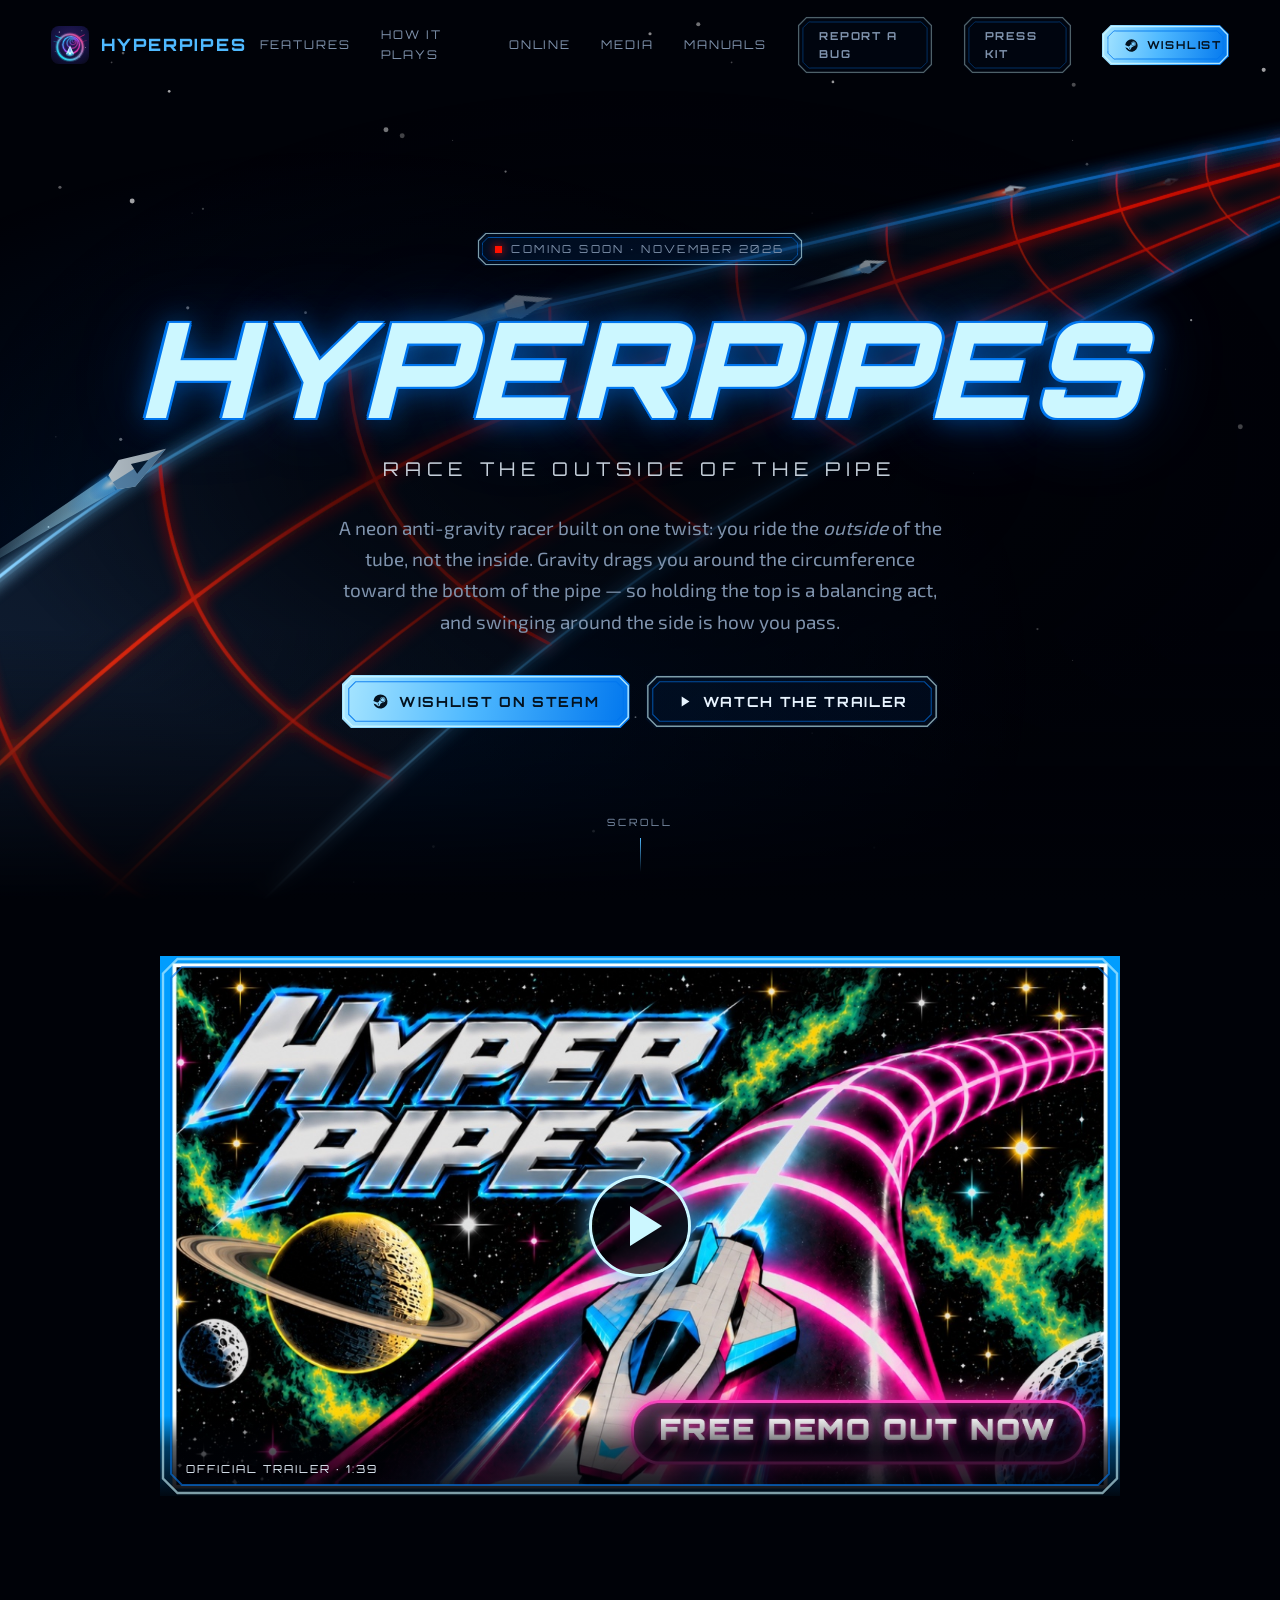
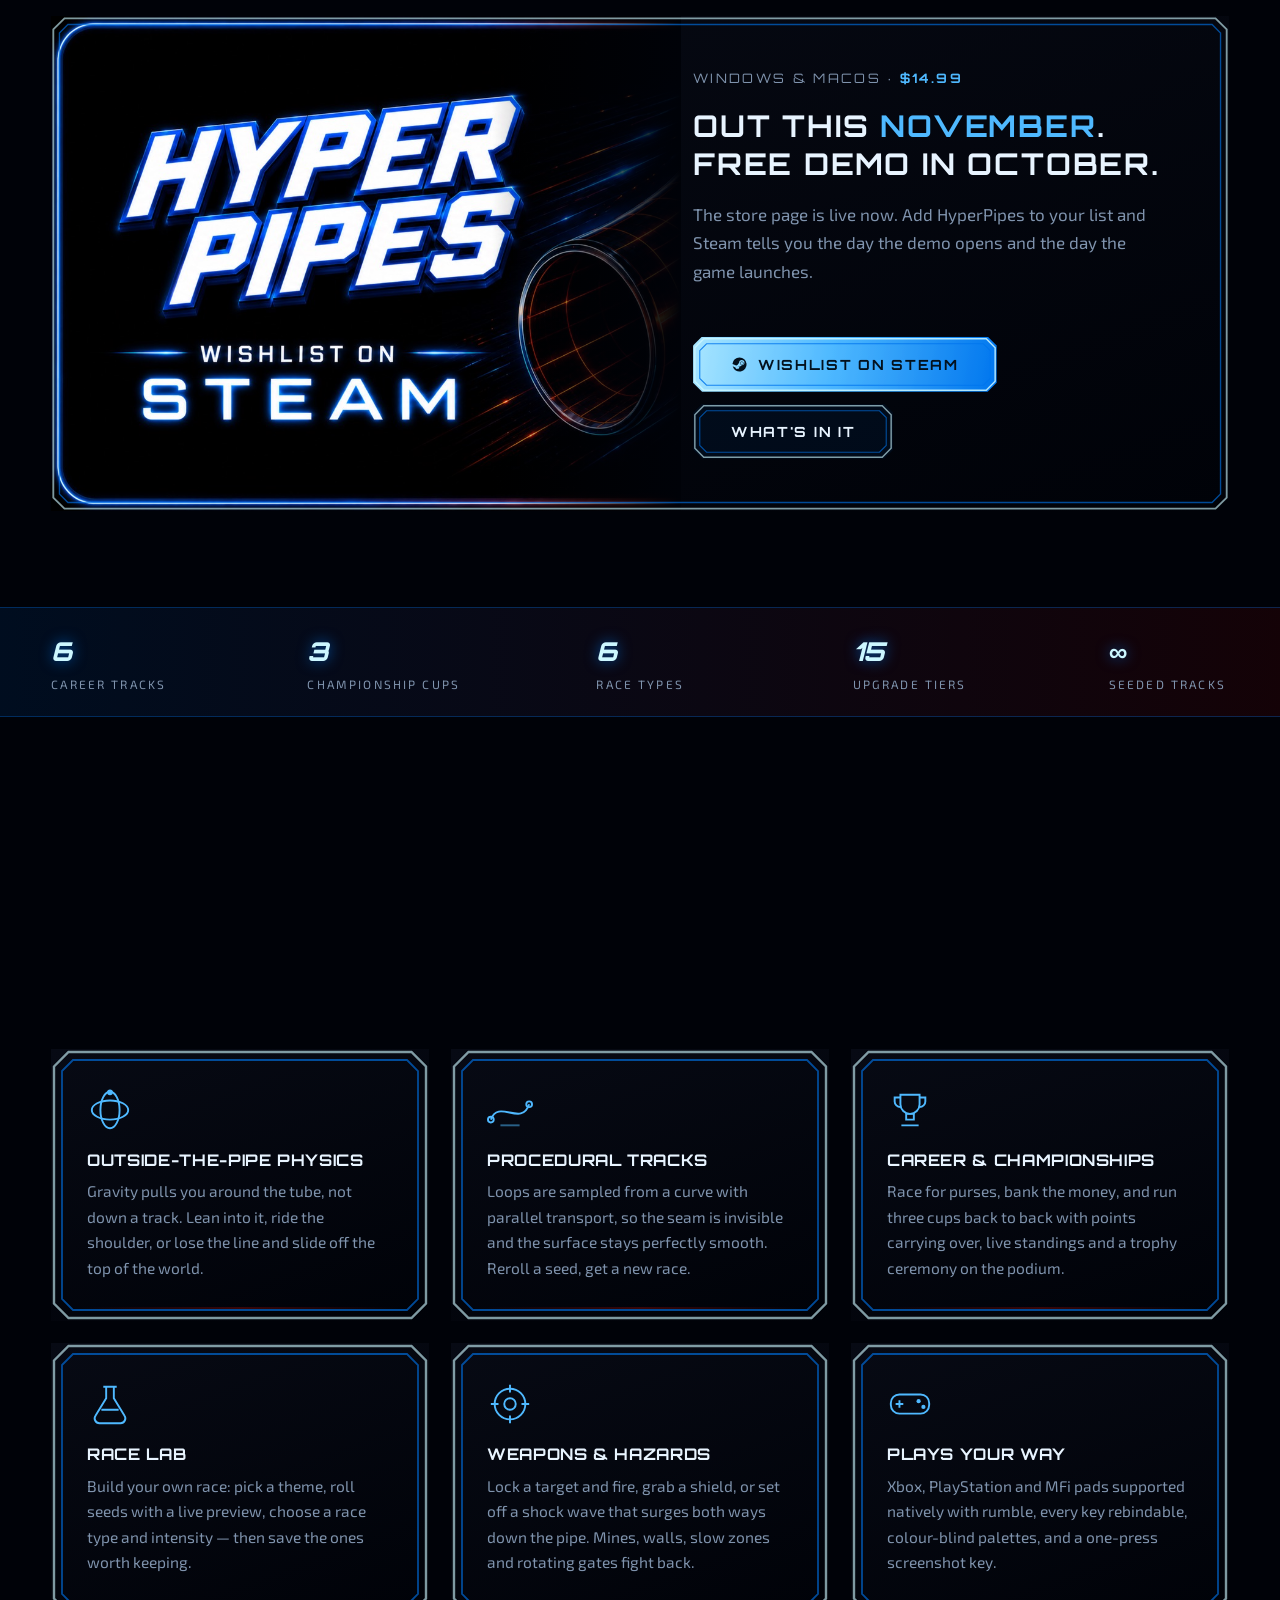
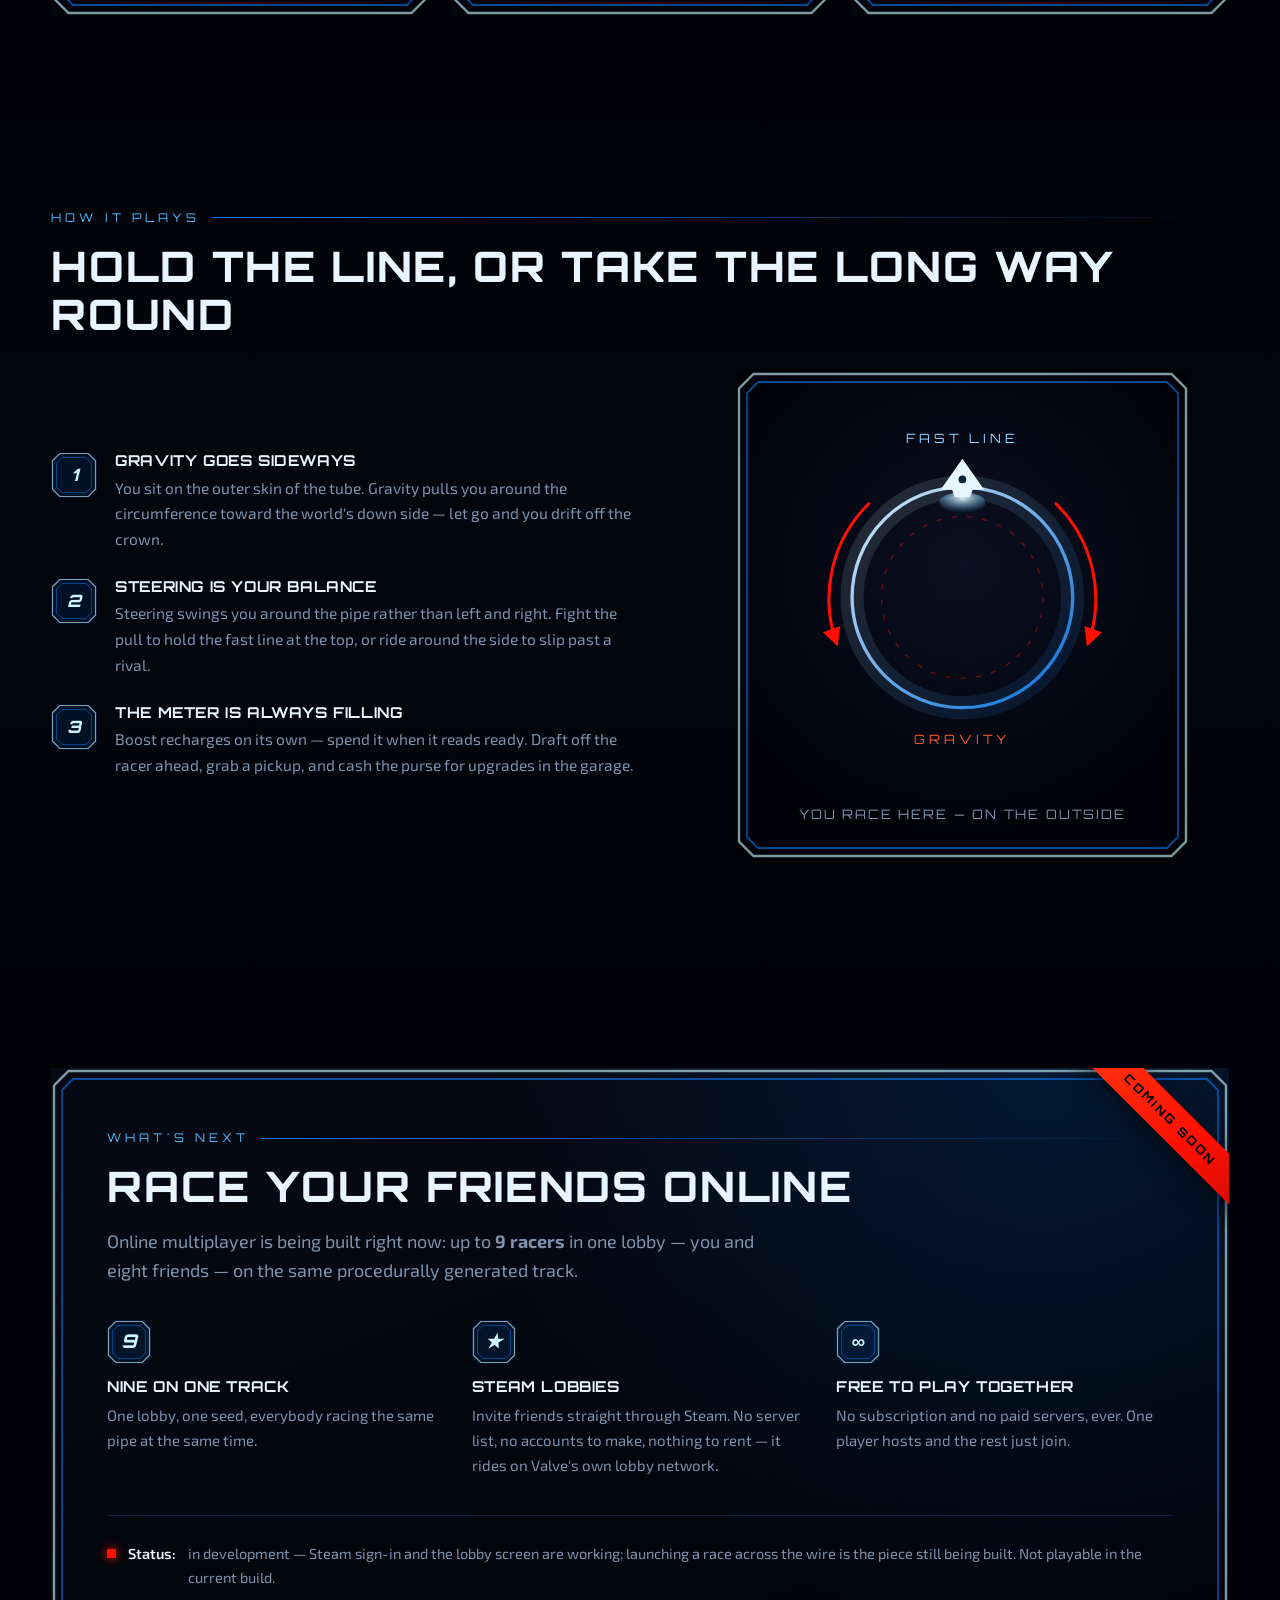
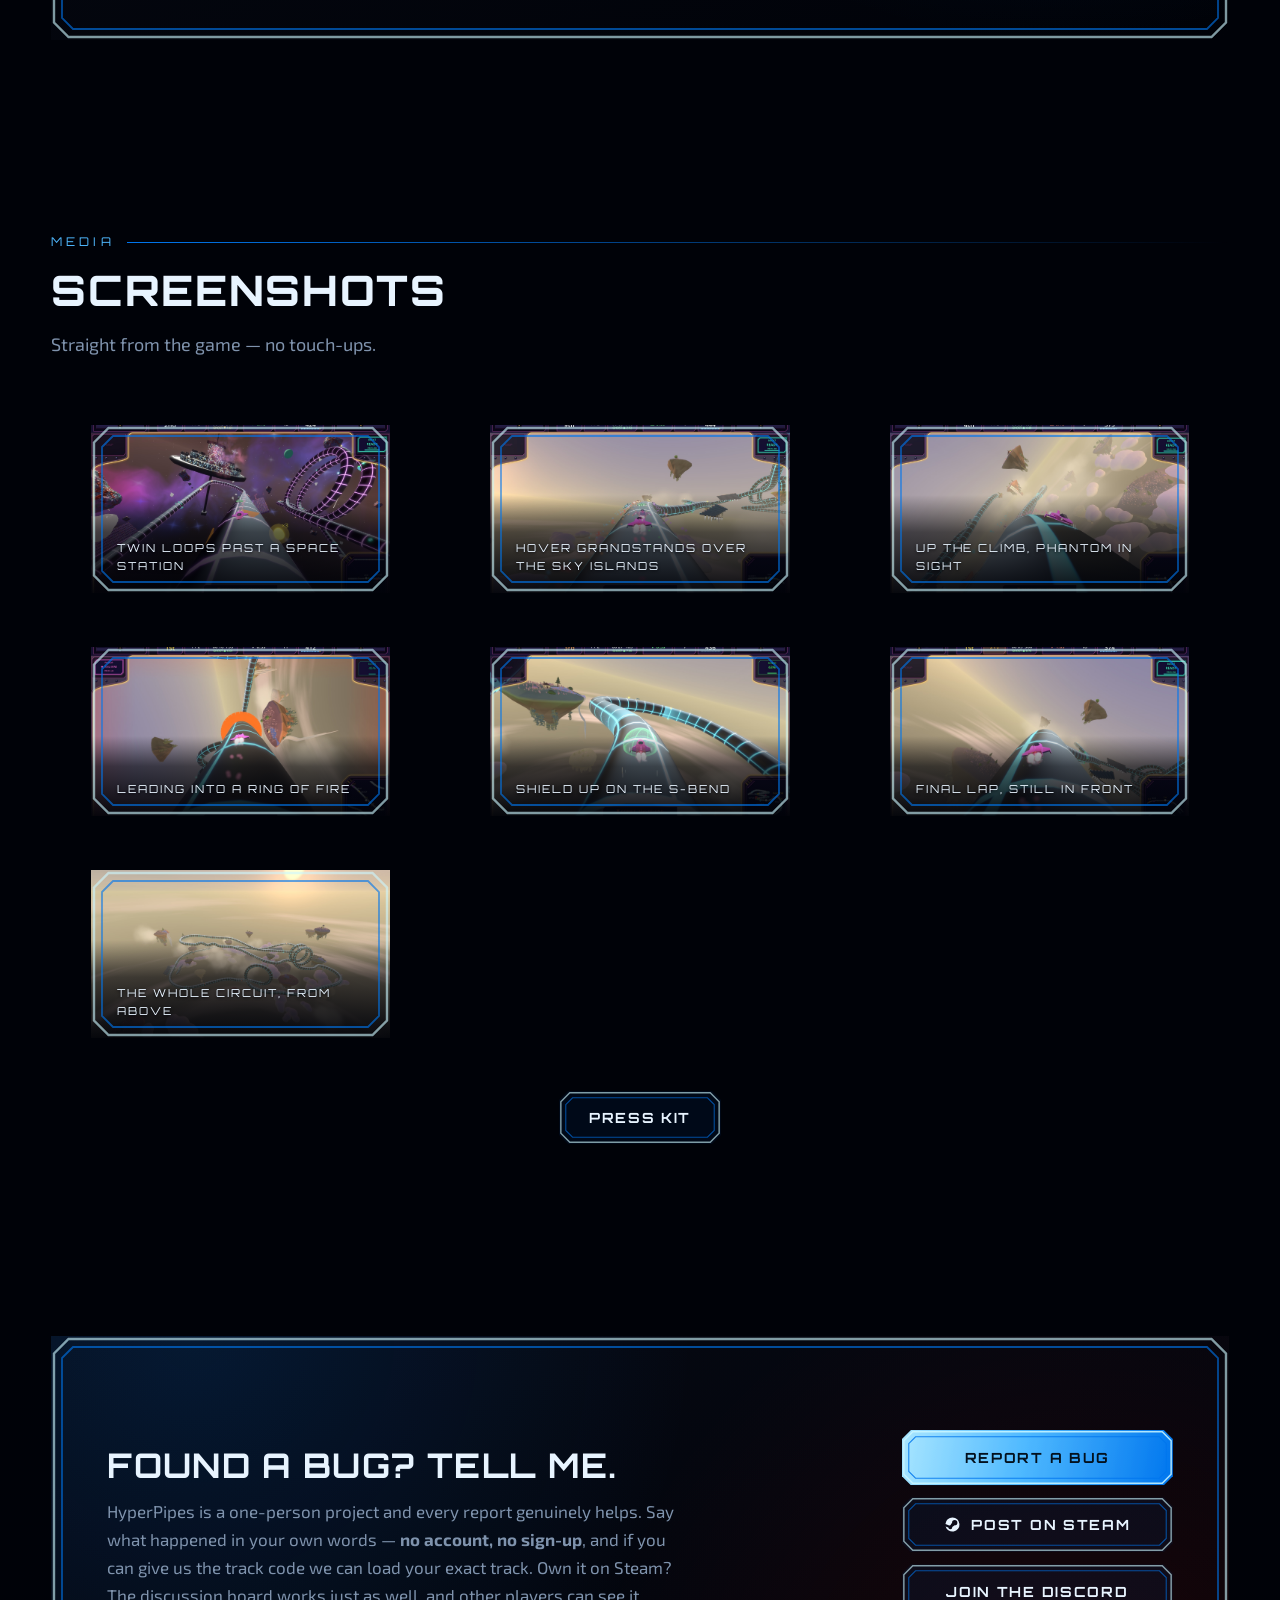
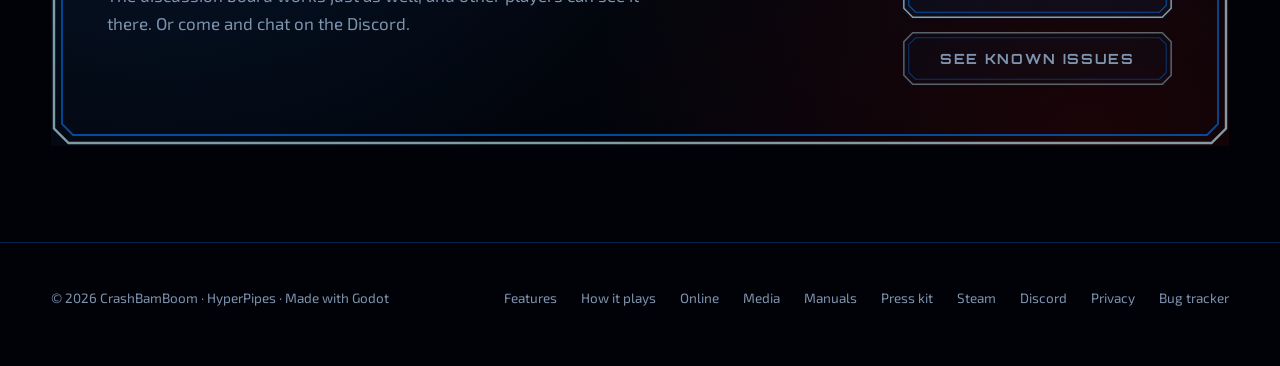
==== index.html @ d9b979b1 "Trailer moved up: its own band right under the hero; hero button now says Watch the trailer Co-Autho" ====
<!DOCTYPE html>
<html lang="en">
<head>
<meta charset="utf-8">
<meta name="viewport" content="width=device-width, initial-scale=1">
<title>HyperPipes — race the outside of the pipe</title>
<meta name="description" content="HyperPipes is a neon anti-gravity racer where you race around the OUTSIDE of a procedurally generated pipe. Gravity pulls you around the tube — staying on top is the whole game.">
<meta name="theme-color" content="#000208">

<!-- link preview cards (Discord, X, Facebook, iMessage) -->
<meta property="og:type" content="website">
<meta property="og:title" content="HyperPipes">
<meta property="og:description" content="A neon anti-gravity racer where you ride the OUTSIDE of the pipe. Gravity pulls you around the tube — staying on top is the whole game.">
<meta property="og:image" content="assets/img/social-card.png">
<meta property="og:url" content="https://hyperpipesgame.com/">
<meta name="twitter:card" content="summary_large_image">

<link rel="icon" href="assets/img/icon.svg" type="image/svg+xml">
<link rel="apple-touch-icon" href="assets/img/icon.svg">
<link rel="stylesheet" href="assets/css/style.css">
</head>
<body>

<!-- ======================================================== top bar ===== -->
<header class="topbar" id="topbar">
  <div class="shell">
    <a class="brand" href="#top">
      <img src="assets/img/icon.svg" alt="">
      <b>HyperPipes</b>
    </a>
    <nav class="nav">
      <a href="#features">Features</a>
      <a href="#play">How it plays</a>
      <a href="#online">Online</a>
      <a href="#media">Media</a>
      <a href="manual/">Manuals</a>
      <!-- MERGE 2026-08-19: David's nav won. His Wishlist button IS the Steam
           link, so the plain "Steam" text link that used to sit here would have
           been a second, weaker route to the same page. .nav-bug is his class —
           the mobile rule in style.css hides the bug button and keeps this one. -->
      <a class="btn btn-quiet nav-bug" href="./report/">Report a bug</a>
      <!-- Press kit, added 2026-09-05 for Next Fest. It is a nav link and NOT a
           third hero button on purpose: the hero's job is the wishlist, and
           wishlists are what Next Fest counts. Press look in the top bar. -->
      <a class="btn btn-quiet nav-press" href="https://drive.google.com/drive/folders/1Ry3wHKZiWd1DDAEuSRdzZDDoydDtB3-v?usp=sharing" target="_blank" rel="noopener">Press kit</a>
      <a class="btn btn-primary nav-wishlist" href="https://store.steampowered.com/app/5009100/HYPERPIPES/" target="_blank" rel="noopener">
        <svg viewBox="0 0 24 24" fill="currentColor" aria-hidden="true">
          <path d="M12 2a10 10 0 0 0-9.96 9.2l5.34 2.21a2.82 2.82 0 0 1 1.6-.49l2.37-3.44v-.05a3.76 3.76 0 1 1 3.76 3.76h-.09l-3.38 2.41c0 .07.01.14.01.2a2.83 2.83 0 0 1-5.61.55l-3.8-1.58A10 10 0 1 0 12 2Z"/>
          <path d="m6.23 17.62-1.22-.5a2.13 2.13 0 1 0 2.7-3.01l1.26.52a1.57 1.57 0 1 1-1.2 2.9Z"/>
          <path d="M15.06 6.3a3.14 3.14 0 1 0 0 6.27 3.14 3.14 0 0 0 0-6.27Zm0 5.64a2.51 2.51 0 1 1 0-5.02 2.51 2.51 0 0 1 0 5.02Z"/>
        </svg>
        <span>Wishlist</span>
      </a>
    </nav>
  </div>
</header>

<!-- ============================================================ hero ===== -->
<section class="hero" id="top">
  <!-- The capsule composition, rebuilt as vector: a pipe sweeping away into
       the distance, its rings burning red, with craft racing the crown.

       The tube is two hand-authored edge curves filled between; the rings and
       the two long red lines were computed against those same curves, so they
       land exactly on the surface and taper with it. The craft fly on SMIL
       motion paths — SMIL keeps them in the SVG's own coordinate space, so
       they stay glued to the pipe no matter how the art is cropped. -->
  <div class="hero-art" aria-hidden="true">
    <svg id="heroArt" viewBox="0 0 1200 800" preserveAspectRatio="xMidYMid slice">
      <defs>
        <linearGradient id="tubeFill" x1="0" y1="1" x2="1" y2="0">
          <stop offset="0%"   stop-color="#16273f"/>
          <stop offset="45%"  stop-color="#0a1526"/>
          <stop offset="100%" stop-color="#03080f"/>
        </linearGradient>

        <!-- the neon bloom. Only ever applied to the static art, never to the
             craft — a filter on a moving element re-rasterises every frame. -->
        <filter id="bloom" x="-15%" y="-15%" width="130%" height="130%">
          <feGaussianBlur stdDeviation="7" result="b"/>
          <feMerge>
            <feMergeNode in="b"/>
            <feMergeNode in="b"/>
            <feMergeNode in="SourceGraphic"/>
          </feMerge>
        </filter>
        <linearGradient id="rimLight" x1="0" y1="1" x2="1" y2="0">
          <stop offset="0%"   stop-color="#e4f7ff"/>
          <stop offset="38%"  stop-color="#4fb9ff"/>
          <stop offset="100%" stop-color="#0076ee" stop-opacity=".45"/>
        </linearGradient>
        <linearGradient id="ringRed" x1="0" y1="1" x2="1" y2="0">
          <stop offset="0%"   stop-color="#ff4a20"/>
          <stop offset="55%"  stop-color="#ff1000"/>
          <stop offset="100%" stop-color="#b80a00"/>
        </linearGradient>
        <radialGradient id="haze" cx="50%" cy="50%" r="50%">
          <stop offset="0%"   stop-color="#0076ee" stop-opacity=".20"/>
          <stop offset="60%"  stop-color="#0076ee" stop-opacity=".07"/>
          <stop offset="100%" stop-color="#0076ee" stop-opacity="0"/>
        </radialGradient>

        <linearGradient id="trailA" x1="1" y1="0" x2="0" y2="0">
          <stop offset="0%"   stop-color="#a9e6ff" stop-opacity=".85"/>
          <stop offset="100%" stop-color="#a9e6ff" stop-opacity="0"/>
        </linearGradient>
        <linearGradient id="trailB" x1="1" y1="0" x2="0" y2="0">
          <stop offset="0%"   stop-color="#ff5a2c" stop-opacity=".85"/>
          <stop offset="100%" stop-color="#ff5a2c" stop-opacity="0"/>
        </linearGradient>
        <radialGradient id="thrustA" cx="50%" cy="50%" r="50%">
          <stop offset="0%"   stop-color="#f2fdff"/>
          <stop offset="45%"  stop-color="#4fb9ff" stop-opacity=".8"/>
          <stop offset="100%" stop-color="#0076ee" stop-opacity="0"/>
        </radialGradient>
        <radialGradient id="thrustB" cx="50%" cy="50%" r="50%">
          <stop offset="0%"   stop-color="#ffe4d6"/>
          <stop offset="45%"  stop-color="#ff4a20" stop-opacity=".85"/>
          <stop offset="100%" stop-color="#ff1000" stop-opacity="0"/>
        </radialGradient>

        <!-- Craft point along +x; rotate="auto" on the motion path swings them
             onto the pipe's line, which is what reads as banking. -->
        <g id="craftA" transform="scale(1.45)">
          <path d="M-13 -4L-96 -1.2L-96 1.2L-13 4Z" fill="url(#trailA)"/>
          <ellipse cx="-16" cy="0" rx="22" ry="7" fill="url(#thrustA)" opacity=".5"/>
          <ellipse class="flare" cx="-13" cy="0" rx="12" ry="5.4" fill="url(#thrustA)"/>
          <path d="M18 0L-4 -7.5L-12 -4L-12 4L-4 7.5Z" fill="#e8f7ff"/>
          <path d="M18 0L-4 7.5L-12 4L-12 0Z" fill="#6ea8d6"/>
          <path d="M8 0L0 -2.8L0 2.8Z" fill="#08243f"/>
        </g>
        <g id="craftB" transform="scale(1.45)">
          <path d="M-13 -4L-96 -1.2L-96 1.2L-13 4Z" fill="url(#trailB)"/>
          <ellipse cx="-16" cy="0" rx="22" ry="7" fill="url(#thrustB)" opacity=".5"/>
          <ellipse class="flare" cx="-13" cy="0" rx="12" ry="5.4" fill="url(#thrustB)"/>
          <path d="M18 0L-4 -7.5L-12 -4L-12 4L-4 7.5Z" fill="#dfe9f2"/>
          <path d="M18 0L-4 7.5L-12 4L-12 0Z" fill="#8a5a52"/>
          <path d="M8 0L0 -2.8L0 2.8Z" fill="#3a0c04"/>
        </g>
      </defs>

      <!-- deep space -->
      <g fill="#ffffff">
        <circle cx="388.6" cy="120.7" r="2.2" opacity="0.28"/><circle cx="985.5" cy="75.3" r="1.8" opacity="0.29"/><circle cx="608.9" cy="30" r="1.4" opacity="0.52"/><circle cx="288.8" cy="440.8" r="0.8" opacity="0.79"/>
        <circle cx="148.6" cy="178.6" r="2.2" opacity="0.63"/><circle cx="74.2" cy="468.4" r="0.8" opacity="0.88"/><circle cx="55.9" cy="686.8" r="1.2" opacity="0.52"/><circle cx="648.8" cy="456.7" r="1.8" opacity="0.78"/>
        <circle cx="216.9" cy="465.3" r="2.2" opacity="0.37"/><circle cx="116.9" cy="569.7" r="1.8" opacity="0.29"/><circle cx="247.2" cy="544.3" r="1.4" opacity="0.76"/><circle cx="558.7" cy="738.8" r="1.2" opacity="0.44"/>
        <circle cx="953.3" cy="559.2" r="1.0" opacity="0.3"/><circle cx="360.3" cy="396.1" r="1.2" opacity="0.72"/><circle cx="345.5" cy="784.1" r="0.8" opacity="0.58"/><circle cx="198" cy="273.6" r="1.4" opacity="0.52"/>
        <circle cx="1154.4" cy="62.1" r="1.8" opacity="0.62"/><circle cx="1050.6" cy="251" r="2.2" opacity="0.48"/><circle cx="596" cy="637.5" r="0.8" opacity="0.8"/><circle cx="1133.6" cy="379.3" r="2.2" opacity="0.29"/>
        <circle cx="877.4" cy="247.7" r="1.8" opacity="0.9"/><circle cx="986.3" cy="227.7" r="1.4" opacity="0.83"/><circle cx="416.4" cy="752.5" r="1.2" opacity="0.36"/><circle cx="140.5" cy="47.2" r="1.2" opacity="0.33"/>
        <circle cx="297.1" cy="312.8" r="1.4" opacity="0.3"/><circle cx="539" cy="439.6" r="1.0" opacity="0.78"/><circle cx="1036.8" cy="222.7" r="1.4" opacity="0.89"/><circle cx="819.3" cy="304.4" r="1.0" opacity="0.35"/>
        <circle cx="211.5" cy="185.6" r="1.0" opacity="0.26"/><circle cx="997.3" cy="145.9" r="1.2" opacity="0.25"/><circle cx="502.7" cy="295.4" r="1.8" opacity="0.46"/><circle cx="150.6" cy="687.4" r="1.8" opacity="0.68"/>
        <circle cx="887.7" cy="365.3" r="2.2" opacity="0.77"/><circle cx="470.9" cy="319.2" r="0.8" opacity="0.56"/><circle cx="480.5" cy="152.5" r="1.0" opacity="0.54"/><circle cx="131.9" cy="480.6" r="0.8" opacity="0.25"/>
        <circle cx="181.5" cy="81.2" r="1.2" opacity="0.65"/><circle cx="84.4" cy="166.4" r="1.4" opacity="0.35"/><circle cx="302.7" cy="277.9" r="1.2" opacity="0.56"/><circle cx="138.4" cy="390.5" r="1.4" opacity="0.56"/>
        <circle cx="374.2" cy="115.3" r="2.2" opacity="0.47"/><circle cx="317.7" cy="663.1" r="1.0" opacity="0.59"/><circle cx="246.3" cy="761.6" r="1.2" opacity="0.35"/><circle cx="651.8" cy="21.6" r="1.8" opacity="0.44"/>
        <circle cx="771.5" cy="72.8" r="1.2" opacity="0.59"/><circle cx="1089.9" cy="284.6" r="1.0" opacity="0.6"/>
      </g>

      <ellipse cx="330" cy="600" rx="620" ry="470" fill="url(#haze)"/>

      <!-- the tube -->
      <path d="M -180 700 C 60 470 240 330 560 262 C 860 190 1060 140 1320 96 L 1320 132 C 1110 215 930 315 690 455 C 450 600 280 790 60 1000 Z" fill="url(#tubeFill)"/>

      <g filter="url(#bloom)">
      <!-- rings, computed on the surface: they start on one silhouette edge,
           bow back toward the viewer, and land on the other -->
      <g fill="none" stroke="url(#ringRed)" stroke-linecap="round">
        <path d="M -180 700 Q -143.2 929.7 60 1000" stroke-width="4.2" opacity="0.92"/>
        <path d="M 5.1 533.2 Q 30.1 755.7 229.5 834.9" stroke-width="3.72" opacity="0.87"/>
        <path d="M 173.2 412 Q 187 606.7 379 692.6" stroke-width="3.29" opacity="0.83"/>
        <path d="M 341.7 327.3 Q 346.5 483.9 520.1 572.7" stroke-width="2.91" opacity="0.78"/>
        <path d="M 519.8 271.1 Q 517.8 389.7 659.6 473.8" stroke-width="2.57" opacity="0.73"/>
        <path d="M 685.9 231.7 Q 681.8 327.6 791.9 396" stroke-width="2.26" opacity="0.69"/>
        <path d="M 819.4 199.9 Q 814.9 277.6 902.3 333.6" stroke-width="2.0" opacity="0.64"/>
        <path d="M 930.3 174.1 Q 925.7 237 995.4 283.1" stroke-width="1.78" opacity="0.6"/>
        <path d="M 1024 153.3 Q 1019.2 204.3 1074.5 242.3" stroke-width="1.59" opacity="0.56"/>
        <path d="M 1103.6 136.5 Q 1098.3 178 1141.5 209.6" stroke-width="1.44" opacity="0.52"/>
        <path d="M 1170.6 123.1 Q 1164.5 157.2 1197.4 183.8" stroke-width="1.32" opacity="0.47"/>
        <path d="M 1225.3 112.8 Q 1218.1 141.3 1242.7 163.9" stroke-width="1.23" opacity="0.43"/>
        <path d="M 1267.7 105.1 Q 1259.2 129.5 1277.5 149.2" stroke-width="1.16" opacity="0.4"/>
        <path d="M 1297.5 99.9 Q 1287.9 121.6 1301.8 139.3" stroke-width="1.12" opacity="0.36"/>
        <path d="M 1314.7 96.9 Q 1304.3 117.1 1315.7 133.7" stroke-width="1.1" opacity="0.33"/>
      </g>

      <!-- the two long red lines running the length of the pipe -->
      <g fill="none" stroke="url(#ringRed)" stroke-linecap="round">
        <path d="M -134.9 836.9 C -116.3 819 -59.7 763.6 -23.2 729.2 C 13.2 694.8 48 662 83.8 630.6 C 119.6 599.2 154.5 569.2 191.5 541 C 228.5 512.7 265.6 485.8 305.6 461 C 345.6 436.1 386.7 412.7 431.5 391.6 C 476.3 370.6 527.5 352 574.5 334.8 C 621.4 317.5 668.7 303 713.1 288.2 C 757.4 273.3 799.2 259.3 840.4 245.8 C 881.6 232.3 920.9 219.5 960.4 207.2 C 999.8 194.9 1038.1 183.2 1077 171.8 C 1116 160.5 1154.4 149.7 1194.2 139.3 C 1233.9 128.8 1295.1 114.1 1315.3 109" stroke-width="3.4" opacity="0.95"/>
        <path d="M -32.7 951.1 C -14.7 933.5 40.1 879.7 75.3 845.4 C 110.5 811 144.1 777.4 178.4 744.9 C 212.7 712.3 246.2 680.5 281.1 650 C 316 619.5 350.8 589.8 387.8 561.7 C 424.9 533.6 462.6 506.4 503.2 481.3 C 543.8 456.1 588.9 432.4 631.5 410.8 C 674 389.1 717.6 370.3 758.4 351.4 C 799.1 332.5 837.8 314.6 876 297.3 C 914.2 280.1 950.8 263.8 987.5 248.1 C 1024.2 232.3 1059.8 217.4 1096 203 C 1132.2 188.6 1167.9 174.9 1204.6 161.6 C 1241.3 148.3 1297.5 129.7 1316.1 123.3" stroke-width="2.4" opacity="0.7"/>
      </g>

      <!-- the blue rim light on both silhouette edges -->
      <g fill="none" stroke="url(#rimLight)" stroke-linecap="round">
        <path d="M -180 700 C 60 470 240 330 560 262 C 860 190 1060 140 1320 96" stroke-width="9" opacity=".16"/>
        <path d="M -180 700 C 60 470 240 330 560 262 C 860 190 1060 140 1320 96" stroke-width="2.8"/>
        <path d="M 60 1000 C 280 790 450 600 690 455 C 930 315 1110 215 1320 132" stroke-width="7" opacity=".12"/>
        <path d="M 60 1000 C 280 790 450 600 690 455 C 930 315 1110 215 1320 132" stroke-width="1.9" opacity=".75"/>
      </g>
      </g>

      <!-- The craft. Both the progress along the lane and the size are 18-stop
           curves generated from the tube's own geometry: at each stop the scale
           is the tube's width THERE over its width at the near end, so a craft
           shrinks at exactly the rate the pipe it is sitting on does. Four
           hand-picked stops could not hold that, and the mismatch was what read
           as the motion stuttering. -->
      <g>
        <animateMotion dur="9s" begin="-0.5s" repeatCount="indefinite" rotate="auto" calcMode="linear"
          keyTimes="0;0.0588;0.1176;0.1765;0.2353;0.2941;0.3529;0.4118;0.4706;0.5294;0.5882;0.6471;0.7059;0.7647;0.8235;0.8824;0.9412;1"
          keyPoints="0;0.0676;0.1337;0.1983;0.2613;0.3226;0.3822;0.4399;0.4956;0.5491;0.6004;0.6492;0.6952;0.7381;0.7773;0.8122;0.8412;0.86"
          path="M -186.9 692.8 C -163.7 671.6 -93.3 604.6 -47.7 565.7 C -2 526.7 41.3 491.3 87 459.1 C 132.8 426.9 177.8 398.2 226.7 372.5 C 275.7 346.8 325.5 324.4 380.8 305 C 436.1 285.6 500.7 270.8 558.5 255.9 C 616.4 241.1 674.2 228.5 728 216 C 781.8 203.4 831.5 191.7 881.2 180.5 C 930.8 169.3 977.7 158.9 1025.7 148.8 C 1073.7 138.7 1120.3 129.3 1169.3 120.1 C 1218.3 110.8 1294.5 98 1319.6 93.5"/>
        <g opacity="0">
          <animate attributeName="opacity" dur="9s" begin="-0.5s" repeatCount="indefinite"
                   values="0;1;1;0" keyTimes="0;0.04;0.72;1"/>
          <g>
            <animateTransform attributeName="transform" type="scale" dur="9s" begin="-0.5s"
                              repeatCount="indefinite" calcMode="linear"
                              keyTimes="0;0.0588;0.1176;0.1765;0.2353;0.2941;0.3529;0.4118;0.4706;0.5294;0.5882;0.6471;0.7059;0.7647;0.8235;0.8824;0.9412;1"
                              values="1.5;1.497;1.477;1.437;1.377;1.297;1.201;1.094;0.981;0.872;0.777;0.688;0.607;0.532;0.466;0.409;0.362;0.332"/>
            <use href="#craftA"/>
          </g>
        </g>
      </g>
      <g>
        <animateMotion dur="11.5s" begin="-5.5s" repeatCount="indefinite" rotate="auto" calcMode="linear"
          keyTimes="0;0.0588;0.1176;0.1765;0.2353;0.2941;0.3529;0.4118;0.4706;0.5294;0.5882;0.6471;0.7059;0.7647;0.8235;0.8824;0.9412;1"
          keyPoints="0;0.0676;0.1337;0.1983;0.2613;0.3226;0.3822;0.4399;0.4956;0.5491;0.6004;0.6492;0.6952;0.7381;0.7773;0.8122;0.8412;0.86"
          path="M -186.9 692.8 C -163.7 671.6 -93.3 604.6 -47.7 565.7 C -2 526.7 41.3 491.3 87 459.1 C 132.8 426.9 177.8 398.2 226.7 372.5 C 275.7 346.8 325.5 324.4 380.8 305 C 436.1 285.6 500.7 270.8 558.5 255.9 C 616.4 241.1 674.2 228.5 728 216 C 781.8 203.4 831.5 191.7 881.2 180.5 C 930.8 169.3 977.7 158.9 1025.7 148.8 C 1073.7 138.7 1120.3 129.3 1169.3 120.1 C 1218.3 110.8 1294.5 98 1319.6 93.5"/>
        <g opacity="0">
          <animate attributeName="opacity" dur="11.5s" begin="-5.5s" repeatCount="indefinite"
                   values="0;1;1;0" keyTimes="0;0.04;0.72;1"/>
          <g>
            <animateTransform attributeName="transform" type="scale" dur="11.5s" begin="-5.5s"
                              repeatCount="indefinite" calcMode="linear"
                              keyTimes="0;0.0588;0.1176;0.1765;0.2353;0.2941;0.3529;0.4118;0.4706;0.5294;0.5882;0.6471;0.7059;0.7647;0.8235;0.8824;0.9412;1"
                              values="1.35;1.347;1.329;1.293;1.239;1.167;1.081;0.985;0.883;0.785;0.7;0.62;0.546;0.479;0.42;0.368;0.326;0.299"/>
            <use href="#craftB"/>
          </g>
        </g>
      </g>
      <g>
        <animateMotion dur="10.2s" begin="-3.2s" repeatCount="indefinite" rotate="auto" calcMode="linear"
          keyTimes="0;0.0588;0.1176;0.1765;0.2353;0.2941;0.3529;0.4118;0.4706;0.5294;0.5882;0.6471;0.7059;0.7647;0.8235;0.8824;0.9412;1"
          keyPoints="0;0.0676;0.1337;0.1983;0.2613;0.3226;0.3822;0.4399;0.4956;0.5491;0.6004;0.6492;0.6952;0.7381;0.7773;0.8122;0.8412;0.86"
          path="M -130.7 762.4 C -107.9 741.3 -39 675.2 5.6 636 C 50.3 596.8 92.6 560.6 137 527.1 C 181.4 493.6 224.9 463.1 272 435.2 C 319.1 407.4 366.8 382.4 419.5 360.1 C 472.1 337.8 532.7 319.3 587.9 301.4 C 643 283.5 698.6 268 750.3 252.6 C 801.9 237.2 849.9 222.9 897.7 209.1 C 945.5 195.4 990.8 182.6 1037.2 170.2 C 1083.5 157.9 1128.4 146.3 1175.5 135 C 1222.6 123.8 1295.7 108.1 1319.8 102.7"/>
        <g opacity="0">
          <animate attributeName="opacity" dur="10.2s" begin="-3.2s" repeatCount="indefinite"
                   values="0;1;1;0" keyTimes="0;0.04;0.72;1"/>
          <g>
            <animateTransform attributeName="transform" type="scale" dur="10.2s" begin="-3.2s"
                              repeatCount="indefinite" calcMode="linear"
                              keyTimes="0;0.0588;0.1176;0.1765;0.2353;0.2941;0.3529;0.4118;0.4706;0.5294;0.5882;0.6471;0.7059;0.7647;0.8235;0.8824;0.9412;1"
                              values="1.3;1.297;1.28;1.247;1.196;1.128;1.046;0.955;0.856;0.76;0.677;0.6;0.528;0.464;0.406;0.356;0.316;0.29"/>
            <use href="#craftA"/>
          </g>
        </g>
      </g>
      <g>
        <animateMotion dur="13s" begin="-8.6s" repeatCount="indefinite" rotate="auto" calcMode="linear"
          keyTimes="0;0.0588;0.1176;0.1765;0.2353;0.2941;0.3529;0.4118;0.4706;0.5294;0.5882;0.6471;0.7059;0.7647;0.8235;0.8824;0.9412;1"
          keyPoints="0;0.0676;0.1337;0.1983;0.2613;0.3226;0.3822;0.4399;0.4956;0.5491;0.6004;0.6492;0.6952;0.7381;0.7773;0.8122;0.8412;0.86"
          path="M -130.7 762.4 C -107.9 741.3 -39 675.2 5.6 636 C 50.3 596.8 92.6 560.6 137 527.1 C 181.4 493.6 224.9 463.1 272 435.2 C 319.1 407.4 366.8 382.4 419.5 360.1 C 472.1 337.8 532.7 319.3 587.9 301.4 C 643 283.5 698.6 268 750.3 252.6 C 801.9 237.2 849.9 222.9 897.7 209.1 C 945.5 195.4 990.8 182.6 1037.2 170.2 C 1083.5 157.9 1128.4 146.3 1175.5 135 C 1222.6 123.8 1295.7 108.1 1319.8 102.7"/>
        <g opacity="0">
          <animate attributeName="opacity" dur="13s" begin="-8.6s" repeatCount="indefinite"
                   values="0;1;1;0" keyTimes="0;0.04;0.72;1"/>
          <g>
            <animateTransform attributeName="transform" type="scale" dur="13s" begin="-8.6s"
                              repeatCount="indefinite" calcMode="linear"
                              keyTimes="0;0.0588;0.1176;0.1765;0.2353;0.2941;0.3529;0.4118;0.4706;0.5294;0.5882;0.6471;0.7059;0.7647;0.8235;0.8824;0.9412;1"
                              values="1.2;1.197;1.182;1.151;1.104;1.042;0.966;0.881;0.79;0.701;0.625;0.554;0.488;0.428;0.375;0.329;0.291;0.267"/>
            <use href="#craftB"/>
          </g>
        </g>
      </g>
      <g>
        <animateMotion dur="8s" begin="-6.2s" repeatCount="indefinite" rotate="auto" calcMode="linear"
          keyTimes="0;0.0588;0.1176;0.1765;0.2353;0.2941;0.3529;0.4118;0.4706;0.5294;0.5882;0.6471;0.7059;0.7647;0.8235;0.8824;0.9412;1"
          keyPoints="0;0.0676;0.1337;0.1983;0.2613;0.3226;0.3822;0.4399;0.4956;0.5491;0.6004;0.6492;0.6952;0.7381;0.7773;0.8122;0.8412;0.86"
          path="M -186.9 692.8 C -163.7 671.6 -93.3 604.6 -47.7 565.7 C -2 526.7 41.3 491.3 87 459.1 C 132.8 426.9 177.8 398.2 226.7 372.5 C 275.7 346.8 325.5 324.4 380.8 305 C 436.1 285.6 500.7 270.8 558.5 255.9 C 616.4 241.1 674.2 228.5 728 216 C 781.8 203.4 831.5 191.7 881.2 180.5 C 930.8 169.3 977.7 158.9 1025.7 148.8 C 1073.7 138.7 1120.3 129.3 1169.3 120.1 C 1218.3 110.8 1294.5 98 1319.6 93.5"/>
        <g opacity="0">
          <animate attributeName="opacity" dur="8s" begin="-6.2s" repeatCount="indefinite"
                   values="0;1;1;0" keyTimes="0;0.04;0.72;1"/>
          <g>
            <animateTransform attributeName="transform" type="scale" dur="8s" begin="-6.2s"
                              repeatCount="indefinite" calcMode="linear"
                              keyTimes="0;0.0588;0.1176;0.1765;0.2353;0.2941;0.3529;0.4118;0.4706;0.5294;0.5882;0.6471;0.7059;0.7647;0.8235;0.8824;0.9412;1"
                              values="1.4;1.397;1.378;1.341;1.285;1.21;1.121;1.021;0.916;0.814;0.725;0.643;0.566;0.497;0.435;0.381;0.338;0.31"/>
            <use href="#craftA"/>
          </g>
        </g>
      </g>
    </svg>
  </div>

  <div class="hero-inner shell">
    <span class="badge"><span class="dot"></span> Coming soon &middot; November 2026</span>
    <h1>HyperPipes</h1>
    <p class="tagline">Race the outside of the pipe</p>
    <p class="pitch">
      A neon anti-gravity racer built on one twist: you ride the <em>outside</em> of the
      tube, not the inside. Gravity drags you around the circumference toward the
      bottom of the pipe — so holding the top is a balancing act, and swinging
      around the side is how you pass.
    </p>
    <div class="hero-cta">
      <!-- The primary CTA points at Steam, not at the gallery: wishlists are
           what the store page is for and they are what Next Fest counts.
           One "See the game" only — resolving this conflict the other way left
           two of them, because the second is shared context below the marker. -->
      <a class="btn btn-primary" href="https://store.steampowered.com/app/5009100/HYPERPIPES/" target="_blank" rel="noopener">
        <svg viewBox="0 0 24 24" fill="currentColor" aria-hidden="true">
          <path d="M12 2a10 10 0 0 0-9.96 9.2l5.34 2.21a2.82 2.82 0 0 1 1.6-.49l2.37-3.44v-.05a3.76 3.76 0 1 1 3.76 3.76h-.09l-3.38 2.41c0 .07.01.14.01.2a2.83 2.83 0 0 1-5.61.55l-3.8-1.58A10 10 0 1 0 12 2Z"/>
          <path d="m6.23 17.62-1.22-.5a2.13 2.13 0 1 0 2.7-3.01l1.26.52a1.57 1.57 0 1 1-1.2 2.9Z"/>
          <path d="M15.06 6.3a3.14 3.14 0 1 0 0 6.27 3.14 3.14 0 0 0 0-6.27Zm0 5.64a2.51 2.51 0 1 1 0-5.02 2.51 2.51 0 0 1 0 5.02Z"/>
        </svg>
        Wishlist on Steam
      </a>
      <a class="btn" href="#trailer">
        <svg viewBox="0 0 24 24" fill="currentColor" aria-hidden="true"><path d="M8 5v14l11-7z"/></svg>
        Watch the trailer
      </a>
    </div>
  </div>

  <div class="scroll-hint" aria-hidden="true">
    <span>Scroll</span>
    <span class="line"></span>
  </div>
</section>

<!-- ======================================================== trailer ===== -->
<!-- Moved up 2026-10-09 (David: "it's so far down. it needs to be closer to the
     top"). It sat in #media, under the features, the play diagram and online —
     most visitors never scrolled that far. Now it is the first thing under the
     hero. A click-to-play poster, not a bare iframe: the page loads nothing from
     YouTube until someone presses play (faster, and no YouTube cookies on a plain
     visit). youtube-nocookie on the click too. Not lazy-loaded any more: it is
     near the top, so the browser needs the poster at once. -->
<section id="trailer" class="trailer-section">
  <div class="shell">
    <figure class="shot trailer reveal">
      <button class="trailer-play" type="button" data-yt="Iig3eYApoR4" aria-label="Play the HyperPipes trailer">
        <img src="screenshots/trailer-poster.jpg" alt="HyperPipes trailer">
        <span class="trailer-icon" aria-hidden="true"></span>
      </button>
      <figcaption>Official trailer &middot; 1:39</figcaption>
    </figure>
  </div>
</section>

<!-- ========================================================== steam ====== -->
<!-- Added 2026-08-19. The store page went public on 18 Aug and the site had no
     link to it at all — this band is that link.

     ⚠️ THERE IS DELIBERATELY NO DEMO LINK HERE. The demo is a separate app
     (5114170) and its store page is NOT public yet: as of 2026-08-19
     store.steampowered.com/app/5114170/ answers 302 and bounces to the Steam
     front page. Add the link the day that page returns 200, and not before —
     a dead link to a demo is worse than no demo link. -->
<section id="steam">
  <div class="shell">
    <div class="steam-band reveal">
      <div class="art">
        <img src="assets/img/wishlist-steam.jpg" width="1440" height="810"
             alt="HyperPipes — wishlist on Steam" loading="lazy">
      </div>
      <div class="say">
        <p class="when">Windows &amp; macOS &middot; <b>$14.99</b></p>
        <!-- The art already shouts WISHLIST ON STEAM, so the copy says the two
             things the art cannot: the date, and that a demo lands first. The
             word "wishlist" appears once more, on the button, and nowhere else. -->
        <h2>Out this <em>November</em>.<br>Free demo in October.</h2>
        <p>
          The store page is live now. Add HyperPipes to your list and Steam tells
          you the day the demo opens and the day the game launches.
        </p>
        <div class="actions">
          <a class="btn btn-primary" href="https://store.steampowered.com/app/5009100/" target="_blank" rel="noopener">
            <svg viewBox="0 0 24 24" fill="currentColor" aria-hidden="true"><path d="M12 2a10 10 0 0 0-9.96 9.14l5.34 2.2a2.82 2.82 0 0 1 1.6-.5h.14l2.37-3.44v-.05a3.77 3.77 0 1 1 3.77 3.77h-.09l-3.38 2.42v.12a2.83 2.83 0 0 1-5.6.55l-3.82-1.58A10 10 0 1 0 12 2Zm-4.3 15.16 1.22.5a2.13 2.13 0 1 0 1.2-3.02l1.3.54a1.56 1.56 0 1 1-1.2 2.88l-2.52-.9Zm7.56-4.3a2.51 2.51 0 1 0 0-5.02 2.51 2.51 0 0 0 0 5.02Zm0-.63a1.88 1.88 0 1 1 0-3.77 1.88 1.88 0 0 1 0 3.77Z"/></svg>
            Wishlist on Steam
          </a>
          <a class="btn" href="#features">What's in it</a>
        </div>
      </div>
    </div>
  </div>
</section>

<!-- ========================================================== stats ====== -->
<section class="strip">
  <div class="shell">
    <div class="stat"><b>6</b><span>Career tracks</span></div>
    <div class="stat"><b>3</b><span>Championship cups</span></div>
    <div class="stat"><b>6</b><span>Race types</span></div>
    <div class="stat"><b>15</b><span>Upgrade tiers</span></div>
    <div class="stat"><b>&infin;</b><span>Seeded tracks</span></div>
  </div>
</section>

<!-- ======================================================== features ===== -->
<section id="features">
  <div class="shell">
    <p class="eyebrow reveal">The game</p>
    <h2 class="section-title reveal">Built around one idea</h2>
    <p class="lede reveal">
      Every track is a closed loop generated from a seed, and every craft, hazard and
      shot lives in track space — distance along the loop, angle around the tube.
      Nothing is hand-placed, so no two seeds race the same.
    </p>

    <div class="grid">
      <article class="card reveal">
        <svg class="ico" viewBox="0 0 48 48" fill="none" stroke="currentColor" stroke-width="2">
          <ellipse cx="24" cy="24" rx="19" ry="10"/>
          <ellipse cx="24" cy="24" rx="10" ry="19"/>
          <circle cx="24" cy="5.5" r="3" fill="currentColor" stroke="none"/>
        </svg>
        <h3>Outside-the-pipe physics</h3>
        <p>Gravity pulls you around the tube, not down a track. Lean into it, ride the
           shoulder, or lose the line and slide off the top of the world.</p>
      </article>

      <article class="card reveal">
        <svg class="ico" viewBox="0 0 48 48" fill="none" stroke="currentColor" stroke-width="2">
          <path d="M4 34c8-22 32 8 40-16"/>
          <circle cx="4" cy="34" r="3"/><circle cx="44" cy="18" r="3"/>
          <path d="M14 40h20" opacity=".5"/>
        </svg>
        <h3>Procedural tracks</h3>
        <p>Loops are sampled from a curve with parallel transport, so the seam is
           invisible and the surface stays perfectly smooth. Reroll a seed, get a new race.</p>
      </article>

      <article class="card reveal">
        <svg class="ico" viewBox="0 0 48 48" fill="none" stroke="currentColor" stroke-width="2">
          <path d="M14 8h20v10a10 10 0 0 1-20 0z"/>
          <path d="M14 11H8v4a6 6 0 0 0 6 6M34 11h6v4a6 6 0 0 1-6 6"/>
          <path d="M20 28h8v6h-8zM15 40h18"/>
        </svg>
        <h3>Career &amp; championships</h3>
        <p>Race for purses, bank the money, and run three cups back to back with points
           carrying over, live standings and a trophy ceremony on the podium.</p>
      </article>

      <article class="card reveal">
        <svg class="ico" viewBox="0 0 48 48" fill="none" stroke="currentColor" stroke-width="2">
          <path d="M20 6v12L9 36a5 5 0 0 0 4 8h22a5 5 0 0 0 4-8L28 18V6"/>
          <path d="M17 6h14M15 30h18"/>
        </svg>
        <h3>Race Lab</h3>
        <p>Build your own race: pick a theme, roll seeds with a live preview, choose a
           race type and intensity — then save the ones worth keeping.</p>
      </article>

      <article class="card reveal">
        <svg class="ico" viewBox="0 0 48 48" fill="none" stroke="currentColor" stroke-width="2">
          <circle cx="24" cy="24" r="16"/><circle cx="24" cy="24" r="6"/>
          <path d="M24 4v8M24 36v8M4 24h8M36 24h8"/>
        </svg>
        <h3>Weapons &amp; hazards</h3>
        <p>Lock a target and fire, grab a shield, or set off a shock wave that surges both
           ways down the pipe. Mines, walls, slow zones and rotating gates fight back.</p>
      </article>

      <article class="card reveal">
        <svg class="ico" viewBox="0 0 48 48" fill="none" stroke="currentColor" stroke-width="2">
          <rect x="4" y="14" width="40" height="20" rx="9"/>
          <path d="M13 20v8M9 24h8"/><circle cx="33" cy="21" r="2.2" fill="currentColor" stroke="none"/>
          <circle cx="38" cy="27" r="2.2" fill="currentColor" stroke="none"/>
        </svg>
        <h3>Plays your way</h3>
        <p>Xbox, PlayStation and MFi pads supported natively with rumble, every key
           rebindable, colour-blind palettes, and a one-press screenshot key.</p>
      </article>
    </div>
  </div>
</section>

<!-- ===================================================== how it plays ==== -->
<section class="play" id="play">
  <div class="shell">
    <p class="eyebrow reveal">How it plays</p>
    <h2 class="section-title reveal">Hold the line, or take the long way round</h2>

    <div class="play-wrap">
      <ol class="steps reveal">
        <li>
          <span class="num">1</span>
          <div>
            <h3>Gravity goes sideways</h3>
            <p>You sit on the outer skin of the tube. Gravity pulls you around the
               circumference toward the world's down side — let go and you drift off the crown.</p>
          </div>
        </li>
        <li>
          <span class="num">2</span>
          <div>
            <h3>Steering is your balance</h3>
            <p>Steering swings you around the pipe rather than left and right. Fight the pull
               to hold the fast line at the top, or ride around the side to slip past a rival.</p>
          </div>
        </li>
        <li>
          <span class="num">3</span>
          <div>
            <h3>The meter is always filling</h3>
            <p>Boost recharges on its own — spend it when it reads ready. Draft off the racer
               ahead, grab a pickup, and cash the purse for upgrades in the garage.</p>
          </div>
        </li>
      </ol>

      <figure class="diagram reveal">
        <svg viewBox="0 0 300 300" role="img" aria-label="Cross-section of the pipe: the craft rides the outer surface while gravity pulls it around the tube.">
          <defs>
            <linearGradient id="tube" x1="0" y1="0" x2="1" y2="1">
              <stop offset="0%" stop-color="#e4f7ff" stop-opacity=".95"/>
              <stop offset="100%" stop-color="#0076ee" stop-opacity=".9"/>
            </linearGradient>
            <radialGradient id="thrust" cx="50%" cy="30%" r="70%">
              <stop offset="0%" stop-color="#f2fdff" stop-opacity=".9"/>
              <stop offset="100%" stop-color="#4fb9ff" stop-opacity="0"/>
            </radialGradient>
            <marker id="ar" viewBox="0 0 12 12" refX="10" refY="6"
                    markerWidth="6" markerHeight="6" orient="auto">
              <path d="M0 0l12 6-12 6z" fill="#ff1000"/>
            </marker>
          </defs>

          <!-- the pipe, seen end-on -->
          <circle cx="150" cy="150" r="86" fill="none" stroke="url(#tube)" stroke-width="18" opacity=".14"/>
          <circle cx="150" cy="150" r="86" fill="none" stroke="url(#tube)" stroke-width="2.6"/>
          <circle cx="150" cy="150" r="63" fill="none" stroke="#ff1000" stroke-width="1" stroke-dasharray="4 8" opacity=".45"/>

          <!-- the craft, seen head-on, sitting on the outer surface -->
          <g class="orbit-ship">
            <ellipse cx="150" cy="76" rx="18" ry="8" fill="url(#thrust)"/>
            <path d="M150 42l17 24h-9l-2 6h-12l-2-6h-9z" fill="#e8f7ff"/>
            <circle cx="150" cy="58" r="3" fill="#08243f"/>
          </g>

          <!-- gravity: pulling AROUND the circumference, not straight down -->
          <g stroke="#ff1000" stroke-width="2.4" fill="none" stroke-linecap="round">
            <path d="M223 77A104 104 0 0 1 248 186" marker-end="url(#ar)"/>
            <path d="M77 77A104 104 0 0 0 52 186" marker-end="url(#ar)"/>
          </g>

          <text x="150" y="264" text-anchor="middle" fill="#ff5a2c"
                font-family="Orbitron, sans-serif" font-size="10" letter-spacing="3">GRAVITY</text>
          <text x="150" y="30" text-anchor="middle" fill="#8fd4ff"
                font-family="Orbitron, sans-serif" font-size="10" letter-spacing="3">FAST LINE</text>
        </svg>
        <figcaption>You race here — on the outside</figcaption>
      </figure>
    </div>
  </div>
</section>

<!-- ========================================================== online ===== -->
<section id="online">
  <div class="shell">
    <div class="ribbon-panel reveal">
      <span class="ribbon">Coming soon</span>

      <p class="eyebrow">What's next</p>
      <h2 class="section-title">Race your friends online</h2>
      <p class="lede" style="margin-bottom:34px">
        Online multiplayer is being built right now: up to <strong>9 racers</strong> in
        one lobby — you and eight friends — on the same procedurally generated track.
      </p>

      <div class="online-points">
        <div class="point">
          <span class="k">9</span>
          <h3>Nine on one track</h3>
          <p>One lobby, one seed, everybody racing the same pipe at the same time.</p>
        </div>
        <div class="point">
          <span class="k">&#9733;</span>
          <h3>Steam lobbies</h3>
          <p>Invite friends straight through Steam. No server list, no accounts to make,
             nothing to rent — it rides on Valve's own lobby network.</p>
        </div>
        <div class="point">
          <span class="k">&#8734;</span>
          <h3>Free to play together</h3>
          <p>No subscription and no paid servers, ever. One player hosts and the rest
             just join.</p>
        </div>
      </div>

      <p class="status">
        <span class="pulse"></span>
        <b>Status:</b> in development — Steam sign-in and the lobby screen are working;
        launching a race across the wire is the piece still being built. Not playable
        in the current build.
      </p>
    </div>
  </div>
</section>

<!-- =========================================================== media ===== -->
<section id="media">
  <div class="shell">
    <p class="eyebrow reveal">Media</p>
    <h2 class="section-title reveal">Screenshots</h2>
    <!-- Real captures went in 2026-08-19. Until then SHOTS was empty and this
         gallery drew "coming soon" placeholder plates, on a live public site.
         See the SHOTS array at the foot of this file to add more. -->
    <p class="lede reveal" id="media-lede">
      Straight from the game — no touch-ups.
    </p>
    <div class="shots" id="shots"></div>
    <!-- Press kit, 2026-09-17. The top-bar button is hidden under 900px (see
         style.css), so on a phone there was NO way to reach the kit at all —
         David: "on the phone, nothing". It lives here too, under the pictures,
         where someone looking for media already is. -->
    <div class="media-press reveal">
      <a class="btn" href="https://drive.google.com/drive/folders/1Ry3wHKZiWd1DDAEuSRdzZDDoydDtB3-v?usp=sharing" target="_blank" rel="noopener">Press kit</a>
    </div>
  </div>
</section>

<!-- ============================================================ bugs ===== -->
<section id="bugs">
  <div class="shell">
    <div class="band reveal">
      <div>
        <h2>Found a bug? Tell me.</h2>
        <p>
          HyperPipes is a one-person project and every report genuinely helps.
          Say what happened in your own words — <b>no account, no sign-up</b>,
          and if you can give us the track code we can load your exact track.
          Own it on Steam? The discussion board works just as well, and other
          players can see it there. Or come and chat on the Discord.
        </p>
      </div>
      <div class="actions">
        <a class="btn btn-primary" href="./report/">Report a bug</a>
        <a class="btn" href="https://steamcommunity.com/app/5009100/discussions/0/" target="_blank" rel="noopener">
          <svg viewBox="0 0 24 24" fill="currentColor" aria-hidden="true"><path d="M12 2a10 10 0 0 0-9.96 9.2l5.34 2.21a2.82 2.82 0 0 1 1.6-.49l2.37-3.44v-.05a3.76 3.76 0 1 1 3.76 3.76h-.09l-3.38 2.41c0 .07.01.14.01.2a2.83 2.83 0 0 1-5.61.55l-3.8-1.58A10 10 0 1 0 12 2Z"/></svg>
          Post on Steam
        </a>
        <a class="btn" href="https://discord.gg/yEZxEZgFXS" target="_blank" rel="noopener">Join the Discord</a>
        <a class="btn btn-quiet" href="https://github.com/CrashBam/hyperpipes-bugs/issues" target="_blank" rel="noopener">See known issues</a>
      </div>
    </div>
  </div>
</section>

<!-- ========================================================== footer ===== -->
<footer>
  <div class="shell">
    <p>&copy; <span id="year">2026</span> CrashBamBoom &middot; HyperPipes &middot; Made with Godot</p>
    <nav class="fnav">
      <a href="#features">Features</a>
      <a href="#play">How it plays</a>
      <a href="#online">Online</a>
      <a href="#media">Media</a>
      <a href="manual/">Manuals</a>
      <a href="https://drive.google.com/drive/folders/1Ry3wHKZiWd1DDAEuSRdzZDDoydDtB3-v?usp=sharing" target="_blank" rel="noopener">Press kit</a>
      <a href="https://store.steampowered.com/app/5009100/" target="_blank" rel="noopener">Steam</a>
      <a href="https://discord.gg/yEZxEZgFXS" target="_blank" rel="noopener">Discord</a>
      <a href="privacy/">Privacy</a>
      <a href="https://github.com/CrashBam/hyperpipes-bugs/issues" target="_blank" rel="noopener">Bug tracker</a>
    </nav>
  </div>
</footer>

<script>
/* ---------------------------------------------------------------------------
   SCREENSHOTS — the only list you need to edit.

   1. Press F2 in the game (or R3 on a pad). Shots land in Pictures/HyperPipes.
   2. Copy the PNGs into this site's  screenshots/  folder.
   3. Add a line below for each one, then commit and push.

   Until this list has entries the gallery draws stylised placeholder plates,
   so the page never looks broken.
--------------------------------------------------------------------------- */
/* the trailer poster turns into the player on the first click */
document.querySelectorAll(".trailer-play").forEach(btn => {
  btn.addEventListener("click", () => {
    const id = btn.dataset.yt;
    const f = document.createElement("iframe");
    f.src = `https://www.youtube-nocookie.com/embed/${id}?autoplay=1&rel=0`;
    f.title = "HyperPipes trailer";
    f.allow = "autoplay; encrypted-media; picture-in-picture; fullscreen";
    f.allowFullscreen = true;
    btn.replaceWith(f);
  });
});

const SHOTS = [
  { file: "screenshots/space-station-loops.jpg",  caption: "Twin loops past a space station" },
  { file: "screenshots/cockpit-grandstands.jpg",  caption: "Hover grandstands over the sky islands" },
  { file: "screenshots/sky-climb.jpg",            caption: "Up the climb, Phantom in sight" },
  { file: "screenshots/stunt-ring-ahead.jpg",     caption: "Leading into a ring of fire" },
  { file: "screenshots/shield-up.jpg",            caption: "Shield up on the S-bend" },
  { file: "screenshots/final-lap-lead.jpg",       caption: "Final lap, still in front" },
  { file: "screenshots/sky-islands-overview.jpg", caption: "The whole circuit, from above" },
];

const PLACEHOLDERS = [
  { caption: "Deep space",   a: "#4fb9ff", b: "#0076ee" },
  { caption: "Neon city",    a: "#ff1000", b: "#0076ee" },
  { caption: "The garage",   a: "#ccf7ff", b: "#ff1000" },
];

/* a little procedural "key art" plate so empty slots still look designed */
function plate(a, b, i) {
  const rings = [34, 60, 94, 136, 186, 244]
    .map((r, n) => `<circle cx="240" cy="128" r="${r}" fill="none"
        stroke="url(#g${i})" stroke-width="${1.2 + n * 0.8}" opacity="${0.95 - n * 0.13}"/>`)
    .join("");
  return `<svg class="plate" viewBox="0 0 480 270" preserveAspectRatio="xMidYMid slice">
    <defs>
      <linearGradient id="g${i}" x1="0" y1="0" x2="1" y2="1">
        <stop offset="0%" stop-color="${a}"/><stop offset="100%" stop-color="${b}"/>
      </linearGradient>
      <radialGradient id="v${i}" cx="50%" cy="47%" r="62%">
        <stop offset="0%" stop-color="#0a1220"/><stop offset="100%" stop-color="#000208"/>
      </radialGradient>
      <radialGradient id="c${i}" cx="50%" cy="50%" r="50%">
        <stop offset="0%" stop-color="${a}" stop-opacity=".45"/>
        <stop offset="100%" stop-color="${a}" stop-opacity="0"/>
      </radialGradient>
    </defs>
    <rect width="480" height="270" fill="url(#v${i})"/>
    <circle cx="240" cy="128" r="150" fill="url(#c${i})"/>
    ${rings}
  </svg>`;
}

(function buildGallery() {
  const wrap = document.getElementById("shots");
  if (!wrap) return;

  if (SHOTS.length) {
    wrap.innerHTML = SHOTS.map(s => `
      <figure class="shot">
        <img src="${s.file}" alt="${s.caption}" loading="lazy">
        ${s.caption ? `<figcaption>${s.caption}</figcaption>` : ""}
      </figure>`).join("");
  } else {
    document.getElementById("media-lede").textContent =
      "Fresh captures are on the way — here's the look in the meantime.";
    wrap.innerHTML = PLACEHOLDERS.map((p, i) => `
      <figure class="shot empty">
        ${plate(p.a, p.b, i)}
        <span class="chip">Coming soon</span>
        <figcaption>${p.caption}</figcaption>
      </figure>`).join("");
  }
})();

/* sticky top bar */
const bar = document.getElementById("topbar");
const onScroll = () => bar.classList.toggle("stuck", window.scrollY > 24);
addEventListener("scroll", onScroll, { passive: true });
onScroll();

/* fade sections in as they arrive */
const io = new IntersectionObserver((entries) => {
  entries.forEach(e => {
    if (e.isIntersecting) { e.target.classList.add("in"); io.unobserve(e.target); }
  });
}, { rootMargin: "0px 0px -12% 0px" });
document.querySelectorAll(".reveal").forEach(el => io.observe(el));

document.getElementById("year").textContent = new Date().getFullYear();

/* The craft fly on SMIL, which the reduced-motion media query cannot reach —
   CSS only silences CSS animations. So park them by hand: freeze the clock a
   few seconds in, where the ships are already spread down the pipe, and the
   hero still reads as a composition rather than an empty tube. */
(function respectReducedMotion() {
  if (!matchMedia("(prefers-reduced-motion: reduce)").matches) return;
  const art = document.getElementById("heroArt");
  if (!art || !art.pauseAnimations) return;
  art.setCurrentTime(4.2);
  art.pauseAnimations();
})();
</script>
</body>
</html>
---- assets/css/style.css ----
/* ==========================================================================
   HYPERPIPES — site styles

   The look is lifted from the Steam capsule art, not invented here: true
   black, an electric-blue double frame with cut corners, and hot red for
   anything that means speed or energy. Every colour below was sampled out
   of _STEAM_READY/HyperPipes_Steam_MainCapsule_1232x706.png, so the store
   page and the site are literally the same palette.
   ========================================================================== */

@font-face {
  font-family: "Orbitron";
  src: url("../fonts/Orbitron.ttf") format("truetype");
  font-weight: 400 900;
  font-display: swap;
}
@font-face {
  font-family: "Exo2";
  src: url("../fonts/Exo2.ttf") format("truetype");
  font-weight: 300 700;
  font-display: swap;
}

:root {
  --void:      #000208;
  --navy:      #03050d;
  --panel:     #070a14;
  --panel-hi:  #0c1022;
  --line:      rgba(0, 118, 238, 0.30);

  /* the two lines of the capsule's frame, measured off the PNG:
     ice #ccf7ff on the outside, electric blue #0076ee just inside it */
  --ice:       #ccf7ff;
  --blue:      #0076ee;
  --blue-hi:   #4fb9ff;
  --blue-lo:   #0050b0;

  /* the pipe's rings — the capsule's only warm colour, so it is the only
     thing on the page allowed to mean "go faster" */
  --red:       #ff1000;
  --red-hot:   #ffbb98;

  --text:      #e8f4ff;
  --muted:     #7f93ad;

  --neon: linear-gradient(100deg, var(--blue), var(--blue-hi) 42%, var(--red));

  /* THE FRAME. One SVG, drawn once, stretched onto any box by border-image.
     The corner slice (26) is never scaled by the browser, so the 45-degree
     cuts stay sharp at any size; only the straight runs stretch. Elements
     that want a smaller frame just set --fw. */
  --frame: url("data:image/svg+xml;utf8,<svg xmlns='http://www.w3.org/2000/svg' width='100' height='100' fill='none'><path d='M3 17.5L17.5 3H82.5L97 17.5V82.5L82.5 97H17.5L3 82.5Z' stroke='%23ccf7ff' stroke-width='2.4'/><path d='M11 22L22 11H78L89 22V78L78 89H22L11 78Z' stroke='%230076ee' stroke-width='1.8'/></svg>");
  --fw: 26px;

  --shell: min(1180px, 92vw);
  --r: 0;                    /* the capsule has no rounded corners anywhere */
}

*, *::before, *::after { box-sizing: border-box; }

html { scroll-behavior: smooth; scroll-padding-top: 90px; }

body {
  margin: 0;
  background: var(--void);
  color: var(--text);
  font-family: "Exo2", "Segoe UI", system-ui, -apple-system, sans-serif;
  font-size: 17px;
  line-height: 1.65;
  -webkit-font-smoothing: antialiased;
  overflow-x: hidden;
}

/* a faint starfield over the whole page, so sections that aren't the hero
   still read as deep space rather than flat black */
body::before {
  content: "";
  position: fixed;
  inset: 0;
  z-index: -1;
  pointer-events: none;
  background-image:
    radial-gradient(1.4px 1.4px at 18% 12%,  rgba(255,255,255,.55), transparent),
    radial-gradient(1px 1px   at 73% 27%,  rgba(255,255,255,.42), transparent),
    radial-gradient(1.6px 1.6px at 41% 63%,  rgba(207,238,255,.38), transparent),
    radial-gradient(1px 1px   at 88% 71%,  rgba(255,255,255,.34), transparent),
    radial-gradient(1.2px 1.2px at 9%  84%,  rgba(255,255,255,.30), transparent),
    radial-gradient(1px 1px   at 57% 91%,  rgba(207,238,255,.30), transparent),
    radial-gradient(1.3px 1.3px at 31% 41%,  rgba(255,255,255,.26), transparent);
  background-size: 620px 520px;
  background-repeat: repeat;
  opacity: .55;
}

h1, h2, h3, .mono {
  font-family: "Orbitron", "Exo2", sans-serif;
  letter-spacing: 0.04em;
  line-height: 1.15;
  margin: 0;
}

a { color: var(--blue-hi); text-decoration: none; }
a:hover { color: #fff; }

img, svg { max-width: 100%; display: block; }

.shell { width: var(--shell); margin-inline: auto; }

/* --- the capsule frame --------------------------------------------------- */
/* Drawn on a pseudo-element pinned to the box, so it costs no layout and no
   markup — any element can be framed just by naming it here. */

.card,
.shot,
.diagram,
.ribbon-panel,
.band,
.steam-band,
.callout,
.btn,
.badge,
.steps .num,
.online-points .k { position: relative; }

.card::before,
.shot::before,
.diagram::before,
.ribbon-panel::before,
.band::before,
.steam-band::before,
.callout::before,
.btn::before,
.badge::before,
.steps .num::before,
.online-points .k::before {
  content: "";
  position: absolute;
  inset: 0;
  z-index: 3;
  pointer-events: none;
  /* The border WIDTH has to follow --fw, not sit at a hard 26px.
     --fw was always the lever for small controls, but it only ever set
     border-image-width; the border box itself stayed 26px on every side. On
     anything shorter than 52px that is over-constrained — 26 top + 26 bottom
     against a 42px button — and the browser drops the BOTTOM edge, leaving the
     frame drawn as an open-ended bracket. Every small button on the site was
     missing its bottom line (David spotted it on the manuals page, 2026-08-19).
     Big framed things default --fw to 26px, so nothing about them changes. */
  border: var(--fw) solid transparent;
  border-image: var(--frame) 26 / var(--fw) stretch;
  opacity: .62;
  transition: opacity .22s ease;
}

/* Small controls get a smaller frame and their corners physically cut, so a
   filled button's square corner never pokes out past the diagonal line. */
.btn, .badge, .steps .num, .online-points .k {
  --ch: 9px;
  clip-path: polygon(
    var(--ch) 0, calc(100% - var(--ch)) 0,
    100% var(--ch), 100% calc(100% - var(--ch)),
    calc(100% - var(--ch)) 100%, var(--ch) 100%,
    0 calc(100% - var(--ch)), 0 var(--ch));
}

/* --- shared section furniture ------------------------------------------- */

section { position: relative; padding: 96px 0; }

.eyebrow {
  font-family: "Orbitron", sans-serif;
  font-size: 12px;
  letter-spacing: 0.34em;
  text-transform: uppercase;
  color: var(--blue-hi);
  margin: 0 0 14px;
  display: flex;
  align-items: center;
  gap: 12px;
}
.eyebrow::after {
  content: "";
  flex: 1;
  height: 1px;
  background: linear-gradient(90deg, var(--blue), transparent);
}

.section-title {
  font-size: clamp(28px, 4vw, 42px);
  font-weight: 800;
  text-transform: uppercase;
  margin-bottom: 16px;
}

.lede {
  color: var(--muted);
  max-width: 62ch;
  font-size: 18px;
  margin: 0 0 48px;
}

/* --- buttons ------------------------------------------------------------- */

.btn {
  --fw: 16px;
  display: inline-flex;
  align-items: center;
  gap: 10px;
  padding: 15px 30px;
  border: 0;
  font-family: "Orbitron", sans-serif;
  font-size: 14px;
  font-weight: 700;
  letter-spacing: 0.12em;
  text-transform: uppercase;
  color: var(--text);
  background: rgba(0, 118, 238, 0.07);
  cursor: pointer;
  transition: transform .18s ease, box-shadow .18s ease, background .18s ease;
}
.btn:hover {
  color: #fff;
  transform: translateY(-2px);
  background: rgba(0, 118, 238, 0.18);
  box-shadow: 0 8px 30px rgba(0, 118, 238, 0.28);
}
.btn:hover::before { opacity: 1; }
.btn svg { width: 17px; height: 17px; flex: none; }

/* The primary call to action. It was HOT RED until 2026-08-19; David asked for
   it in the site's own blue instead. The ramp is not a new colour — it is the
   hero art's own `rimLight` gradient (#e4f7ff -> #4fb9ff -> #0076ee), so the
   button is lit by the same light as the pipe behind it. Text stays near-black
   because the ramp is bright at the end the eye starts from. */
.btn-primary {
  background: linear-gradient(100deg, #a9e6ff, var(--blue-hi) 45%, var(--blue));
  color: #04121f;
  box-shadow: 0 8px 34px rgba(0, 118, 238, 0.38);
}
.btn-primary:hover {
  color: #04121f;
  background: linear-gradient(100deg, #c8f0ff, #6fc9ff 45%, #1a8bff);
  box-shadow: 0 12px 46px rgba(0, 118, 238, 0.55);
}
.btn-primary::before { opacity: .85; }

/* --- top bar ------------------------------------------------------------- */

.topbar {
  position: fixed;
  inset: 0 0 auto 0;
  z-index: 50;
  padding: 16px 0;
  transition: background .25s ease, border-color .25s ease, padding .25s ease;
  border-bottom: 1px solid transparent;
}
.topbar.stuck {
  padding: 10px 0;
  background: rgba(0, 2, 8, 0.86);
  backdrop-filter: blur(14px);
  border-bottom-color: var(--line);
}
.topbar .shell {
  display: flex;
  align-items: center;
  gap: 28px;
}

.brand { display: flex; align-items: center; gap: 12px; }
.brand img { width: 38px; height: 38px; }
.brand b {
  font-family: "Orbitron", sans-serif;
  font-size: 17px;
  font-weight: 800;
  letter-spacing: 0.12em;
  text-transform: uppercase;
}

.nav { margin-left: auto; display: flex; align-items: center; gap: 30px; }
.nav a {
  font-family: "Orbitron", sans-serif;
  font-size: 12px;
  letter-spacing: 0.16em;
  text-transform: uppercase;
  color: var(--muted);
}
.nav a:hover { color: #fff; }
.nav .btn { --fw: 14px; padding: 11px 22px; font-size: 11px; }
.nav .btn svg { width: 15px; height: 15px; }
/* `.nav a` is more specific than `.btn-primary`, so the nav's muted link colour
   was winning and the Wishlist button's label came out pale grey on pale blue —
   the least legible thing on the page, on the button we most want pressed.
   Restated here at .nav specificity. */
.nav .btn-primary, .nav .btn-primary:hover { color: #04121f; }
.nav-wishlist { gap: 8px; }

/* --- hero ---------------------------------------------------------------- */

.hero {
  min-height: 100svh;
  display: grid;
  place-items: center;
  text-align: center;
  padding: 140px 0 80px;
  overflow: hidden;
}

/* the pipe sweeping away into the distance, with craft racing its crown */
.hero-art {
  position: absolute;
  inset: 0;
  z-index: 0;
  pointer-events: none;
  overflow: hidden;
}
/* The vignette is a pool of shadow under the words, not a wash over the whole
   picture — the capsule's pipe is the brightest thing on it, and dimming the
   art evenly to protect the copy threw all of that away. */
.hero-art::after {
  content: "";
  position: absolute;
  inset: 0;
  background:
    radial-gradient(ellipse 52% 40% at 50% 50%,
      rgba(0, 2, 8, .88) 0%, rgba(0, 2, 8, .60) 52%, transparent 100%),
    linear-gradient(to bottom, transparent 70%, var(--void) 100%);
}
.hero-art svg { position: absolute; inset: 0; width: 100%; height: 100%; }

.hero-inner { position: relative; z-index: 1; }

.badge {
  --fw: 13px;
  --ch: 7px;
  display: inline-flex;
  align-items: center;
  gap: 9px;
  padding: 8px 18px;
  margin-bottom: 26px;
  border: 0;
  background: rgba(0, 118, 238, 0.10);
  font-family: "Orbitron", sans-serif;
  font-size: 11px;
  letter-spacing: 0.22em;
  text-transform: uppercase;
  color: var(--muted);
}
.badge .dot {
  width: 7px; height: 7px;
  background: var(--red);
  box-shadow: 0 0 10px var(--red);
  animation: blip 2.4s ease-in-out infinite;
}
@keyframes blip { 0%, 100% { opacity: 1; } 50% { opacity: .25; } }

/* The capsule wordmark: ice-white, slanted, with a hard blue outline and a
   blue halo. The halo is deliberately darker than the glyphs — a glow the
   same colour as the text just reads as blur. */
.hero h1 {
  /* one unbreakable word since the rename, so the floor has to stay small
     enough to fit a 320px phone — it can't wrap its way out of trouble */
  font-size: clamp(34px, 11vw, 132px);
  font-weight: 900;
  font-style: italic;
  text-transform: uppercase;
  letter-spacing: 0.02em;
  color: var(--ice);
  text-shadow:
    -0.018em 0 0 var(--blue),  0.018em 0 0 var(--blue),
     0 -0.018em 0 var(--blue), 0 0.018em 0 var(--blue),
    -0.014em -0.014em 0 var(--blue),  0.014em -0.014em 0 var(--blue),
    -0.014em  0.014em 0 var(--blue),  0.014em  0.014em 0 var(--blue),
     0 0 0.22em rgba(0, 118, 238, .60),
     0 0 0.6em  rgba(0, 118, 238, .32);
  margin-bottom: 10px;
}

.hero .tagline {
  font-family: "Orbitron", sans-serif;
  font-size: clamp(13px, 2vw, 19px);
  letter-spacing: 0.3em;
  text-transform: uppercase;
  color: var(--text);
  opacity: .85;
  margin: 0 0 26px;
}

.hero p.pitch {
  max-width: 56ch;
  margin: 0 auto 38px;
  color: var(--muted);
  font-size: clamp(16px, 2vw, 19px);
}

.hero-cta { display: flex; gap: 16px; justify-content: center; flex-wrap: wrap; }

.scroll-hint {
  position: absolute;
  bottom: 28px;
  left: 50%;
  transform: translateX(-50%);
  z-index: 1;
  font-family: "Orbitron", sans-serif;
  font-size: 10px;
  letter-spacing: 0.3em;
  text-transform: uppercase;
  color: var(--muted);
  display: grid;
  justify-items: center;
  gap: 8px;
}
.scroll-hint span.line {
  width: 1px; height: 34px;
  background: linear-gradient(var(--blue-hi), transparent);
  animation: drop 2.2s ease-in-out infinite;
}
@keyframes drop {
  0%, 100% { opacity: .25; transform: scaleY(.5); transform-origin: top; }
  50%      { opacity: 1;   transform: scaleY(1);  transform-origin: top; }
}

/* --- ship animation ------------------------------------------------------ */
/* The craft themselves move with SMIL inside the hero SVG (see index.html) —
   it stays in the SVG's own coordinate system however the art is cropped.
   This is only the engine flicker, which is easier to express in CSS. */

.flare { animation: flicker 0.42s steps(2, end) infinite; }
@keyframes flicker {
  0%, 100% { opacity: 1; }
  50%      { opacity: .72; }
}

/* --- ticker strip -------------------------------------------------------- */

.strip {
  border-block: 1px solid var(--line);
  background: linear-gradient(90deg, rgba(0, 118, 238, .10), rgba(255, 16, 0, .08));
  padding: 0;
  overflow: hidden;
}
.strip .shell {
  display: flex;
  flex-wrap: wrap;
  justify-content: space-between;
  gap: 18px 40px;
  padding: 22px 0;
}
.strip .stat {
  display: grid;
  gap: 2px;
  min-width: 120px;
}
.strip .stat b {
  font-family: "Orbitron", sans-serif;
  font-size: 26px;
  font-weight: 800;
  font-style: italic;
  color: var(--ice);
  text-shadow: 0 0 14px rgba(0, 118, 238, .7);
}
.strip .stat span {
  font-size: 12px;
  letter-spacing: 0.18em;
  text-transform: uppercase;
  color: var(--muted);
}

/* --- feature cards ------------------------------------------------------- */

.grid {
  display: grid;
  grid-template-columns: repeat(auto-fit, minmax(290px, 1fr));
  gap: 22px;
}

.card {
  padding: 38px 36px 40px;
  border: 0;
  background: linear-gradient(160deg, var(--panel), var(--void));
  transition: transform .22s ease, box-shadow .22s ease;
}
.card::after {                       /* red edge at the foot, lights up on hover */
  content: "";
  position: absolute;
  inset: auto 26px 12px 26px;
  height: 2px;
  background: linear-gradient(90deg, transparent, var(--red), transparent);
  opacity: .22;
  transition: opacity .22s ease;
}
.card:hover {
  transform: translateY(-4px);
  box-shadow: 0 18px 46px rgba(0, 0, 0, 0.6), 0 0 34px rgba(0, 118, 238, .12);
}
.card:hover::before { opacity: 1; }
.card:hover::after  { opacity: .9; }

.card .ico {
  width: 46px; height: 46px;
  margin-bottom: 18px;
  color: var(--blue-hi);
}
.card h3 {
  font-size: 16px;
  font-weight: 700;
  text-transform: uppercase;
  margin-bottom: 10px;
}
.card p { margin: 0; color: var(--muted); font-size: 15.5px; }

/* --- how it plays -------------------------------------------------------- */

.play { background: linear-gradient(180deg, var(--void), var(--navy) 50%, var(--void)); }

.play-wrap {
  display: grid;
  grid-template-columns: 1.05fr 0.95fr;
  gap: 56px;
  align-items: center;
}

.steps { display: grid; gap: 26px; margin: 0; padding: 0; list-style: none; }
.steps li { display: grid; grid-template-columns: 46px 1fr; gap: 18px; }
.steps .num {
  --fw: 13px;
  --ch: 7px;
  width: 46px; height: 46px;
  display: grid; place-items: center;
  font-family: "Orbitron", sans-serif;
  font-weight: 800;
  font-style: italic;
  color: var(--ice);
  background: rgba(0, 118, 238, .12);
}
.steps h3 { font-size: 15px; text-transform: uppercase; margin-bottom: 6px; }
.steps p { margin: 0; color: var(--muted); font-size: 15.5px; }

.diagram {
  border: 0;
  background: radial-gradient(circle at 50% 40%, var(--panel-hi), var(--void) 72%);
  padding: 34px;
}
.diagram figcaption {
  margin-top: 14px;
  text-align: center;
  font-size: 13px;
  letter-spacing: 0.14em;
  text-transform: uppercase;
  color: var(--muted);
  font-family: "Orbitron", sans-serif;
}
.orbit-ship { animation: wobble 5s ease-in-out infinite; transform-origin: 150px 150px; }
@keyframes wobble {
  0%, 100% { transform: rotate(-17deg); }
  50%      { transform: rotate(17deg); }
}

/* --- media gallery ------------------------------------------------------- */

/* the press kit button under the gallery — the only route to it on a phone */
.media-press { display: flex; justify-content: center; margin-top: 36px; }

.shots {
  display: grid;
  grid-template-columns: repeat(auto-fit, minmax(320px, 1fr));
  gap: 20px;
}

.shot {
  aspect-ratio: 16 / 9;
  border: 0;
  overflow: hidden;
  background: var(--panel);
  transition: transform .22s ease;
}
.shot:hover { transform: translateY(-4px); }
.shot:hover::before { opacity: 1; }
.shot img { width: 100%; height: 100%; object-fit: cover; }
.shot figcaption {
  position: absolute;
  inset: auto 0 0 0;
  z-index: 2;
  padding: 44px 26px 18px;
  /* The scrim used to be a single ramp to .94, which was plenty over the dark
     placeholder plates. Real captures went in 2026-08-19 and one of them is a
     bright cyan sky — the caption sat at roughly half opacity and vanished into
     it. The ramp now reaches most of its darkness early, so the text has a
     solid floor whatever the shot behind it is doing. */
  background: linear-gradient(transparent, rgba(0, 2, 8, .62) 38%, rgba(0, 2, 8, .96));
  text-shadow: 0 1px 3px rgba(0, 2, 8, .9);
  font-family: "Orbitron", sans-serif;
  font-size: 11px;
  letter-spacing: 0.18em;
  text-transform: uppercase;
  color: var(--text);
}

/* the trailer: one big framed 16:9 above the gallery */
.trailer { max-width: 960px; margin: 0 auto 56px; }
.trailer:hover { transform: none; }
.trailer-play { all: unset; position: absolute; inset: 0; cursor: pointer; display: block; }
.trailer-play img { width: 100%; height: 100%; object-fit: cover; display: block; }
.trailer iframe { position: absolute; inset: 0; width: 100%; height: 100%; border: 0; z-index: 4; }
.trailer-icon {
  position: absolute; left: 50%; top: 50%; width: 96px; height: 96px; margin: -48px 0 0 -48px;
  border-radius: 50%; background: rgba(0, 2, 8, .7); box-shadow: 0 0 0 3px var(--ice), 0 0 28px var(--blue-hi);
  transition: transform .2s ease, box-shadow .2s ease; z-index: 2;
}
.trailer-icon::after {
  content: ""; position: absolute; left: 38px; top: 28px;
  border-style: solid; border-width: 20px 0 20px 32px; border-color: transparent transparent transparent var(--ice);
}
.trailer-play:hover .trailer-icon, .trailer-play:focus-visible .trailer-icon { transform: scale(1.1); box-shadow: 0 0 0 3px var(--ice), 0 0 44px var(--blue-hi); }
/* its own band right under the hero (2026-10-09): less air than a full section */
.trailer-section { padding: 56px 0 24px; }
.trailer-section .trailer { margin-bottom: 0; }

/* placeholder plate, shown until real screenshots land in /screenshots */
.shot.empty { display: grid; place-items: center; }
.shot.empty .plate { position: absolute; inset: 0; width: 100%; height: 100%; }
.shot.empty .chip {
  --fw: 13px;
  --ch: 7px;
  position: relative;
  z-index: 2;
  padding: 9px 18px;
  background: rgba(0, 2, 8, .62);
  backdrop-filter: blur(3px);
  font-family: "Orbitron", sans-serif;
  font-size: 10px;
  letter-spacing: 0.24em;
  text-transform: uppercase;
  color: var(--muted);
}

/* --- "coming soon" panel (online multiplayer) ---------------------------- */

.ribbon-panel {
  overflow: hidden;
  padding: 60px 56px 50px;
  border: 0;
  background:
    radial-gradient(circle at 85% 0%, rgba(0, 118, 238, .16), transparent 50%),
    linear-gradient(160deg, var(--panel), var(--void));
}

/* diagonal flash across the top-right corner */
.ribbon {
  position: absolute;
  top: 34px;
  right: -66px;
  z-index: 4;
  width: 250px;
  padding: 8px 0;
  transform: rotate(45deg);
  background: linear-gradient(100deg, #ff3a12, var(--red) 60%, #d20c00);
  color: #05060f;
  text-align: center;
  font-family: "Orbitron", sans-serif;
  font-size: 12px;
  font-weight: 800;
  letter-spacing: 0.2em;
  text-transform: uppercase;
  box-shadow: 0 6px 24px rgba(0, 0, 0, .55);
}

.online-points {
  display: grid;
  grid-template-columns: repeat(auto-fit, minmax(240px, 1fr));
  gap: 28px;
  margin-bottom: 38px;
}
.online-points .k {
  --fw: 13px;
  --ch: 7px;
  display: grid;
  place-items: center;
  width: 44px; height: 44px;
  margin-bottom: 14px;
  border: 0;
  background: rgba(0, 118, 238, .12);
  font-family: "Orbitron", sans-serif;
  font-size: 19px;
  font-weight: 800;
  font-style: italic;
  color: var(--ice);
}
.online-points h3 { font-size: 15px; text-transform: uppercase; margin-bottom: 8px; }
.online-points p { margin: 0; color: var(--muted); font-size: 15px; }

.ribbon-panel .status {
  display: flex;
  align-items: flex-start;
  gap: 12px;
  margin: 0;
  padding-top: 26px;
  border-top: 1px solid var(--line);
  color: var(--muted);
  font-size: 14.5px;
}
.ribbon-panel .status b { color: var(--text); font-weight: 600; }
.ribbon-panel .status .pulse {
  flex: none;
  width: 9px; height: 9px;
  margin-top: 7px;
  background: var(--red);
  box-shadow: 0 0 10px var(--red);
  animation: blip 2.4s ease-in-out infinite;
}

/* --- bug report band ----------------------------------------------------- */

.band {
  border: 0;
  padding: 60px 56px;
  background:
    radial-gradient(circle at 12% 0%, rgba(0, 118, 238, .14), transparent 45%),
    radial-gradient(circle at 88% 100%, rgba(255, 16, 0, .10), transparent 45%),
    linear-gradient(160deg, var(--panel), var(--void));
  display: grid;
  grid-template-columns: 1fr auto;
  gap: 40px;
  align-items: center;
}
.band h2 { font-size: clamp(24px, 3.2vw, 34px); text-transform: uppercase; margin-bottom: 12px; }
.band p { margin: 0; color: var(--muted); max-width: 58ch; }
.band .actions { display: grid; gap: 12px; justify-items: stretch; }
.band .actions .btn { justify-content: center; }

/* --- footer -------------------------------------------------------------- */

footer {
  border-top: 1px solid var(--line);
  padding: 44px 0 56px;
  background: var(--void);
}
footer .shell {
  display: flex;
  flex-wrap: wrap;
  gap: 18px 34px;
  align-items: center;
  justify-content: space-between;
}
footer .fnav { display: flex; gap: 24px; flex-wrap: wrap; }
footer a, footer p {
  font-size: 13.5px;
  color: var(--muted);
  margin: 0;
}
footer a:hover { color: var(--blue-hi); }

/* --- scroll reveal ------------------------------------------------------- */

.reveal {
  opacity: 0;
  transform: translateY(22px);
  transition: opacity .6s ease, transform .6s ease;
}
.reveal.in { opacity: 1; transform: none; }

/* --- responsive ---------------------------------------------------------- */

@media (max-width: 900px) {
  .play-wrap { grid-template-columns: 1fr; gap: 40px; }
  .band { grid-template-columns: 1fr; padding: 44px 30px; }
  .ribbon-panel { padding: 48px 28px 38px; }
  .ribbon { top: 22px; right: -72px; width: 230px; font-size: 11px; }
  .card { padding: 32px 28px 34px; }
  .nav { gap: 18px; }
  .nav a:not(.btn) { display: none; }
  /* two buttons is one too many once the links collapse: the wishlist is the
     one worth the width, and "Report a bug" still lives in the footer band.
     The press kit leaves the top bar too, but NOT the page: it has a button
     under the gallery (.media-press) and a footer link. Hiding it everywhere
     was wrong — a journalist on a phone opens the Drive folder to LOOK and
     saves the kit later (David, 2026-09-17: "on the phone, nothing"). */
  .nav .nav-bug { display: none; }
  /* The press kit STAYS in the top bar on a phone, small, beside the wishlist
     (David, 2026-09-17: "add a small button beside wishlist at the top of the
     phone webpage"). The wishlist keeps the loud colour; this one stays quiet. */
  .nav .nav-press { padding: 10px 14px; font-size: 10px; letter-spacing: 0.08em; white-space: nowrap; }
  section { padding: 72px 0; }
  /* the frame's cut corners are a fixed size, so on small boxes it has to
     shrink with them or the diagonals eat the content */
  :root { --fw: 20px; }
}

/* very narrow phones: the wordmark is one long word now, so give the top bar
   room rather than letting the brand and the button fight each other */
@media (max-width: 400px) {
  .brand b { font-size: 14px; letter-spacing: 0.06em; }
  .brand img { width: 32px; height: 32px; }
  .nav .btn { padding: 10px 14px; font-size: 10px; letter-spacing: 0.08em; }
  .nav { gap: 8px; }
  .nav .nav-press { padding: 10px 9px; letter-spacing: 0.04em; }
  .brand { gap: 8px; }
}

/* the narrowest phones: three things only just fit in the top bar. David picked
   the look WITH the wordmark (2026-09-17), so it shrinks rather than hides. */
@media (max-width: 375px) {
  .brand { gap: 6px; }
  .brand b { font-size: 11px; letter-spacing: 0.03em; }
  .brand img { width: 26px; height: 26px; }
  .nav { gap: 6px; }
  .nav .btn { padding: 9px 9px; font-size: 9px; letter-spacing: 0.04em; }
}

@media (prefers-reduced-motion: reduce) {
  html { scroll-behavior: auto; }
  *, *::before, *::after {
    animation-duration: .001ms !important;
    animation-iteration-count: 1 !important;
    transition-duration: .001ms !important;
  }
}

/* --- inner pages (manual index, privacy) --------------------------------- */
/* These have no hero, so they need their own clearance under the fixed top bar
   — otherwise the first heading sits behind it. */

.subpage {
  padding: 150px 0 90px;
  min-height: 70vh;
  background: linear-gradient(180deg, var(--navy), var(--void) 40%);
}

.shell-narrow { width: min(760px, 92vw); }

.crumb {
  font-family: "Orbitron", sans-serif;
  font-size: 11px;
  letter-spacing: 0.14em;
  text-transform: uppercase;
  color: var(--muted);
  margin: 0 0 14px;
}
.crumb a { color: var(--blue-hi); text-decoration: none; }
.crumb a:hover { text-decoration: underline; }

.updated {
  color: var(--muted);
  font-size: 14px;
  margin: -6px 0 34px;
}

/* Buttons sit in a row at the foot of each manual card. The PDF is the quieter
   of the two — reading online is the one we want people to take. */
.doc-links {
  display: flex;
  gap: 10px;
  flex-wrap: wrap;
  margin: 22px 0 0;
}
.doc-links .btn { --fw: 14px; padding: 11px 20px; font-size: 12px; }
.btn-quiet { color: var(--muted); background: rgba(0, 118, 238, 0.03); }
.btn-quiet::before { opacity: .38; }

.foot-note {
  margin: 40px 0 0;
  color: var(--muted);
  font-size: 15px;
}
.foot-note a { color: var(--blue-hi); }

/* --- long-form copy (privacy) -------------------------------------------- */

.prose h2 {
  font-size: 19px;
  font-weight: 700;
  text-transform: uppercase;
  margin: 44px 0 12px;
  color: var(--text);
}
.prose p, .prose li { color: var(--muted); font-size: 16.5px; }
.prose a { color: var(--blue-hi); }
.prose ul { padding-left: 22px; margin: 12px 0; }
.prose li { margin-bottom: 9px; }
.prose b { color: var(--text); }

/* The summary box, so nobody has to read the whole thing to get the answer. */
.callout {
  border: 0;
  background: linear-gradient(160deg, var(--panel), var(--void));
  padding: 34px 36px;
  margin: 0 0 10px;
}
.callout p { margin: 0; }

@media (max-width: 900px) {
  .subpage { padding: 120px 0 70px; }
}


/* --- the Steam band -------------------------------------------------------
   Added 2026-08-19, the day after the store page went public. The site had no
   link to Steam at all, which was the single biggest thing missing from it.

   The art is the wishlist plate out of
   _STEAM_READY/Video Art For Steam Wishlist/, and it already carries its own
   blue frame — so this box deliberately runs the site frame at a smaller --fw
   and lets the two sit concentric rather than fighting.
   -------------------------------------------------------------------------- */
.steam-band {
  --fw: 20px;
  padding: 0;
  background: linear-gradient(160deg, var(--panel), var(--void));
  display: grid;
  grid-template-columns: 1.15fr 1fr;
  align-items: stretch;
  overflow: hidden;
}

.steam-band .art { position: relative; min-height: 100%; background: #000; overflow: hidden; }
.steam-band .art img {
  display: block;
  width: 100%;
  height: 100%;
  object-fit: cover;
  /* Anchor LEFT and overhang. The plate's own Steam badge sits at its far
     right, and the art's aspect is so close to this cell's that `cover` alone
     barely crops — the badge survived as a grey smudge right where the copy
     starts. Widening the image past its box and clipping it on .art's overflow
     throws that right-hand fifth away for good. The button carries the Steam
     mark instead, once. */
  object-position: left center;
  width: 124%;
  max-width: none;
}
/* the art is a black plate; this feathers it into the panel beside it rather
   than ending on a hard vertical seam */
.steam-band .art::after {
  content: "";
  position: absolute;
  inset: 0;
  background: linear-gradient(90deg, transparent 70%, var(--void));
  pointer-events: none;
}

.steam-band .say { padding: 52px 52px 52px 12px; display: grid; gap: 18px; align-content: center; }
.steam-band .say h2 {
  font-family: "Orbitron", sans-serif;
  font-size: clamp(22px, 2.6vw, 30px);
  text-transform: uppercase;
  letter-spacing: 0.06em;
  margin: 0;
  line-height: 1.25;
}
.steam-band .say h2 em { font-style: normal; color: var(--blue-hi); }
.steam-band .say p { margin: 0; color: var(--muted); max-width: 46ch; }
.steam-band .when {
  font-family: "Orbitron", sans-serif;
  font-size: 13px;
  letter-spacing: 0.18em;
  text-transform: uppercase;
  color: var(--ice);
}
.steam-band .when b { color: var(--blue-hi); font-weight: 700; }
.steam-band .actions { display: flex; flex-wrap: wrap; gap: 12px; }

@media (max-width: 820px) {
  .steam-band { grid-template-columns: 1fr; }
  .steam-band .art { aspect-ratio: 16 / 9; }
  .steam-band .art img { width: 100%; }
  .steam-band .art::after { background: linear-gradient(180deg, transparent 55%, var(--void)); }
  .steam-band .say { padding: 34px 28px 40px; }
  .steam-band .actions .btn { flex: 1 1 100%; justify-content: center; }
}


/* --- the bug report form (/report) ----------------------------------------
   Added 2026-09-07. The point of the page is that a player needs NO account to
   file a bug, so the form has to carry the whole burden of looking trustworthy
   on its own — hence the capsule frame on every input rather than a default
   browser box. Inputs are framed the same way buttons are: the frame lives on
   a ::before, so it costs no layout and never moves the text inside.

   ⚠️ Inputs and selects are REPLACED elements: they carry no ::before, so the
   site's border-image frame cannot be reused here. These use a real 1px border
   plus the same clip-path corner cut the buttons use, which reads as the same
   language without the second line.
--------------------------------------------------------------------------- */

.rform { margin: 30px 0 10px; }

.field { margin: 0 0 26px; position: relative; }

.field > label {
  display: flex;
  align-items: baseline;
  gap: 10px;
  font-family: "Orbitron", sans-serif;
  font-size: 13px;
  font-weight: 700;
  letter-spacing: 0.1em;
  text-transform: uppercase;
  color: var(--text);
  margin: 0 0 8px;
}

/* "required" is a quiet word, not a red asterisk — an asterisk is a symbol you
   have to already know, and this page is aimed at people who don't. */
.req {
  font-family: "Exo2", sans-serif;
  font-size: 11px;
  font-weight: 400;
  letter-spacing: 0.08em;
  text-transform: uppercase;
  color: var(--blue-hi);
  opacity: .85;
}

.field .hint {
  color: var(--muted);
  font-size: 14.5px;
  line-height: 1.55;
  margin: 0 0 10px;
  max-width: 62ch;
}
.field .hint b { color: var(--ice); font-weight: 600; }

.rform input,
.rform select,
.rform textarea {
  --ch: 9px;
  width: 100%;
  padding: 14px 16px;
  border: 1px solid var(--line);
  border-radius: 0;
  clip-path: polygon(
    var(--ch) 0, calc(100% - var(--ch)) 0,
    100% var(--ch), 100% calc(100% - var(--ch)),
    calc(100% - var(--ch)) 100%, var(--ch) 100%,
    0 calc(100% - var(--ch)), 0 var(--ch));
  background: rgba(0, 118, 238, 0.05);
  color: var(--text);
  font-family: "Exo2", "Segoe UI", system-ui, sans-serif;
  font-size: 16px;                  /* 16px minimum, or iOS zooms on focus */
  line-height: 1.5;
  transition: background .18s ease, box-shadow .18s ease;
  appearance: none;
  -webkit-appearance: none;
}

.rform textarea { resize: vertical; min-height: 130px; }

.rform input::placeholder,
.rform textarea::placeholder { color: rgba(127, 147, 173, 0.62); }

.rform input:focus,
.rform select:focus,
.rform textarea:focus {
  outline: none;
  background: rgba(0, 118, 238, 0.12);
  border-color: var(--blue-hi);
}

/* select needs its own arrow once appearance is stripped */
.rform select {
  background-image:
    linear-gradient(45deg, transparent 50%, var(--blue-hi) 50%),
    linear-gradient(135deg, var(--blue-hi) 50%, transparent 50%);
  background-position:
    calc(100% - 20px) calc(50% + 2px),
    calc(100% - 14px) calc(50% + 2px);
  background-size: 6px 6px, 6px 6px;
  background-repeat: no-repeat;
  padding-right: 44px;
  cursor: pointer;
}
.rform select option { background: var(--panel); color: var(--text); }

.code-input {
  font-size: 19px !important;
  letter-spacing: 0.22em;
  text-transform: uppercase;
}

.rform .bad,
.rform .bad:focus { border-color: var(--red); background: rgba(255, 16, 0, 0.06); }

.field .err {
  color: var(--red-hot);
  font-size: 14.5px;
  margin: 9px 0 0;
}

/* Two dials side by side on a wide screen, stacked on a phone. */
.field-row {
  display: grid;
  grid-template-columns: 1fr 1fr;
  gap: 0 22px;
}

/* Formspree's honeypot. Off-screen rather than display:none — a bot that reads
   the stylesheet skips a hidden field, but fills one it believes is visible. */
.gotcha {
  position: absolute !important;
  left: -9999px;
  width: 1px !important;
  height: 1px;
  opacity: 0;
}

.actions {
  display: flex;
  flex-wrap: wrap;
  align-items: center;
  gap: 18px;
  margin: 34px 0 0;
}
.actions .btn { padding: 16px 38px; }
.actions .btn:disabled { opacity: .5; cursor: default; transform: none; }

.status { margin: 0; color: var(--muted); font-size: 15px; }
.status.bad { color: var(--red-hot); }
.status a { color: var(--blue-hi); }

.callout.tip { margin: 30px 0; padding: 24px 28px; }
.callout.tip p { font-size: 15.5px; }
.callout.tip .mono { color: var(--ice); }

.callout.done { margin: 20px 0 10px; }
.callout.done .foot-note { margin: 14px 0 0; font-size: 15px; }

@media (max-width: 640px) {
  .field-row { grid-template-columns: 1fr; }
  .actions .btn { flex: 1 1 100%; justify-content: center; }
  .code-input { font-size: 17px !important; letter-spacing: 0.16em; }
}
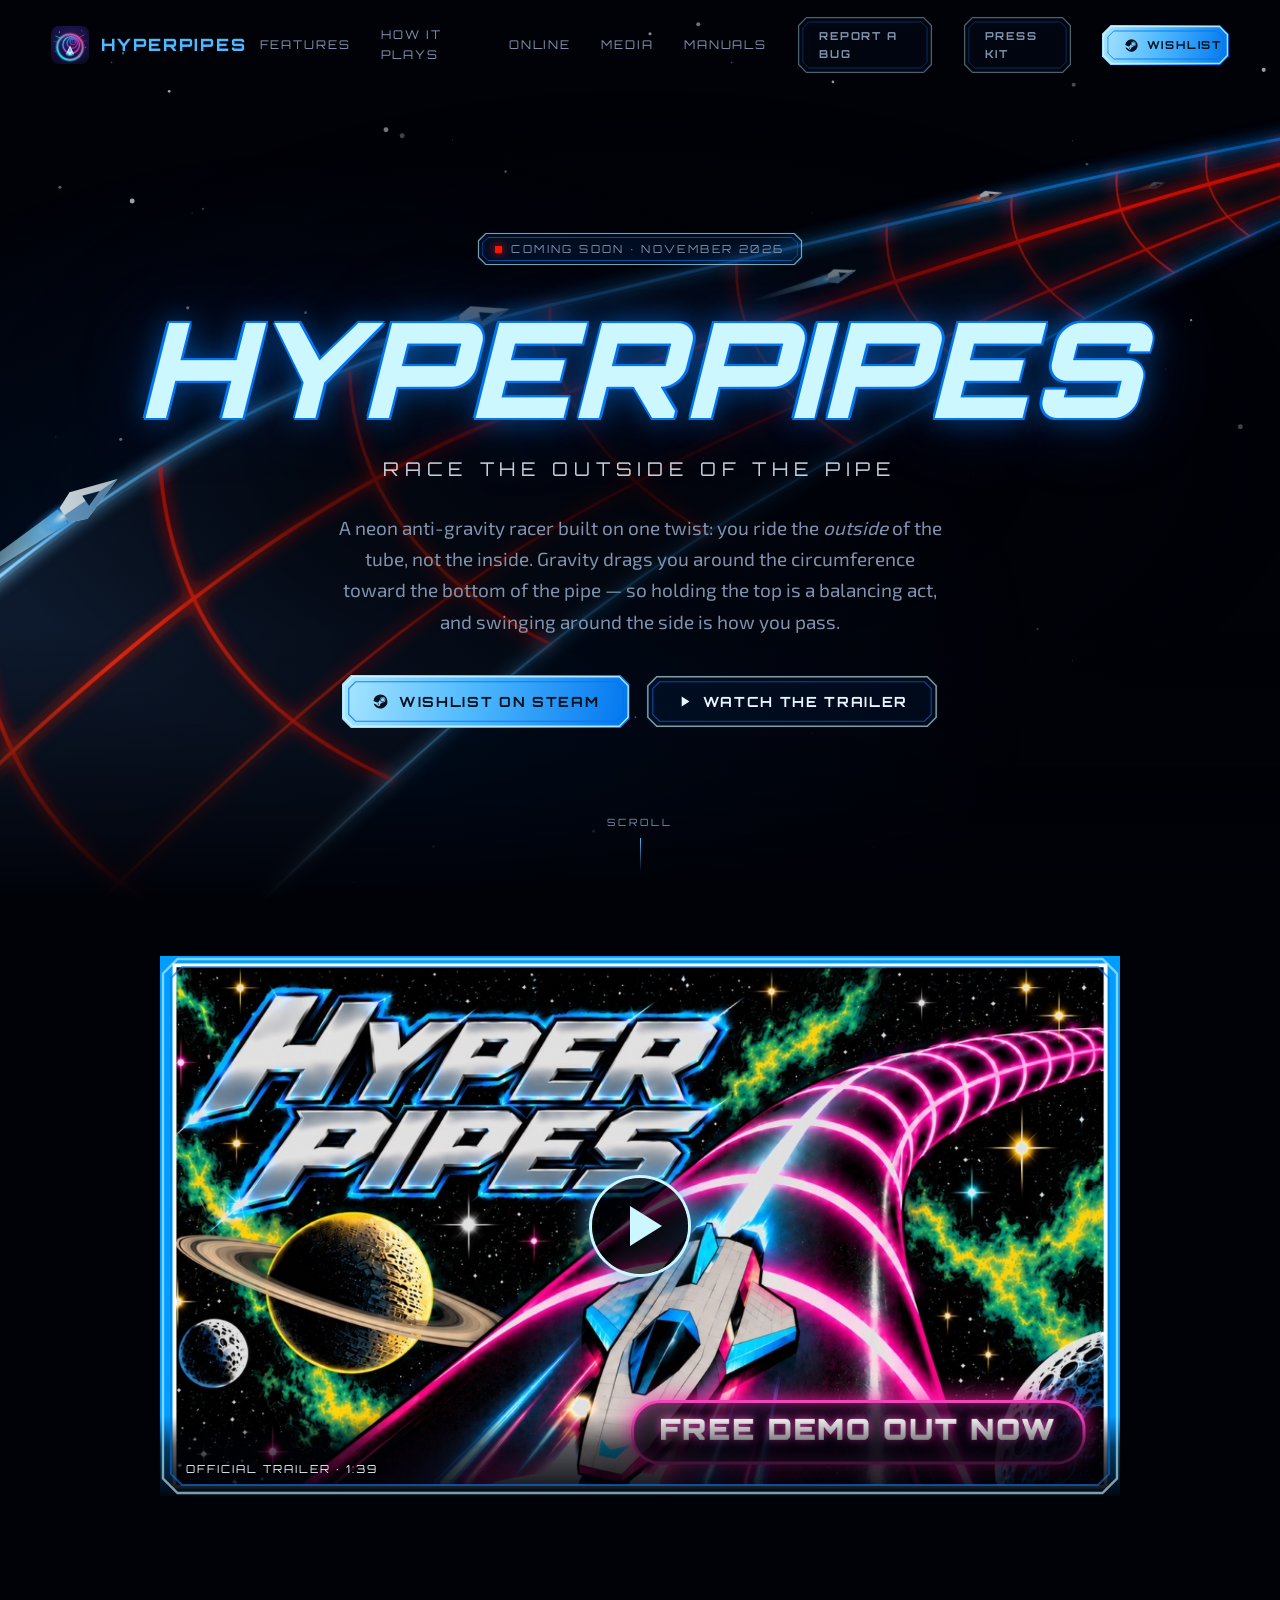
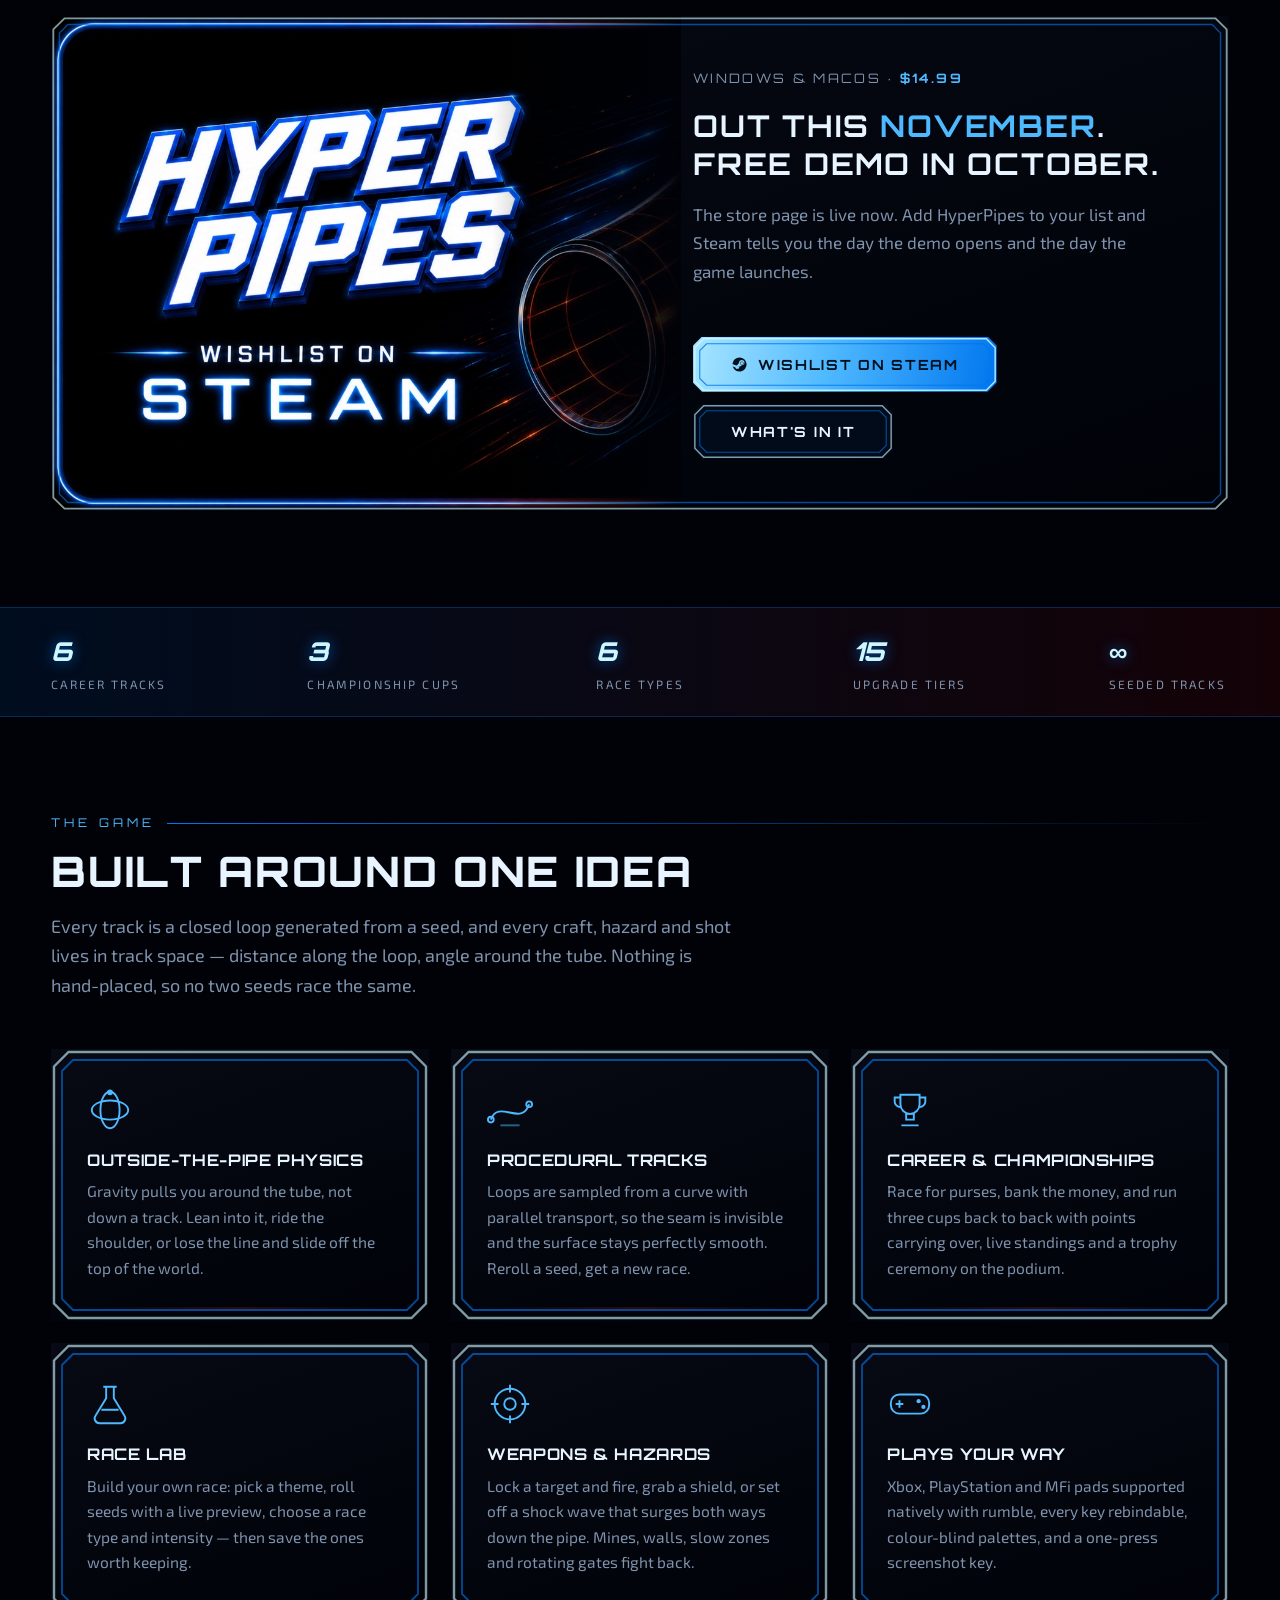
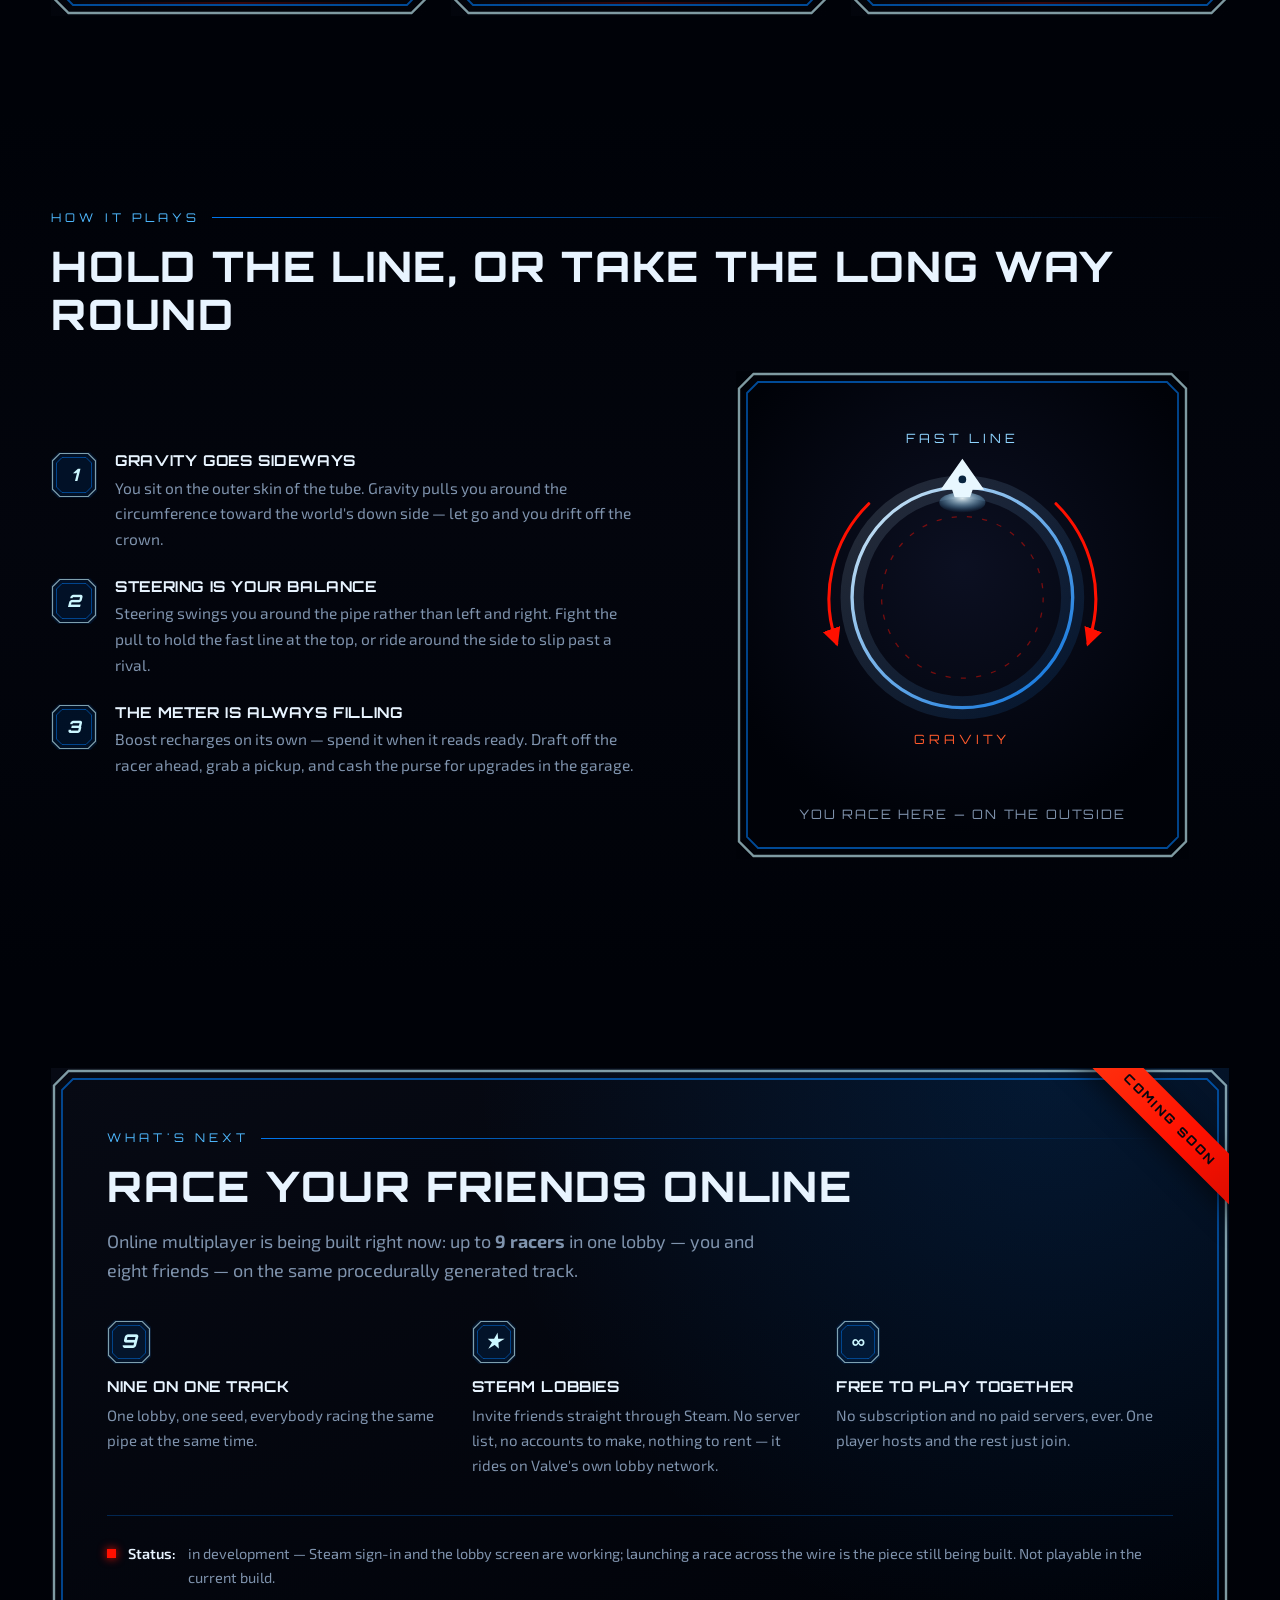
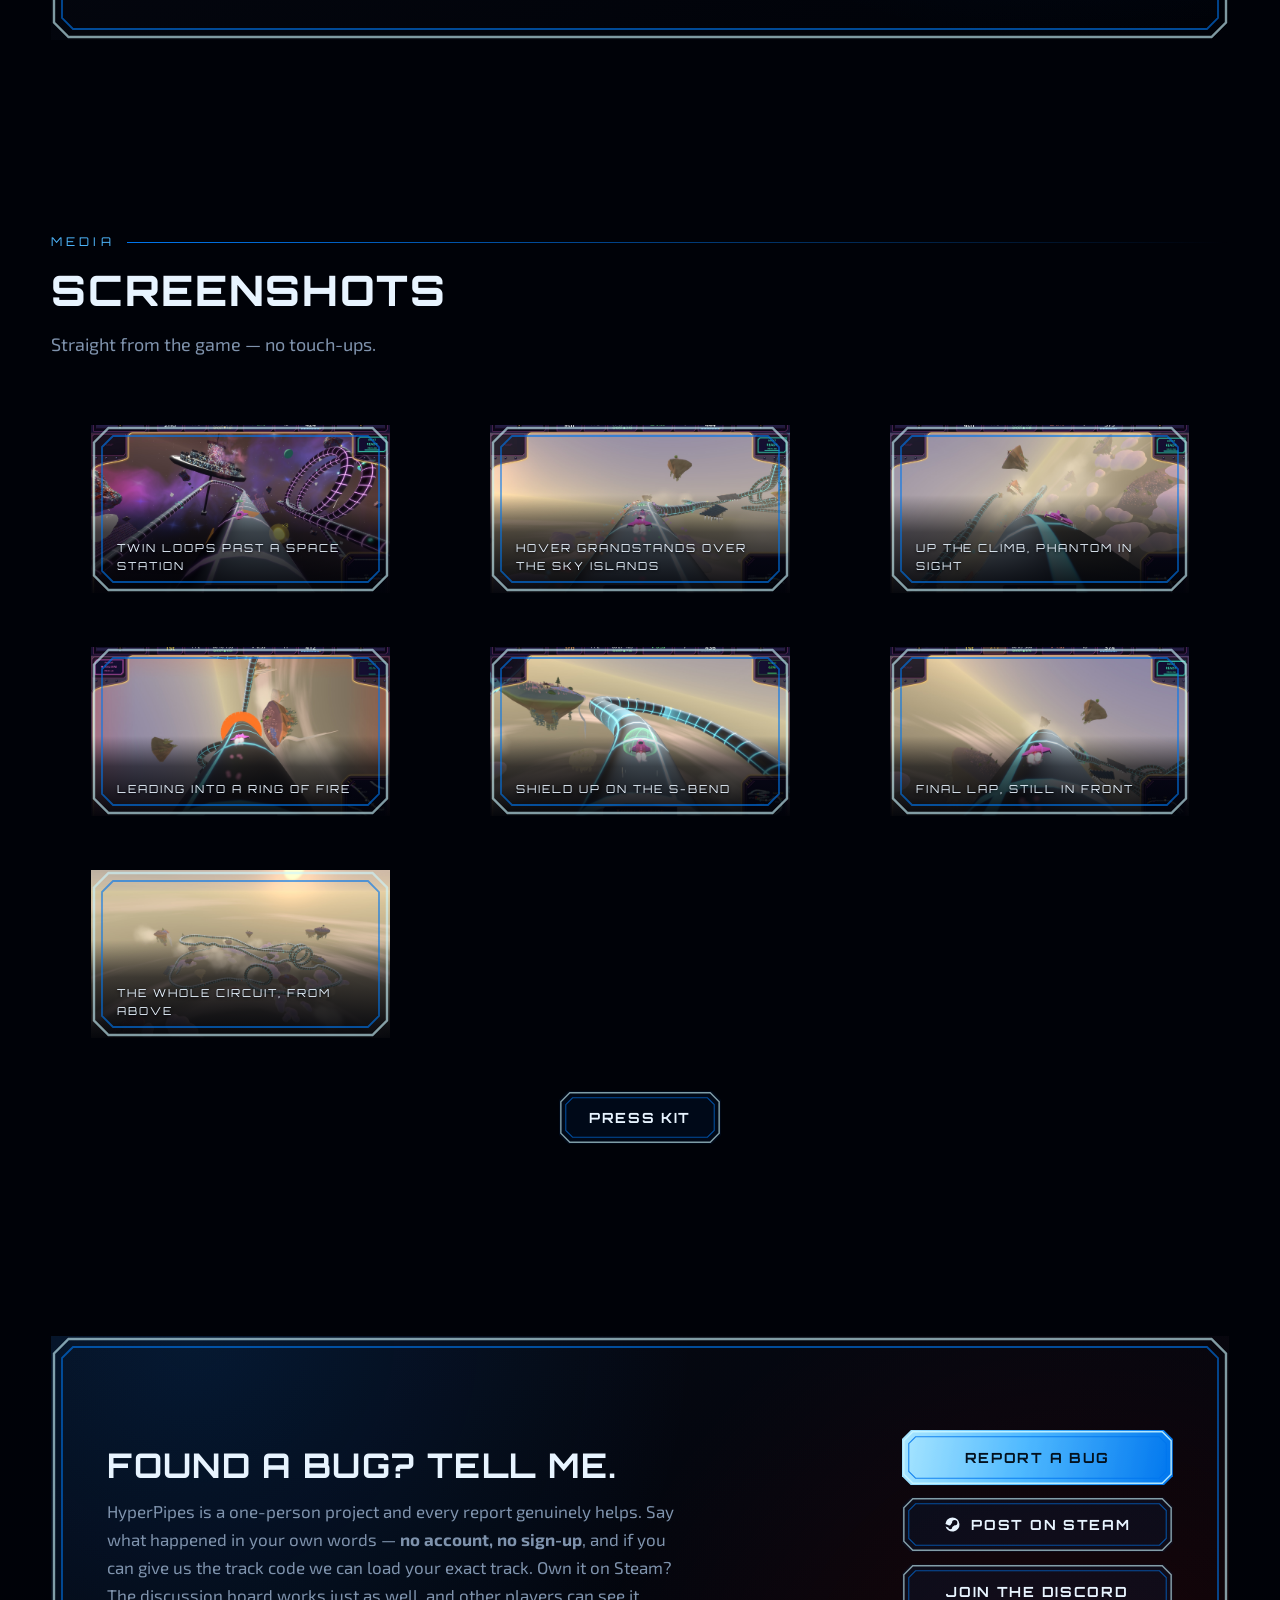
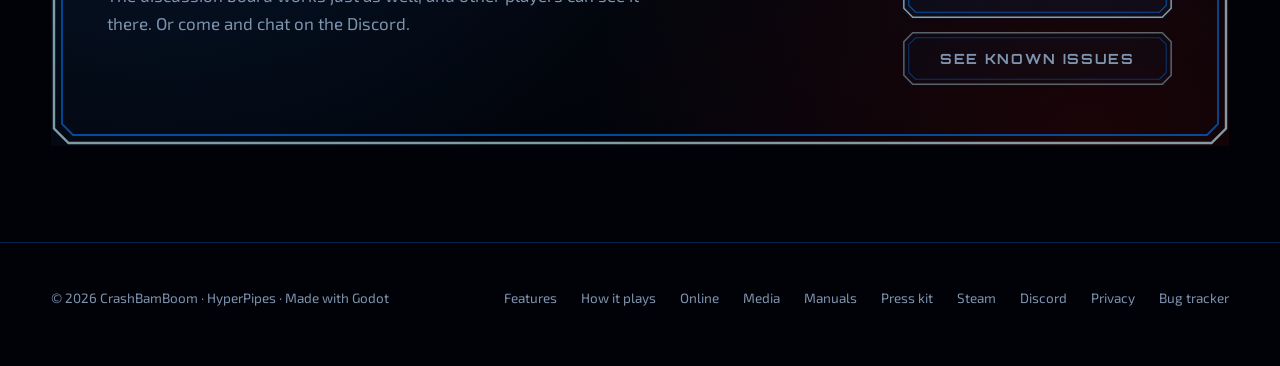
==== commit 1567beb8: "Tag the Steam links with utm_ parameters (Steamworks UTM Traffic Stats counts clicks from the site) " ====
--- a/index.html
+++ b/index.html
@@ -43,7 +43,7 @@
            third hero button on purpose: the hero's job is the wishlist, and
            wishlists are what Next Fest counts. Press look in the top bar. -->
       <a class="btn btn-quiet nav-press" href="https://drive.google.com/drive/folders/1Ry3wHKZiWd1DDAEuSRdzZDDoydDtB3-v?usp=sharing" target="_blank" rel="noopener">Press kit</a>
-      <a class="btn btn-primary nav-wishlist" href="https://store.steampowered.com/app/5009100/HYPERPIPES/" target="_blank" rel="noopener">
+      <a class="btn btn-primary nav-wishlist" href="https://store.steampowered.com/app/5009100/HYPERPIPES/?utm_source=hyperpipesgame&amp;utm_medium=website&amp;utm_campaign=topbar" target="_blank" rel="noopener">
         <svg viewBox="0 0 24 24" fill="currentColor" aria-hidden="true">
           <path d="M12 2a10 10 0 0 0-9.96 9.2l5.34 2.21a2.82 2.82 0 0 1 1.6-.49l2.37-3.44v-.05a3.76 3.76 0 1 1 3.76 3.76h-.09l-3.38 2.41c0 .07.01.14.01.2a2.83 2.83 0 0 1-5.61.55l-3.8-1.58A10 10 0 1 0 12 2Z"/>
           <path d="m6.23 17.62-1.22-.5a2.13 2.13 0 1 0 2.7-3.01l1.26.52a1.57 1.57 0 1 1-1.2 2.9Z"/>
@@ -305,7 +305,7 @@
            what the store page is for and they are what Next Fest counts.
            One "See the game" only — resolving this conflict the other way left
            two of them, because the second is shared context below the marker. -->
-      <a class="btn btn-primary" href="https://store.steampowered.com/app/5009100/HYPERPIPES/" target="_blank" rel="noopener">
+      <a class="btn btn-primary" href="https://store.steampowered.com/app/5009100/HYPERPIPES/?utm_source=hyperpipesgame&amp;utm_medium=website&amp;utm_campaign=hero" target="_blank" rel="noopener">
         <svg viewBox="0 0 24 24" fill="currentColor" aria-hidden="true">
           <path d="M12 2a10 10 0 0 0-9.96 9.2l5.34 2.21a2.82 2.82 0 0 1 1.6-.49l2.37-3.44v-.05a3.76 3.76 0 1 1 3.76 3.76h-.09l-3.38 2.41c0 .07.01.14.01.2a2.83 2.83 0 0 1-5.61.55l-3.8-1.58A10 10 0 1 0 12 2Z"/>
           <path d="m6.23 17.62-1.22-.5a2.13 2.13 0 1 0 2.7-3.01l1.26.52a1.57 1.57 0 1 1-1.2 2.9Z"/>
@@ -373,7 +373,7 @@
           you the day the demo opens and the day the game launches.
         </p>
         <div class="actions">
-          <a class="btn btn-primary" href="https://store.steampowered.com/app/5009100/" target="_blank" rel="noopener">
+          <a class="btn btn-primary" href="https://store.steampowered.com/app/5009100/?utm_source=hyperpipesgame&amp;utm_medium=website&amp;utm_campaign=wishlist" target="_blank" rel="noopener">
             <svg viewBox="0 0 24 24" fill="currentColor" aria-hidden="true"><path d="M12 2a10 10 0 0 0-9.96 9.14l5.34 2.2a2.82 2.82 0 0 1 1.6-.5h.14l2.37-3.44v-.05a3.77 3.77 0 1 1 3.77 3.77h-.09l-3.38 2.42v.12a2.83 2.83 0 0 1-5.6.55l-3.82-1.58A10 10 0 1 0 12 2Zm-4.3 15.16 1.22.5a2.13 2.13 0 1 0 1.2-3.02l1.3.54a1.56 1.56 0 1 1-1.2 2.88l-2.52-.9Zm7.56-4.3a2.51 2.51 0 1 0 0-5.02 2.51 2.51 0 0 0 0 5.02Zm0-.63a1.88 1.88 0 1 1 0-3.77 1.88 1.88 0 0 1 0 3.77Z"/></svg>
             Wishlist on Steam
           </a>
@@ -657,7 +657,7 @@
       <a href="#media">Media</a>
       <a href="manual/">Manuals</a>
       <a href="https://drive.google.com/drive/folders/1Ry3wHKZiWd1DDAEuSRdzZDDoydDtB3-v?usp=sharing" target="_blank" rel="noopener">Press kit</a>
-      <a href="https://store.steampowered.com/app/5009100/" target="_blank" rel="noopener">Steam</a>
+      <a href="https://store.steampowered.com/app/5009100/?utm_source=hyperpipesgame&amp;utm_medium=website&amp;utm_campaign=footer" target="_blank" rel="noopener">Steam</a>
       <a href="https://discord.gg/yEZxEZgFXS" target="_blank" rel="noopener">Discord</a>
       <a href="privacy/">Privacy</a>
       <a href="https://github.com/CrashBam/hyperpipes-bugs/issues" target="_blank" rel="noopener">Bug tracker</a>
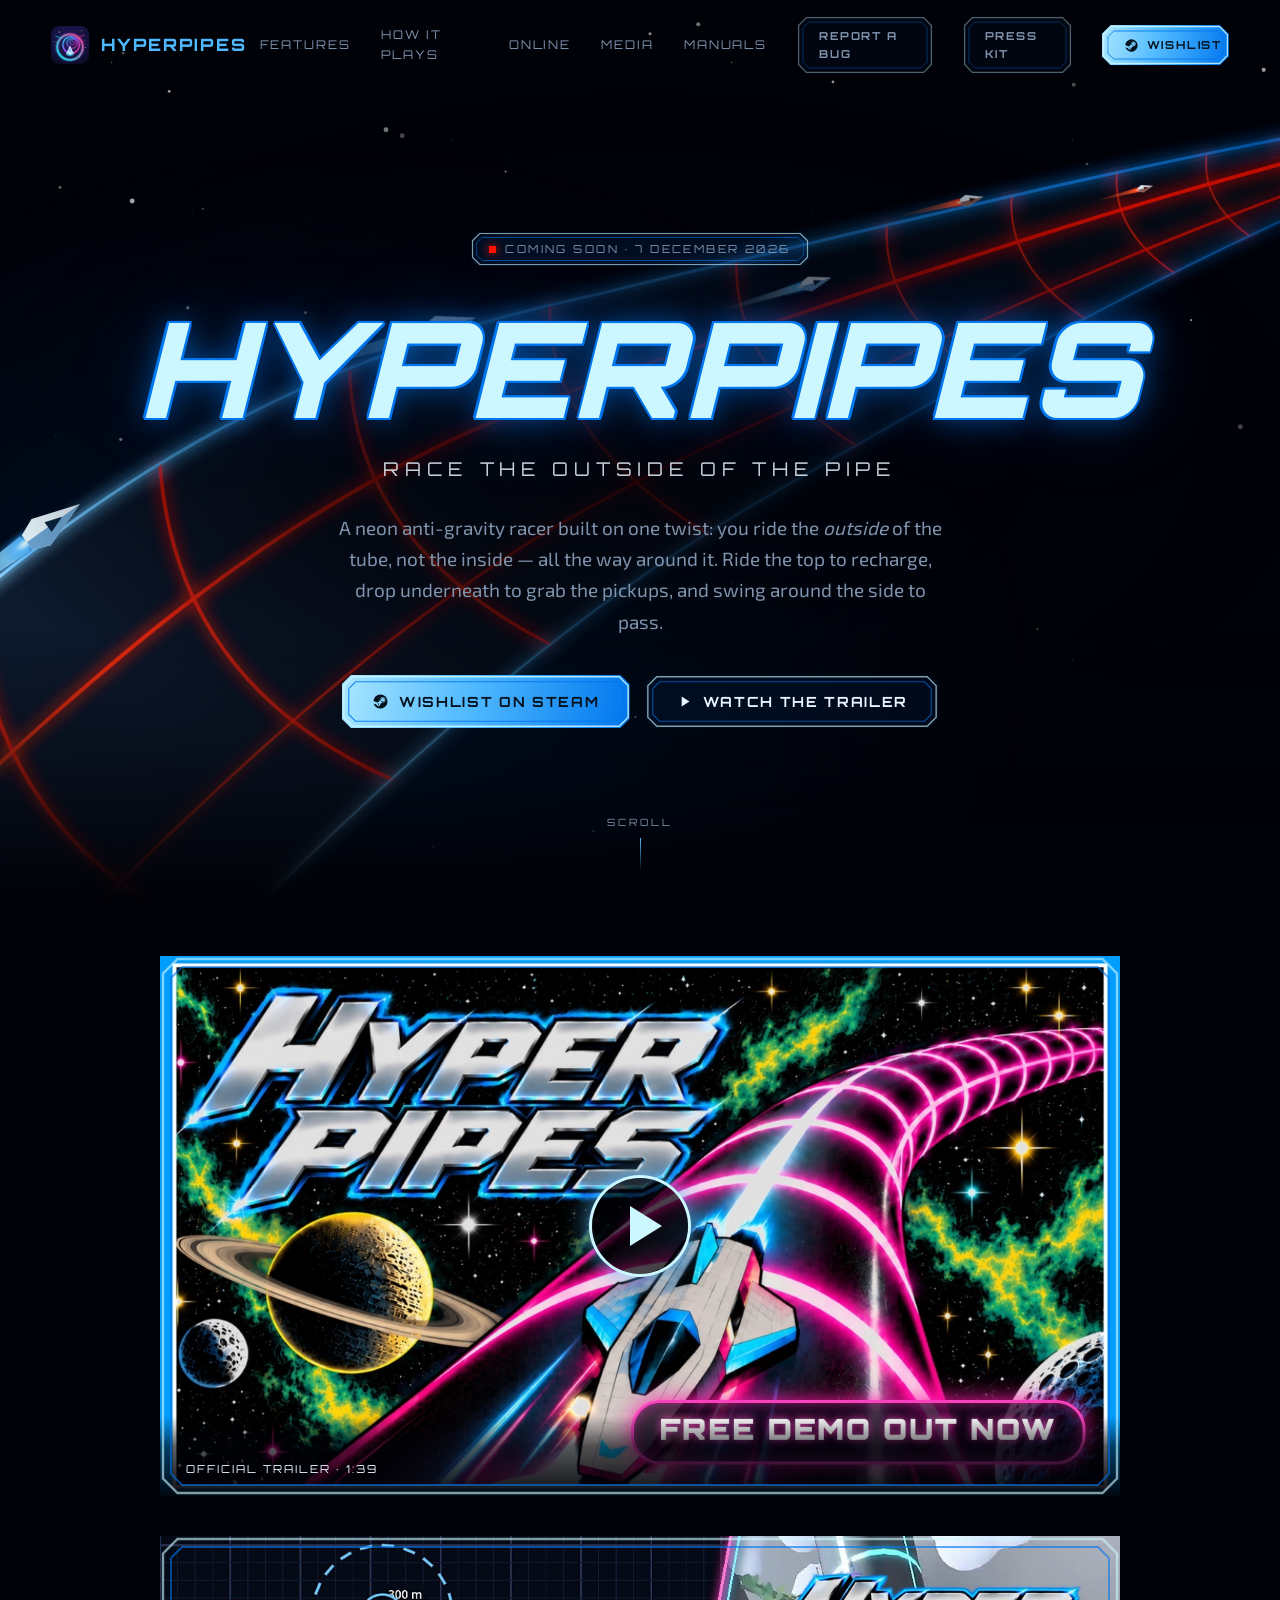
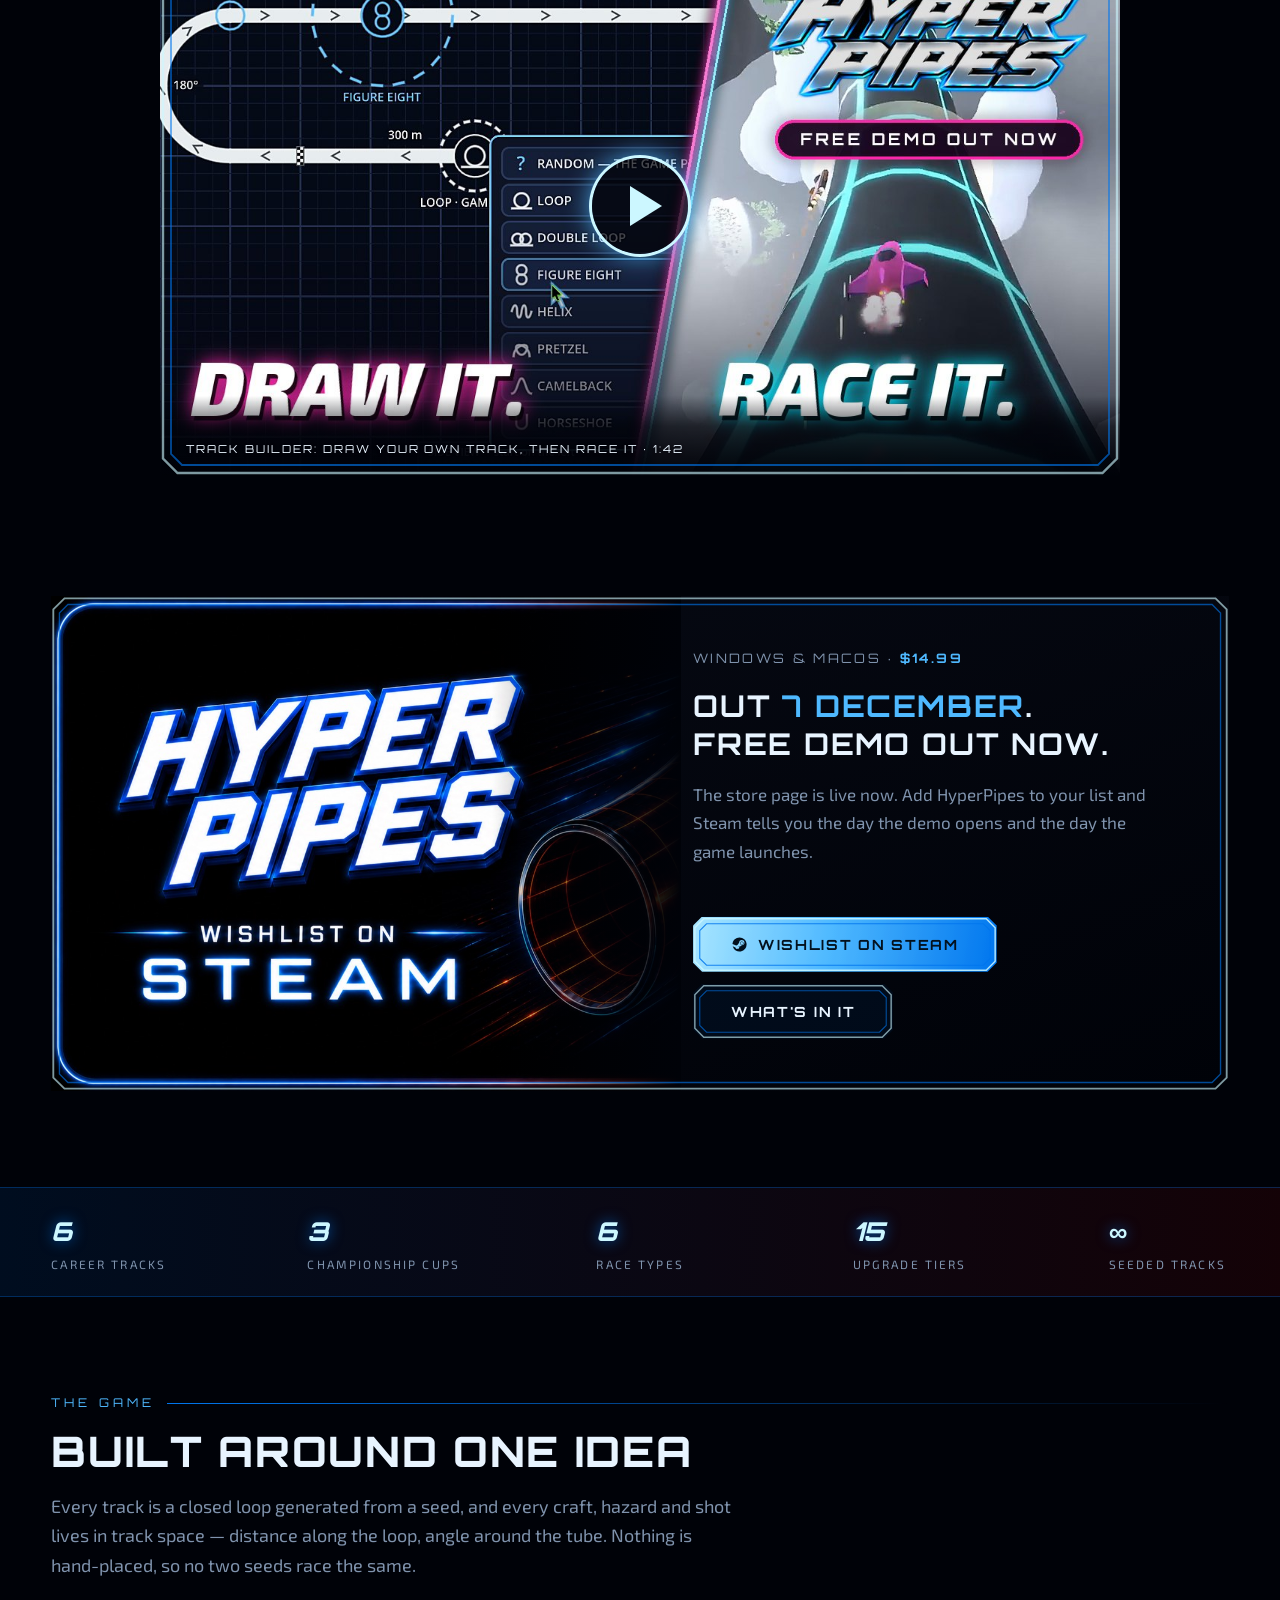
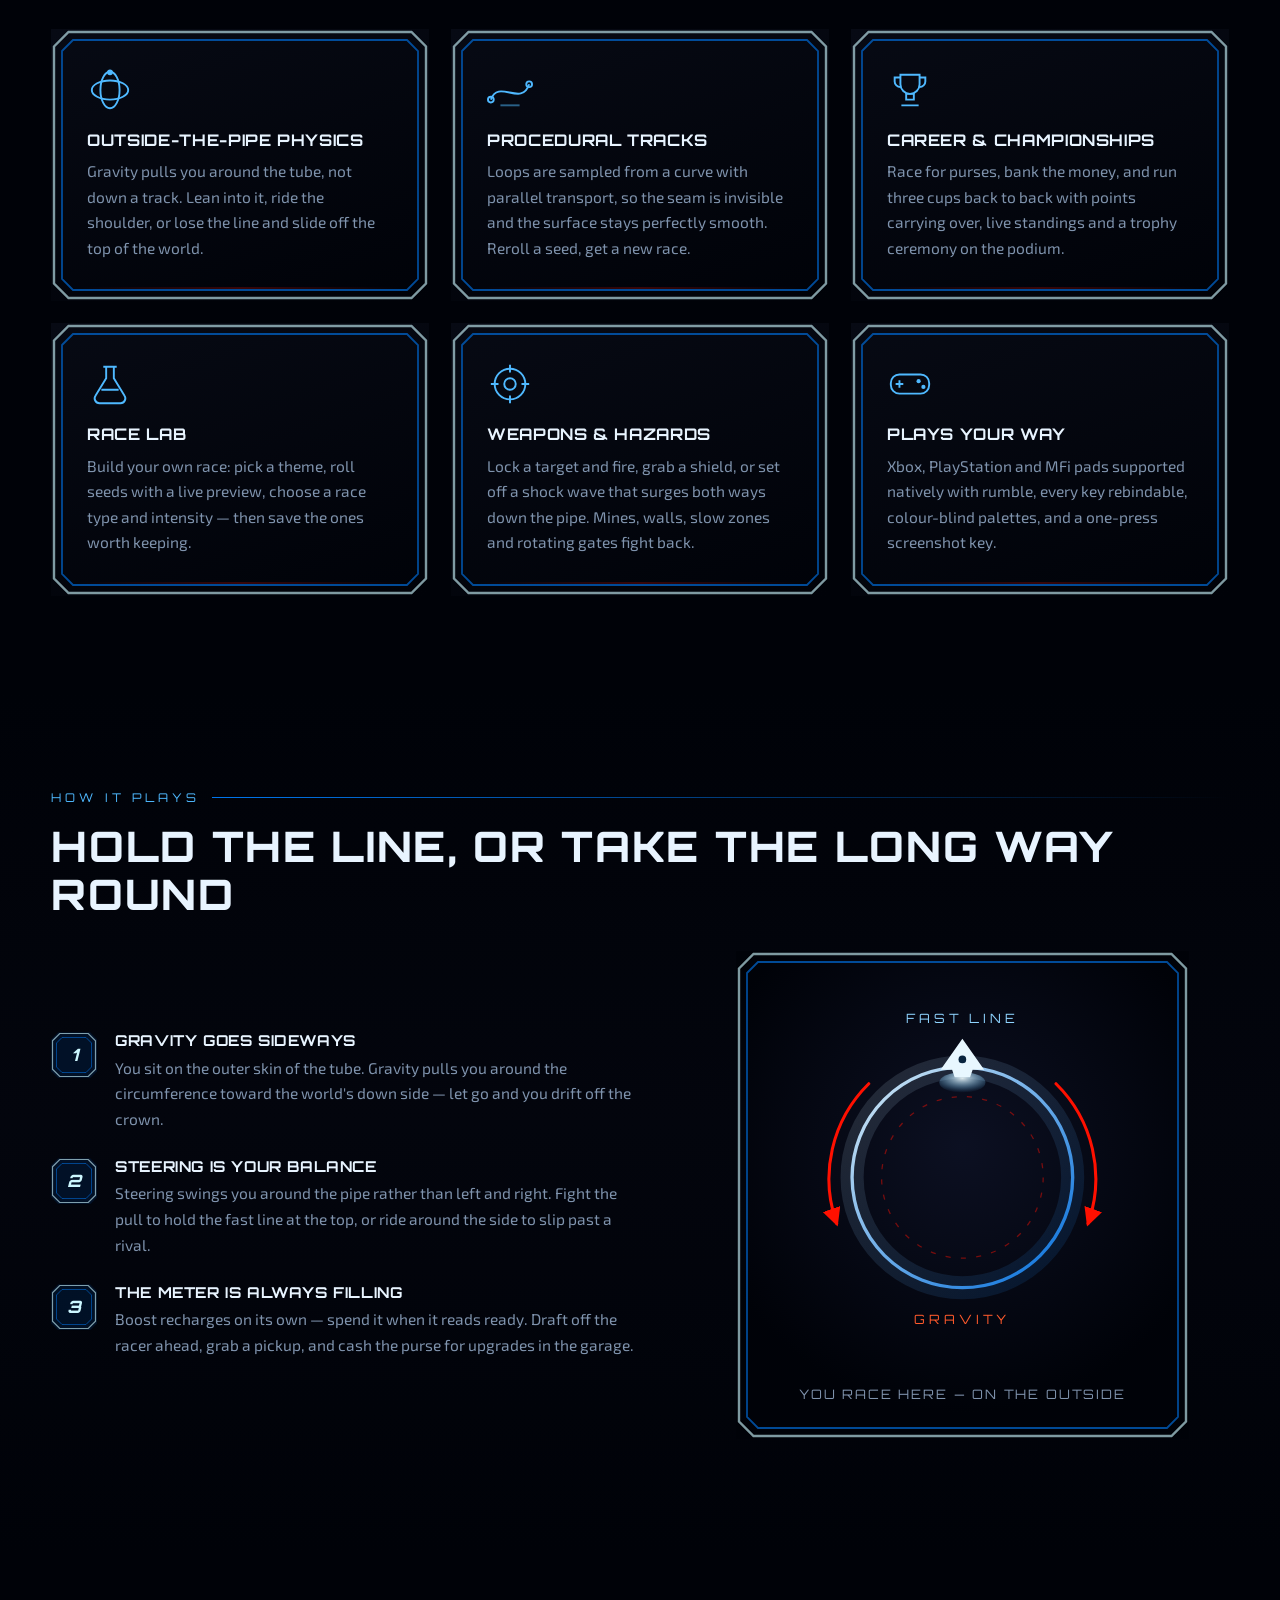
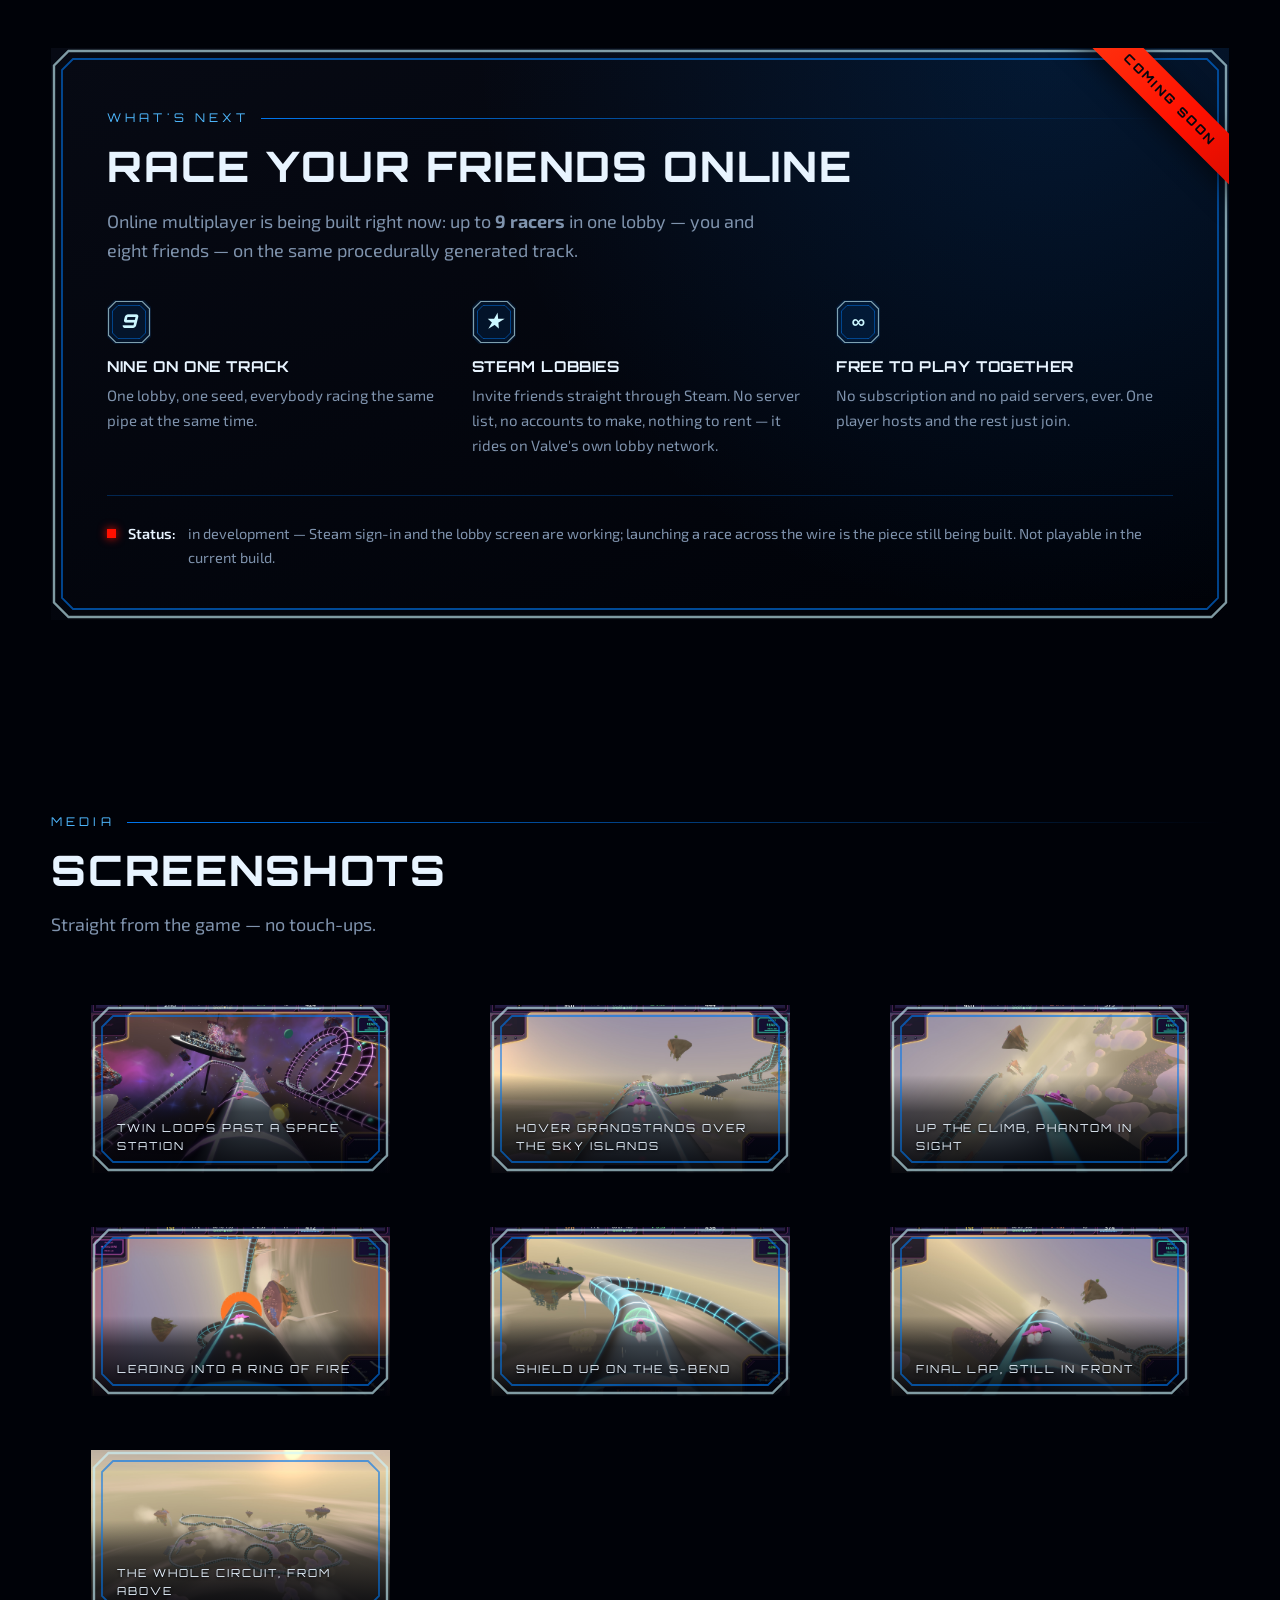
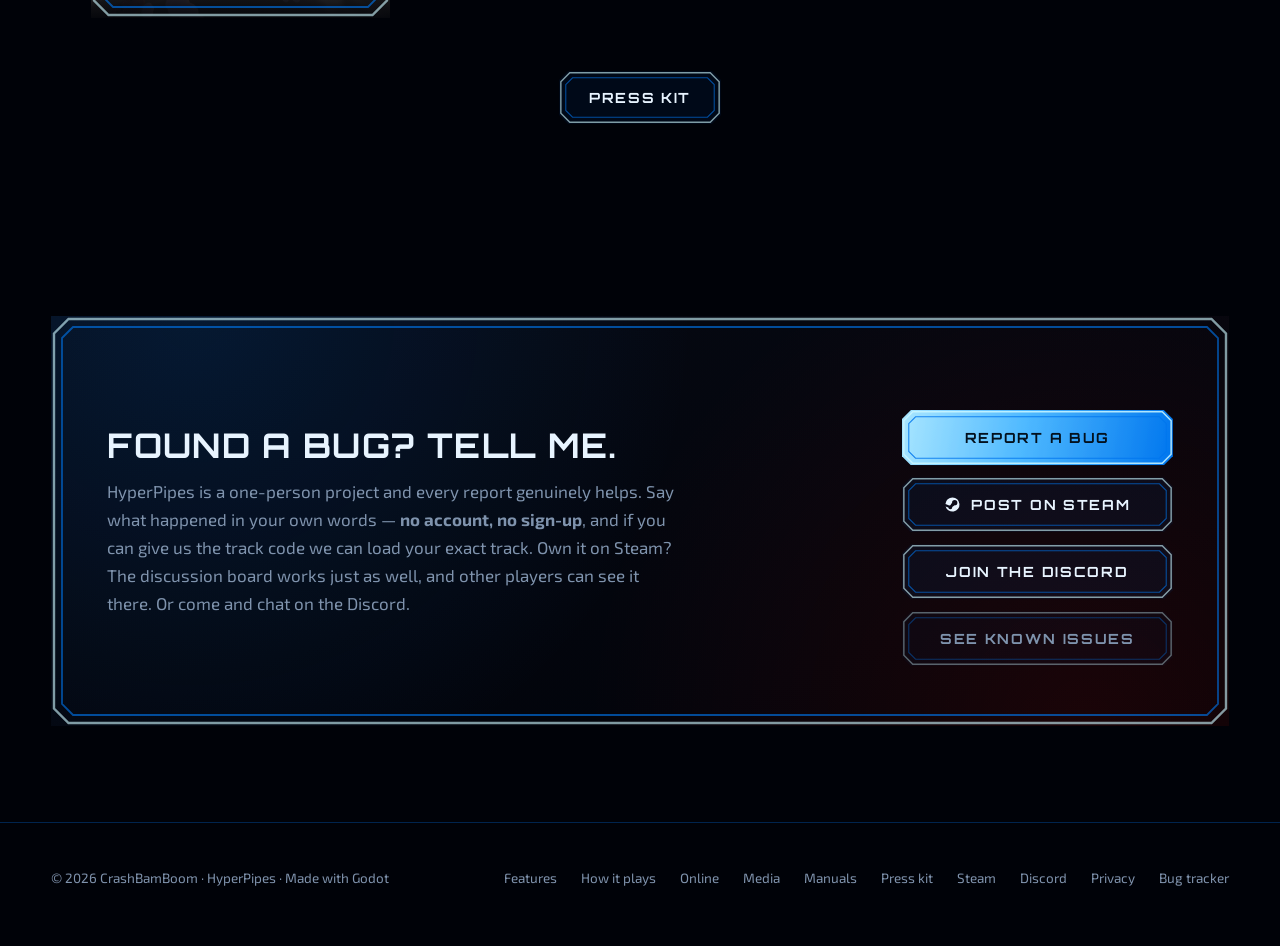
==== commit f8d54b7b: "Track builder video under the trailer; pitch fixed (you never fall off); release 7 December, demo ou" ====
--- a/index.html
+++ b/index.html
@@ -291,14 +291,13 @@
   </div>
 
   <div class="hero-inner shell">
-    <span class="badge"><span class="dot"></span> Coming soon &middot; November 2026</span>
+    <span class="badge"><span class="dot"></span> Coming soon &middot; 7 December 2026</span>
     <h1>HyperPipes</h1>
     <p class="tagline">Race the outside of the pipe</p>
     <p class="pitch">
       A neon anti-gravity racer built on one twist: you ride the <em>outside</em> of the
-      tube, not the inside. Gravity drags you around the circumference toward the
-      bottom of the pipe — so holding the top is a balancing act, and swinging
-      around the side is how you pass.
+      tube, not the inside — all the way around it. Ride the top to recharge, drop
+      underneath to grab the pickups, and swing around the side to pass.
     </p>
     <div class="hero-cta">
       <!-- The primary CTA points at Steam, not at the gallery: wishlists are
@@ -343,6 +342,15 @@
       </button>
       <figcaption>Official trailer &middot; 1:39</figcaption>
     </figure>
+    <!-- Added 2026-10-12: the track builder mini trailer (full game). Same click-to-play
+         poster as the trailer above, so it also loads nothing from YouTube until pressed. -->
+    <figure class="shot trailer reveal">
+      <button class="trailer-play" type="button" data-yt="vauA5fAQheM" aria-label="Play the HyperPipes track builder video">
+        <img src="screenshots/builder-poster.jpg" alt="HyperPipes track builder: draw it, race it">
+        <span class="trailer-icon" aria-hidden="true"></span>
+      </button>
+      <figcaption>Track builder: draw your own track, then race it &middot; 1:42</figcaption>
+    </figure>
   </div>
 </section>
 
@@ -367,7 +375,7 @@
         <!-- The art already shouts WISHLIST ON STEAM, so the copy says the two
              things the art cannot: the date, and that a demo lands first. The
              word "wishlist" appears once more, on the button, and nowhere else. -->
-        <h2>Out this <em>November</em>.<br>Free demo in October.</h2>
+        <h2>Out <em>7 December</em>.<br>Free demo out now.</h2>
         <p>
           The store page is live now. Add HyperPipes to your list and Steam tells
           you the day the demo opens and the day the game launches.
@@ -682,7 +690,7 @@
     const id = btn.dataset.yt;
     const f = document.createElement("iframe");
     f.src = `https://www.youtube-nocookie.com/embed/${id}?autoplay=1&rel=0`;
-    f.title = "HyperPipes trailer";
+    f.title = btn.getAttribute("aria-label").replace(/^Play the /, "");
     f.allow = "autoplay; encrypted-media; picture-in-picture; fullscreen";
     f.allowFullscreen = true;
     btn.replaceWith(f);
--- a/assets/css/style.css
+++ b/assets/css/style.css
@@ -614,6 +614,7 @@
 /* its own band right under the hero (2026-10-09): less air than a full section */
 .trailer-section { padding: 56px 0 24px; }
 .trailer-section .trailer { margin-bottom: 0; }
+.trailer-section .trailer + .trailer { margin-top: 40px; } /* builder video under the trailer */
 
 /* placeholder plate, shown until real screenshots land in /screenshots */
 .shot.empty { display: grid; place-items: center; }
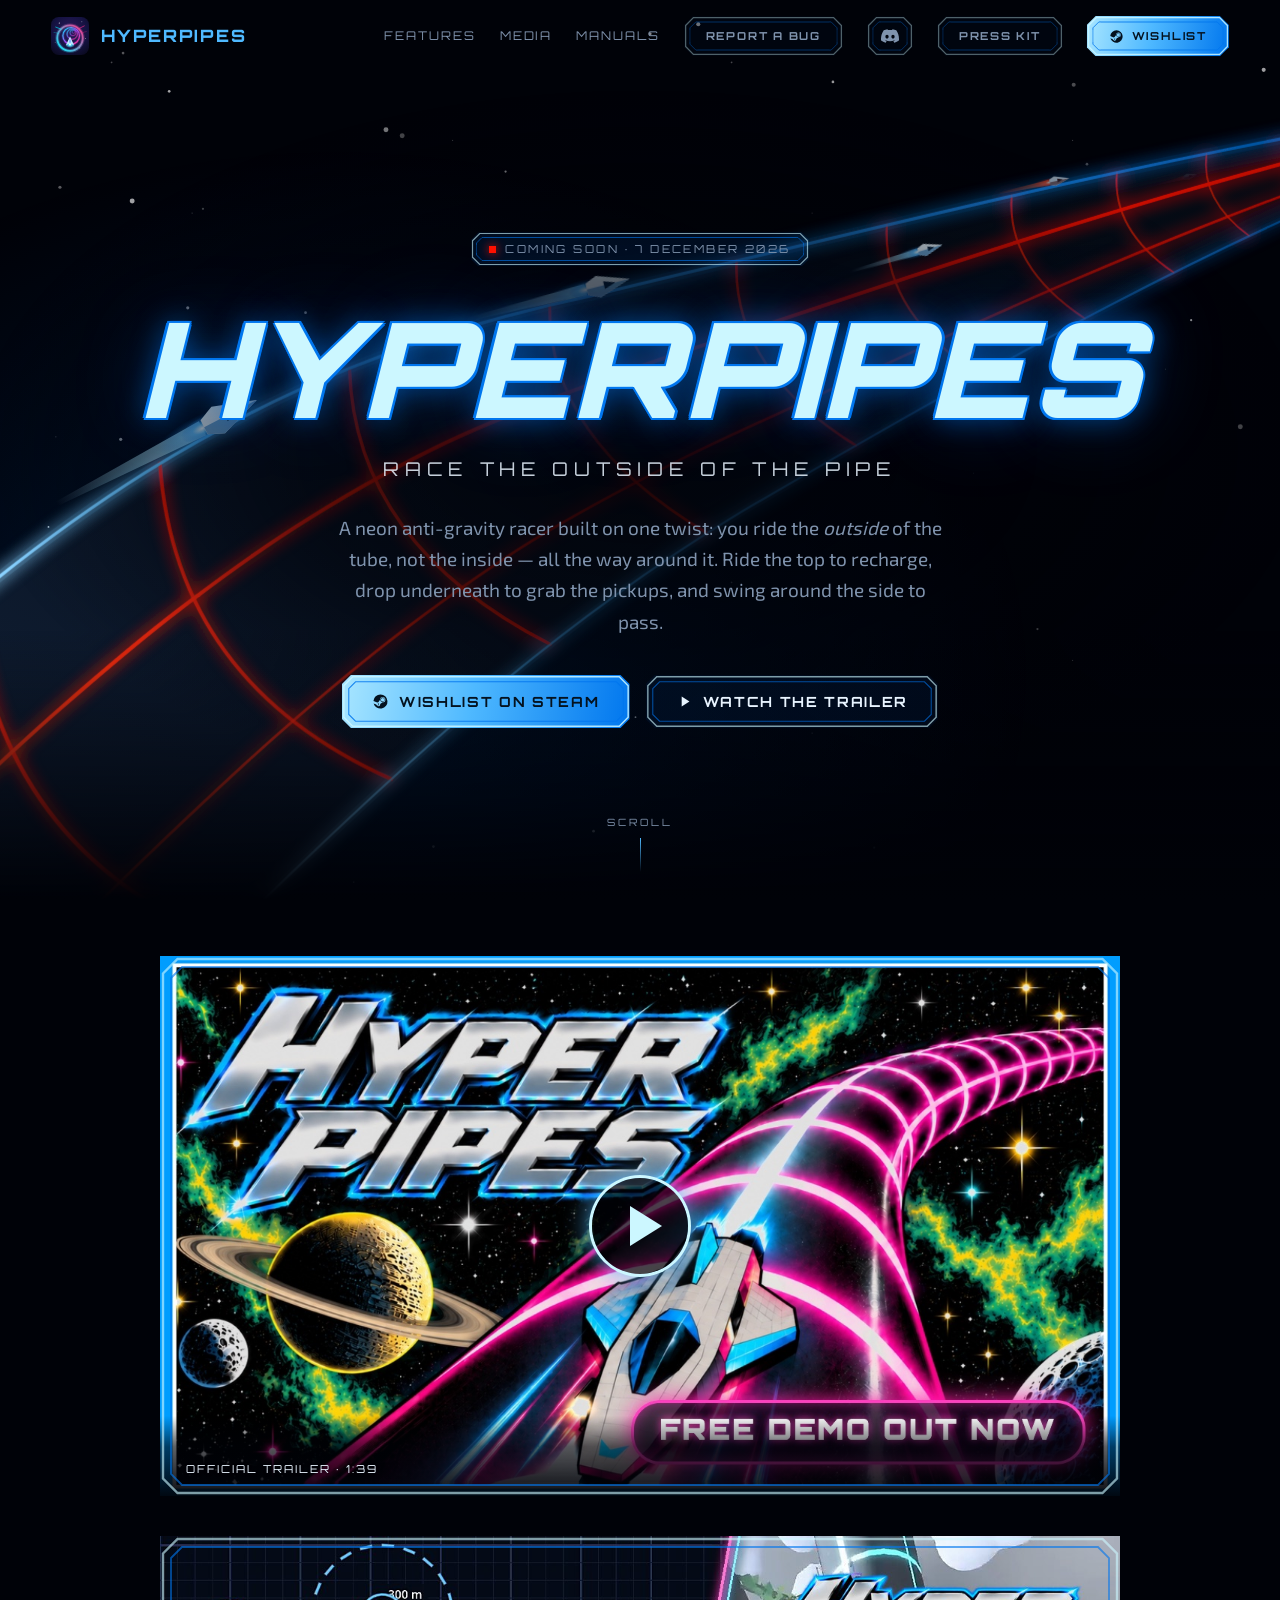
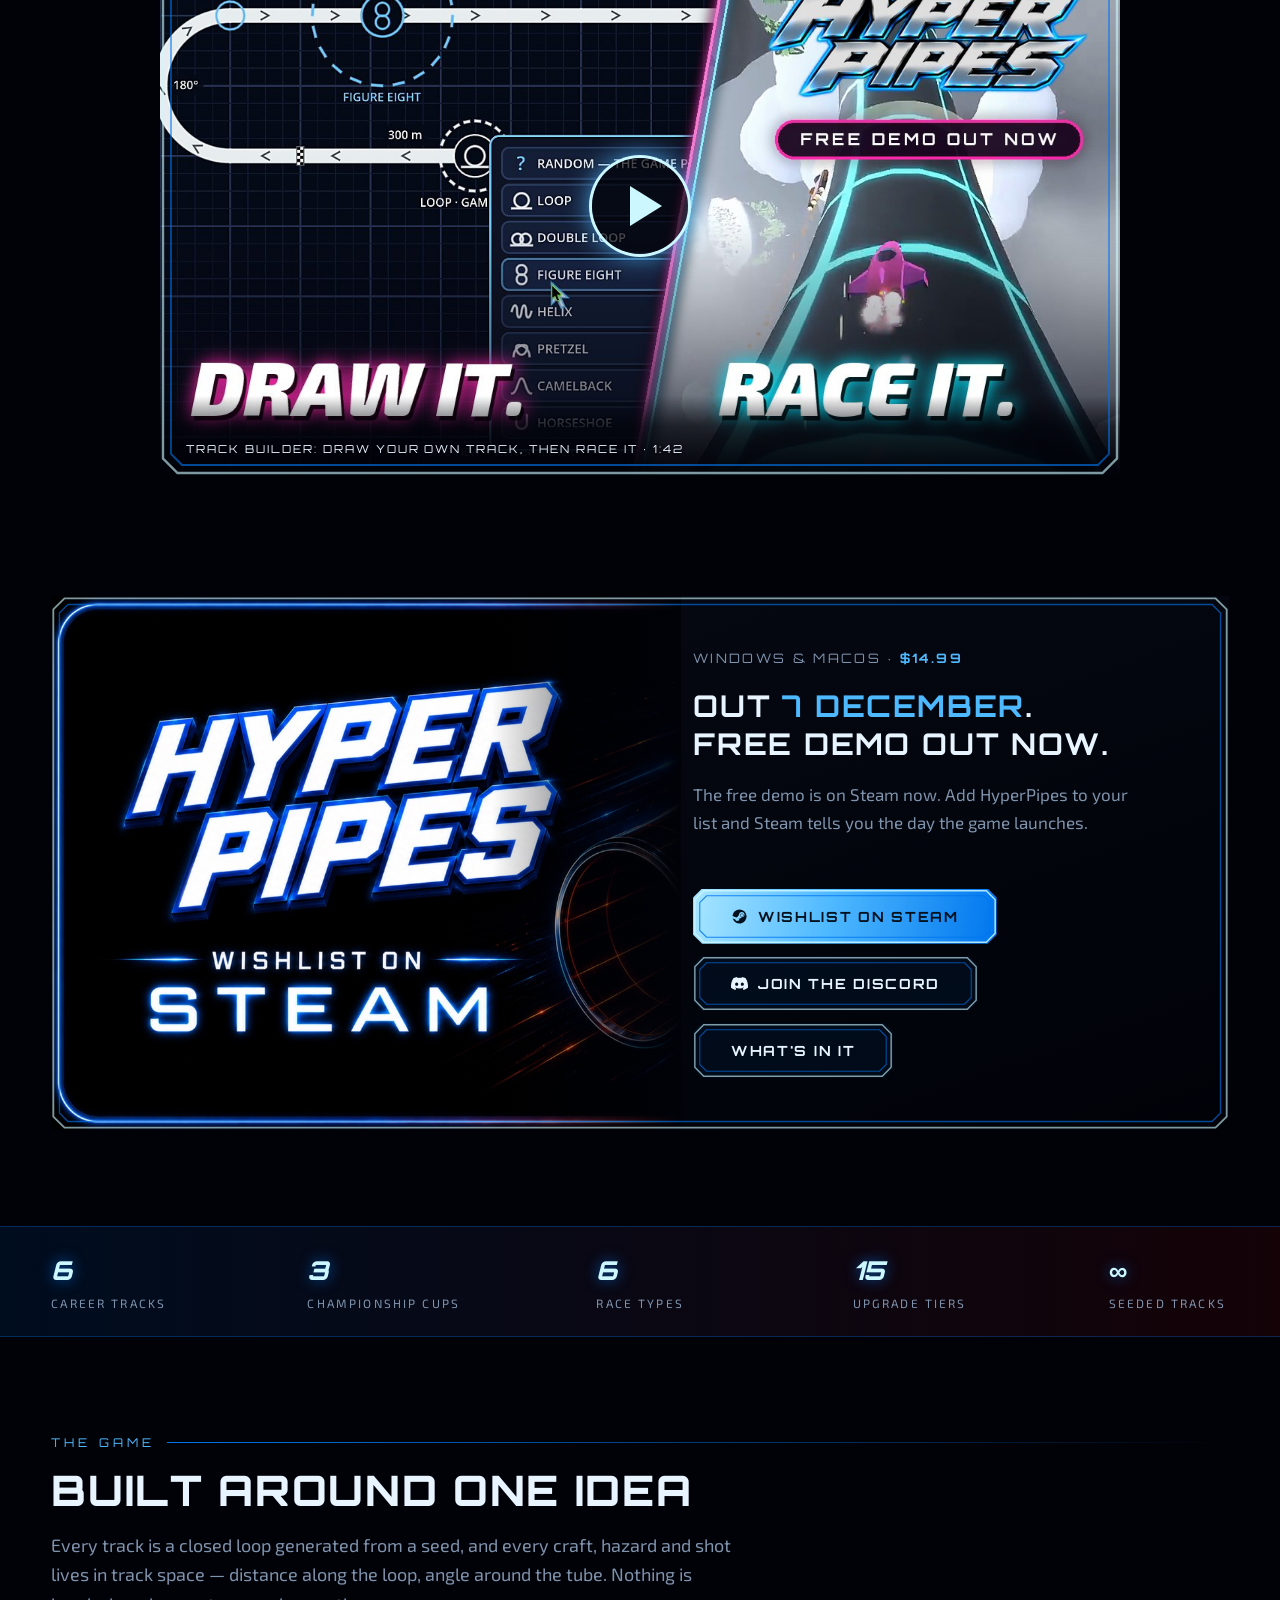
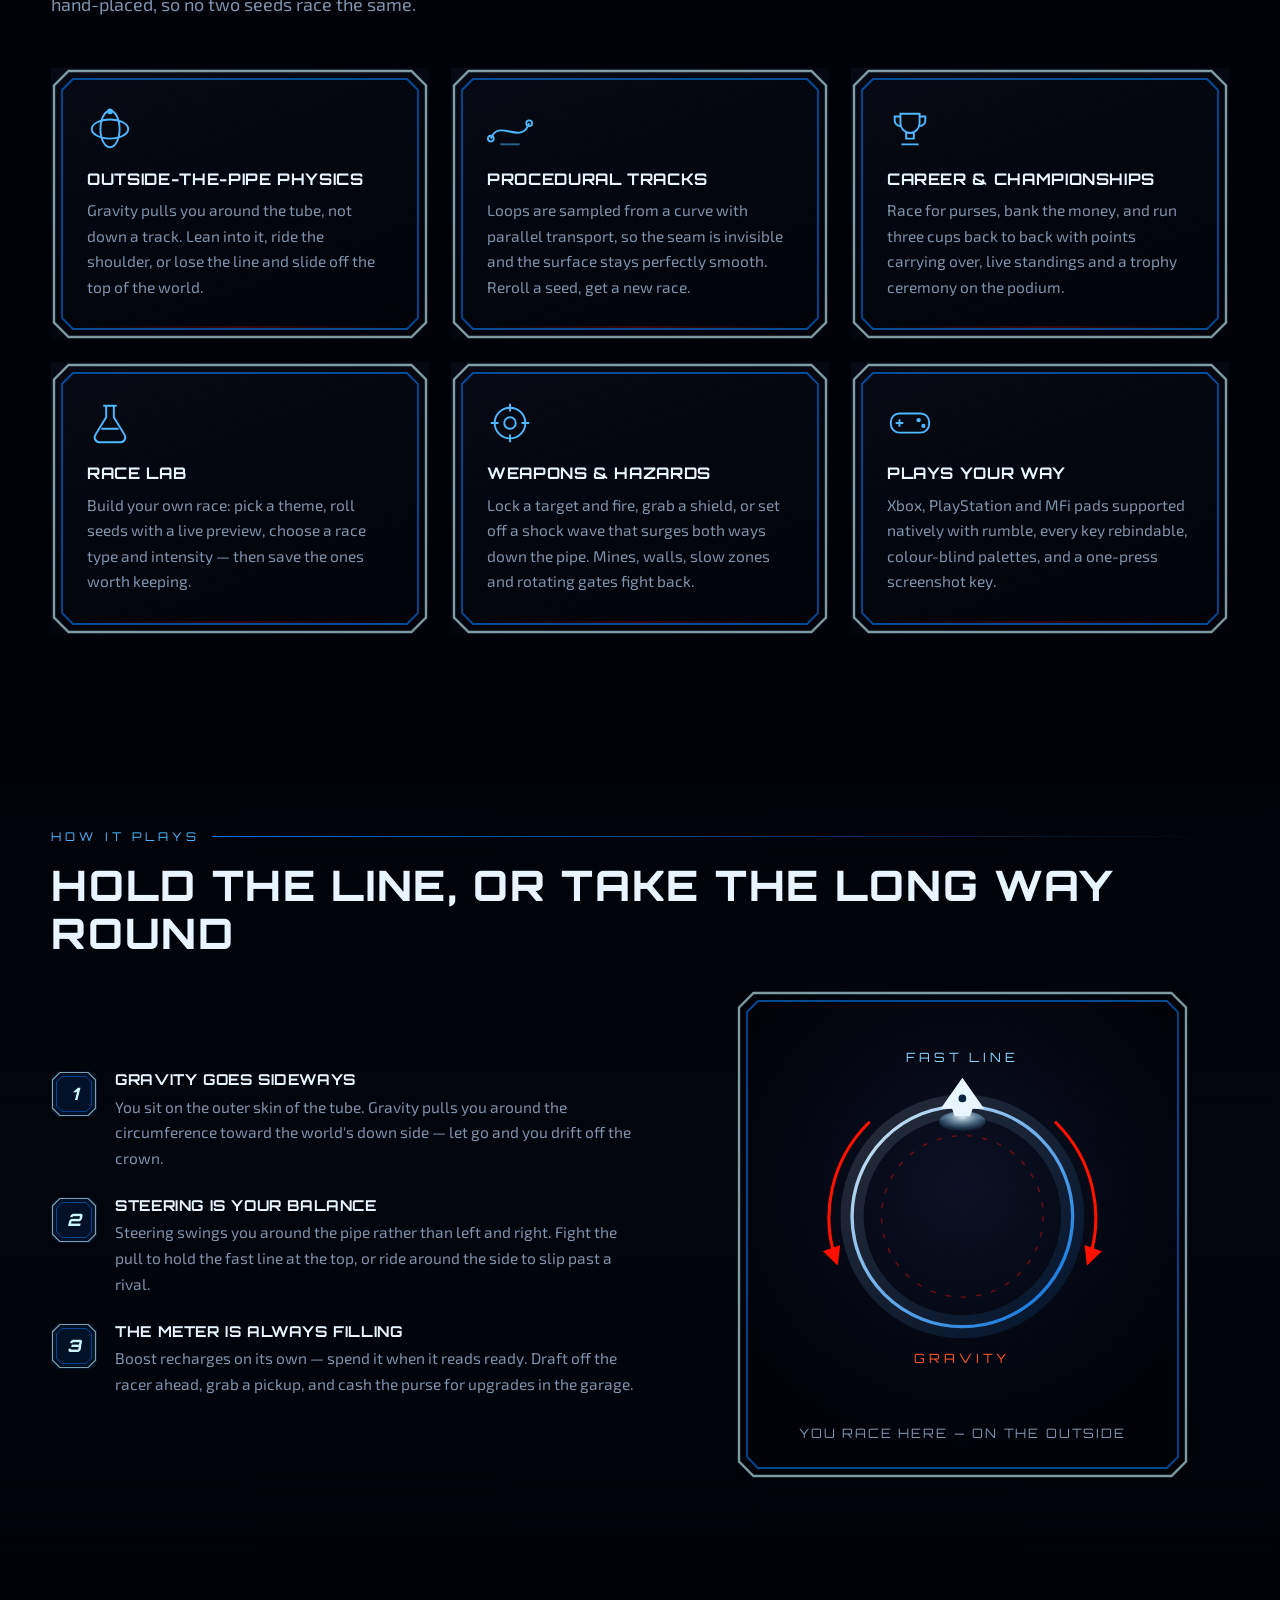
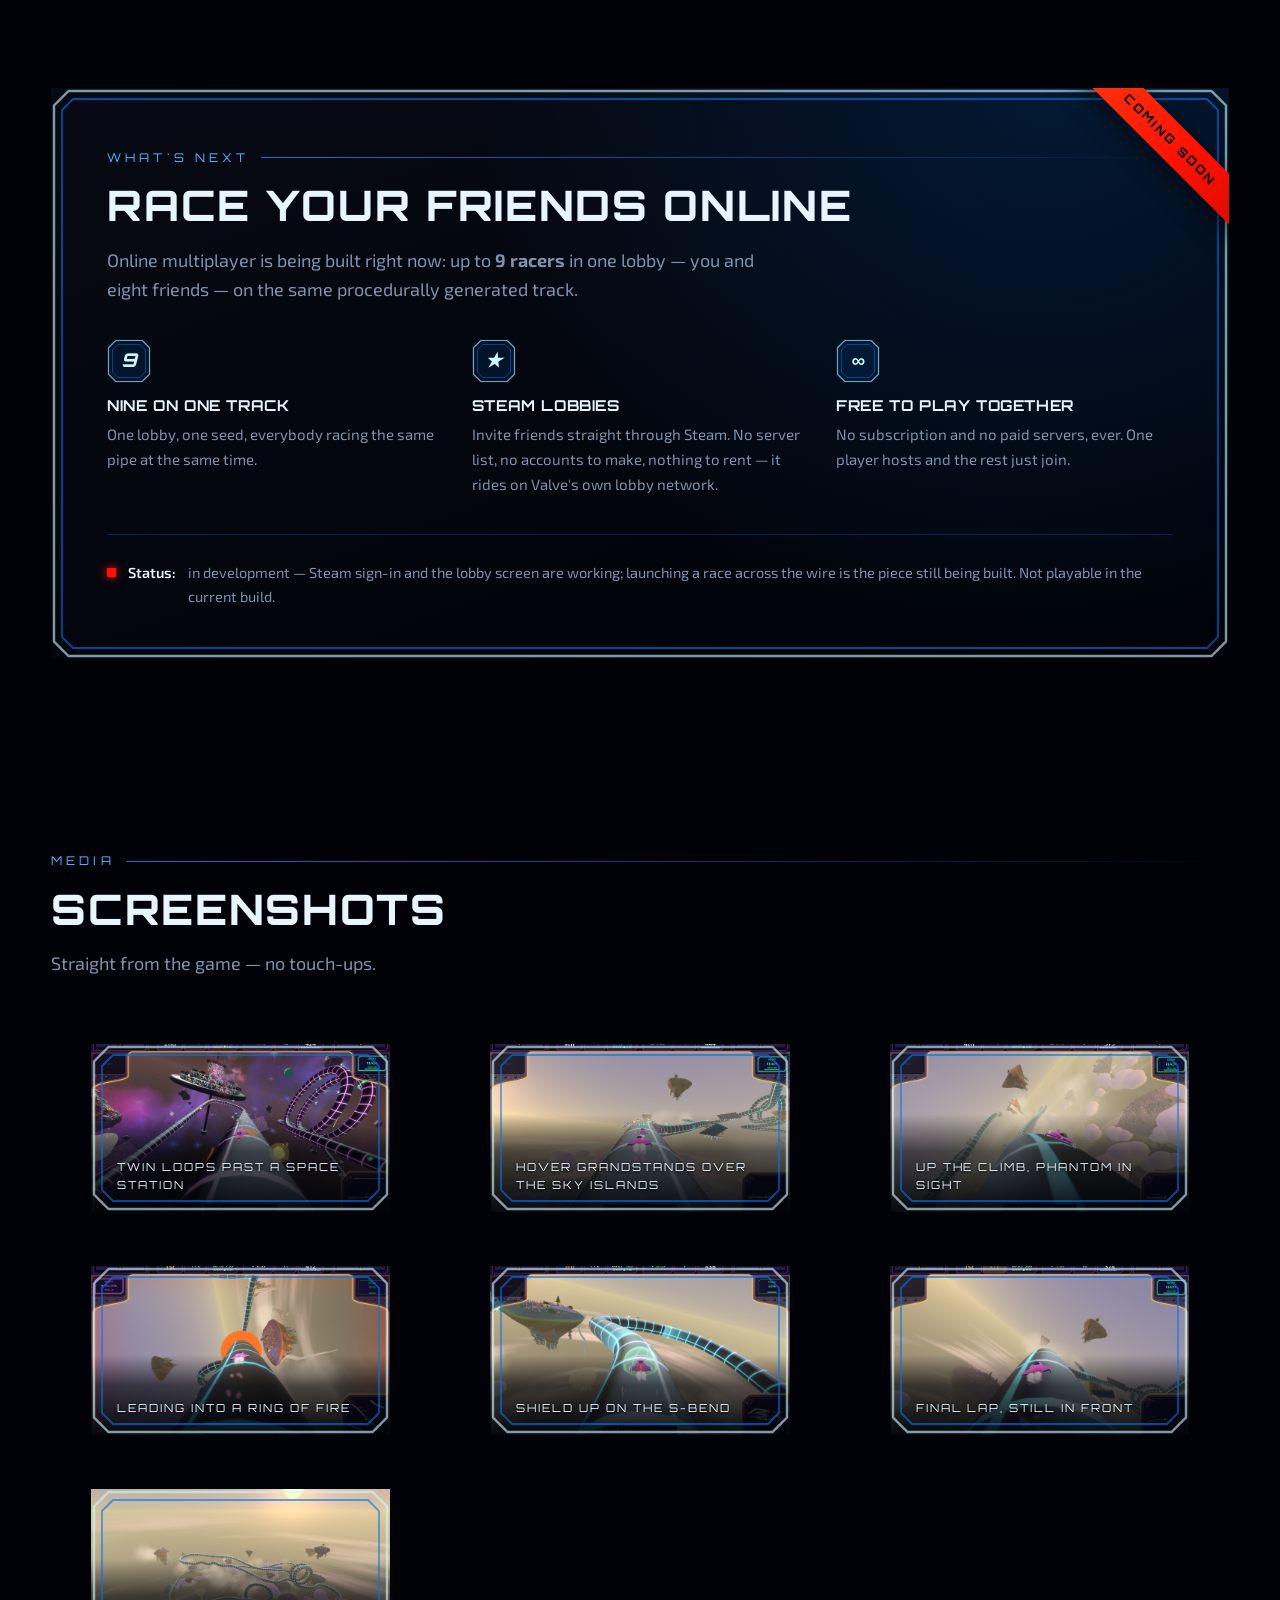
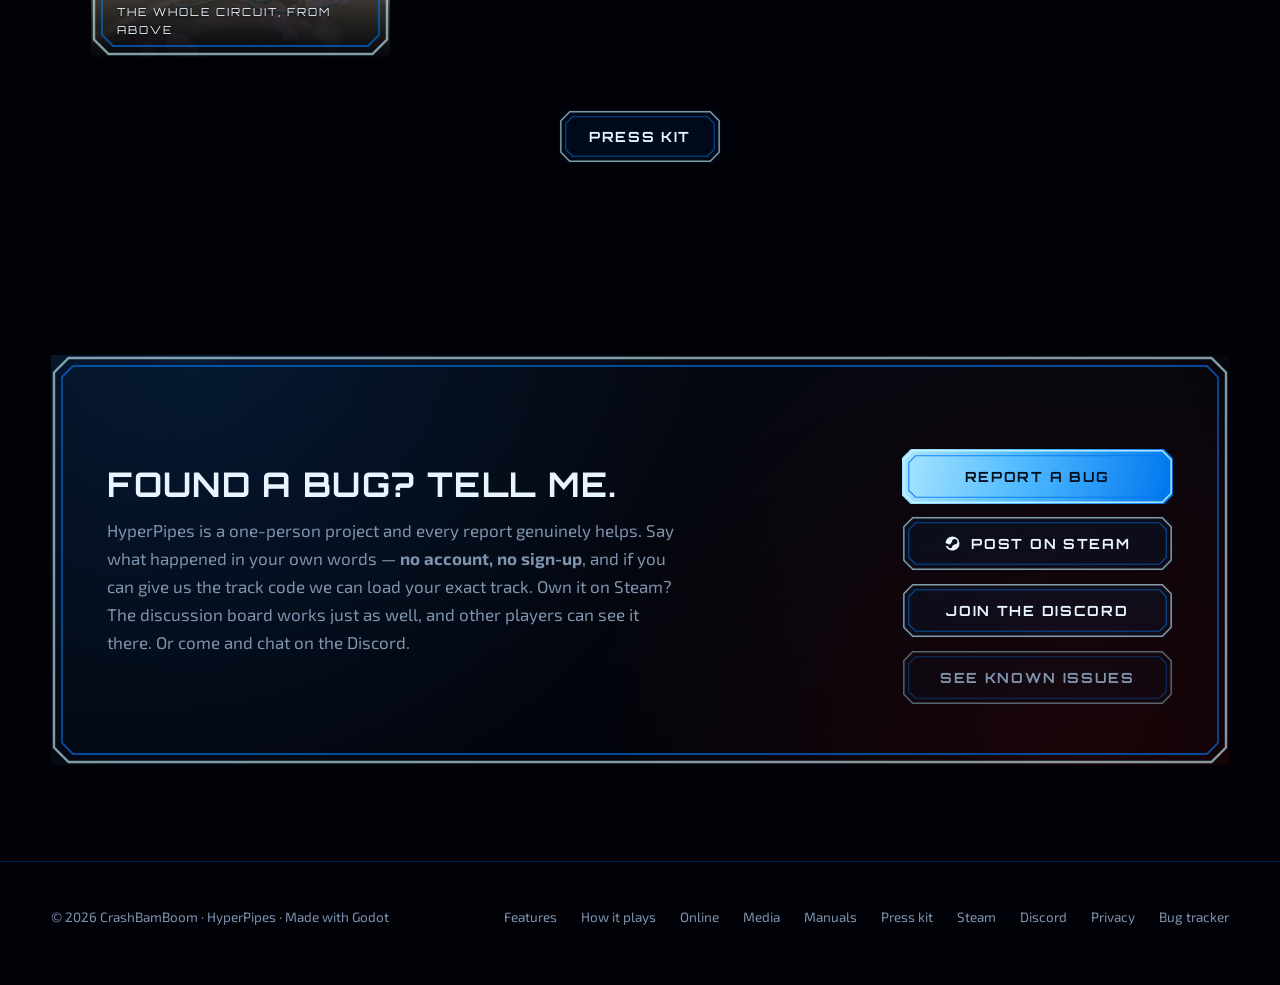
==== commit cc6885d8: "Discord in the top bar and the wishlist box; top bar no longer wraps or overflows The top bar wrappe" ====
--- a/index.html
+++ b/index.html
@@ -30,8 +30,11 @@
     </a>
     <nav class="nav">
       <a href="#features">Features</a>
-      <a href="#play">How it plays</a>
-      <a href="#online">Online</a>
+      <!-- 13 Oct 2026: "How it plays" and "Online" hide from the top bar (nav-extra) — five
+           links + four buttons are ~1,340 px and the column is 1,180 px, so the bar wrapped
+           and overflowed. Both stay in the footer. -->
+      <a class="nav-extra" href="#play">How it plays</a>
+      <a class="nav-extra" href="#online">Online</a>
       <a href="#media">Media</a>
       <a href="manual/">Manuals</a>
       <!-- MERGE 2026-08-19: David's nav won. His Wishlist button IS the Steam
@@ -42,6 +45,13 @@
       <!-- Press kit, added 2026-09-05 for Next Fest. It is a nav link and NOT a
            third hero button on purpose: the hero's job is the wishlist, and
            wishlists are what Next Fest counts. Press look in the top bar. -->
+      <!-- Discord in the top bar, added 2026-10-13 (his ask: "make the discord
+           available" — it was only in the bug box and the footer). Logo + word on a
+           wide screen; the logo alone on a phone (style.css), so the bar still fits. -->
+      <a class="btn btn-quiet nav-discord" href="https://discord.gg/yEZxEZgFXS" target="_blank" rel="noopener" aria-label="Join the Discord">
+        <svg viewBox="0 0 24 24" fill="currentColor" aria-hidden="true"><path d="M20.317 4.37a19.79 19.79 0 0 0-4.885-1.515.074.074 0 0 0-.079.037c-.21.375-.444.865-.608 1.25a18.27 18.27 0 0 0-5.487 0 12.64 12.64 0 0 0-.617-1.25.077.077 0 0 0-.079-.037A19.74 19.74 0 0 0 3.677 4.37a.07.07 0 0 0-.032.027C.533 9.046-.32 13.58.099 18.058a.082.082 0 0 0 .031.056 19.9 19.9 0 0 0 5.993 3.03.078.078 0 0 0 .084-.028c.462-.63.874-1.295 1.226-1.994a.076.076 0 0 0-.042-.106 13.1 13.1 0 0 1-1.872-.892.077.077 0 0 1-.008-.128c.126-.094.252-.192.372-.291a.074.074 0 0 1 .078-.01c3.928 1.793 8.18 1.793 12.062 0a.074.074 0 0 1 .078.009c.12.099.246.198.373.292a.077.077 0 0 1-.006.127 12.3 12.3 0 0 1-1.873.892.077.077 0 0 0-.041.107c.36.698.772 1.362 1.225 1.993a.076.076 0 0 0 .084.028 19.84 19.84 0 0 0 6.002-3.03.077.077 0 0 0 .032-.054c.5-5.177-.838-9.674-3.549-13.66a.061.061 0 0 0-.031-.03ZM8.02 15.331c-1.183 0-2.157-1.086-2.157-2.419 0-1.333.956-2.419 2.157-2.419 1.21 0 2.176 1.095 2.157 2.42 0 1.332-.956 2.418-2.157 2.418Zm7.975 0c-1.183 0-2.157-1.086-2.157-2.419 0-1.333.955-2.419 2.157-2.419 1.21 0 2.176 1.095 2.157 2.42 0 1.332-.946 2.418-2.157 2.418Z"/></svg>
+        <span>Discord</span>
+      </a>
       <a class="btn btn-quiet nav-press" href="https://drive.google.com/drive/folders/1Ry3wHKZiWd1DDAEuSRdzZDDoydDtB3-v?usp=sharing" target="_blank" rel="noopener">Press kit</a>
       <a class="btn btn-primary nav-wishlist" href="https://store.steampowered.com/app/5009100/HYPERPIPES/?utm_source=hyperpipesgame&amp;utm_medium=website&amp;utm_campaign=topbar" target="_blank" rel="noopener">
         <svg viewBox="0 0 24 24" fill="currentColor" aria-hidden="true">
@@ -377,13 +387,17 @@
              word "wishlist" appears once more, on the button, and nowhere else. -->
         <h2>Out <em>7 December</em>.<br>Free demo out now.</h2>
         <p>
-          The store page is live now. Add HyperPipes to your list and Steam tells
-          you the day the demo opens and the day the game launches.
+          The free demo is on Steam now. Add HyperPipes to your list and Steam
+          tells you the day the game launches.
         </p>
         <div class="actions">
           <a class="btn btn-primary" href="https://store.steampowered.com/app/5009100/?utm_source=hyperpipesgame&amp;utm_medium=website&amp;utm_campaign=wishlist" target="_blank" rel="noopener">
             <svg viewBox="0 0 24 24" fill="currentColor" aria-hidden="true"><path d="M12 2a10 10 0 0 0-9.96 9.14l5.34 2.2a2.82 2.82 0 0 1 1.6-.5h.14l2.37-3.44v-.05a3.77 3.77 0 1 1 3.77 3.77h-.09l-3.38 2.42v.12a2.83 2.83 0 0 1-5.6.55l-3.82-1.58A10 10 0 1 0 12 2Zm-4.3 15.16 1.22.5a2.13 2.13 0 1 0 1.2-3.02l1.3.54a1.56 1.56 0 1 1-1.2 2.88l-2.52-.9Zm7.56-4.3a2.51 2.51 0 1 0 0-5.02 2.51 2.51 0 0 0 0 5.02Zm0-.63a1.88 1.88 0 1 1 0-3.77 1.88 1.88 0 0 1 0 3.77Z"/></svg>
             Wishlist on Steam
+          </a>
+          <a class="btn" href="https://discord.gg/yEZxEZgFXS" target="_blank" rel="noopener">
+            <svg viewBox="0 0 24 24" fill="currentColor" aria-hidden="true"><path d="M20.317 4.37a19.79 19.79 0 0 0-4.885-1.515.074.074 0 0 0-.079.037c-.21.375-.444.865-.608 1.25a18.27 18.27 0 0 0-5.487 0 12.64 12.64 0 0 0-.617-1.25.077.077 0 0 0-.079-.037A19.74 19.74 0 0 0 3.677 4.37a.07.07 0 0 0-.032.027C.533 9.046-.32 13.58.099 18.058a.082.082 0 0 0 .031.056 19.9 19.9 0 0 0 5.993 3.03.078.078 0 0 0 .084-.028c.462-.63.874-1.295 1.226-1.994a.076.076 0 0 0-.042-.106 13.1 13.1 0 0 1-1.872-.892.077.077 0 0 1-.008-.128c.126-.094.252-.192.372-.291a.074.074 0 0 1 .078-.01c3.928 1.793 8.18 1.793 12.062 0a.074.074 0 0 1 .078.009c.12.099.246.198.373.292a.077.077 0 0 1-.006.127 12.3 12.3 0 0 1-1.873.892.077.077 0 0 0-.041.107c.36.698.772 1.362 1.225 1.993a.076.076 0 0 0 .084.028 19.84 19.84 0 0 0 6.002-3.03.077.077 0 0 0 .032-.054c.5-5.177-.838-9.674-3.549-13.66a.061.061 0 0 0-.031-.03ZM8.02 15.331c-1.183 0-2.157-1.086-2.157-2.419 0-1.333.956-2.419 2.157-2.419 1.21 0 2.176 1.095 2.157 2.42 0 1.332-.956 2.418-2.157 2.418Zm7.975 0c-1.183 0-2.157-1.086-2.157-2.419 0-1.333.955-2.419 2.157-2.419 1.21 0 2.176 1.095 2.157 2.42 0 1.332-.946 2.418-2.157 2.418Z"/></svg>
+            Join the Discord
           </a>
           <a class="btn" href="#features">What's in it</a>
         </div>
--- a/assets/css/style.css
+++ b/assets/css/style.css
@@ -293,6 +293,19 @@
    Restated here at .nav specificity. */
 .nav .btn-primary, .nav .btn-primary:hover { color: #04121f; }
 .nav-wishlist { gap: 8px; }
+.nav-discord { gap: 8px; }
+/* 13 Oct 2026, the top bar rearranged: it wrapped ("HOW IT / PLAYS", "REPORT A / BUG") and
+   the Wishlist ran past the column. No item may wrap; Discord is the logo alone (its name is
+   the aria-label); two links leave the bar (footer keeps them); the rest leave below 1240 px. */
+.nav { gap: 24px; }
+.nav a, .nav .btn { white-space: nowrap; }
+.nav .nav-extra { display: none; }
+.nav .nav-discord { padding-left: 14px; padding-right: 14px; }
+.nav .nav-discord span { display: none; }
+.nav .nav-discord svg { width: 18px; height: 18px; }
+@media (max-width: 1240px) {
+  .nav a:not(.btn) { display: none; }
+}
 
 /* --- hero ---------------------------------------------------------------- */
 
@@ -776,6 +789,7 @@
      was wrong — a journalist on a phone opens the Drive folder to LOOK and
      saves the kit later (David, 2026-09-17: "on the phone, nothing"). */
   .nav .nav-bug { display: none; }
+  .nav .nav-discord { padding-left: 12px; padding-right: 12px; }
   /* The press kit STAYS in the top bar on a phone, small, beside the wishlist
      (David, 2026-09-17: "add a small button beside wishlist at the top of the
      phone webpage"). The wishlist keeps the loud colour; this one stays quiet. */
@@ -788,7 +802,8 @@
 
 /* very narrow phones: the wordmark is one long word now, so give the top bar
    room rather than letting the brand and the button fight each other */
-@media (max-width: 400px) {
+/* 13 Oct 2026: was 400 px — at 390-430 px the Wishlist ran past the screen edge. */
+@media (max-width: 520px) {
   .brand b { font-size: 14px; letter-spacing: 0.06em; }
   .brand img { width: 32px; height: 32px; }
   .nav .btn { padding: 10px 14px; font-size: 10px; letter-spacing: 0.08em; }
@@ -799,12 +814,21 @@
 
 /* the narrowest phones: three things only just fit in the top bar. David picked
    the look WITH the wordmark (2026-09-17), so it shrinks rather than hides. */
-@media (max-width: 375px) {
+/* 13 Oct 2026: was 375 px — 390-440 px phones need these sizes too (measured in frames). */
+@media (max-width: 440px) {
   .brand { gap: 6px; }
   .brand b { font-size: 11px; letter-spacing: 0.03em; }
   .brand img { width: 26px; height: 26px; }
   .nav { gap: 6px; }
   .nav .btn { padding: 9px 9px; font-size: 9px; letter-spacing: 0.04em; }
+}
+
+/* 13 Oct 2026: the smallest phones (320 px) cannot fit four things. The Discord logo goes
+   first — it is in the wishlist band, the bug box and the footer; the Wishlist and the
+   press kit (David, 17 Sept) stay. */
+@media (max-width: 350px) {
+  .nav .nav-discord { display: none; }
+  .nav { gap: 4px; }
 }
 
 @media (prefers-reduced-motion: reduce) {
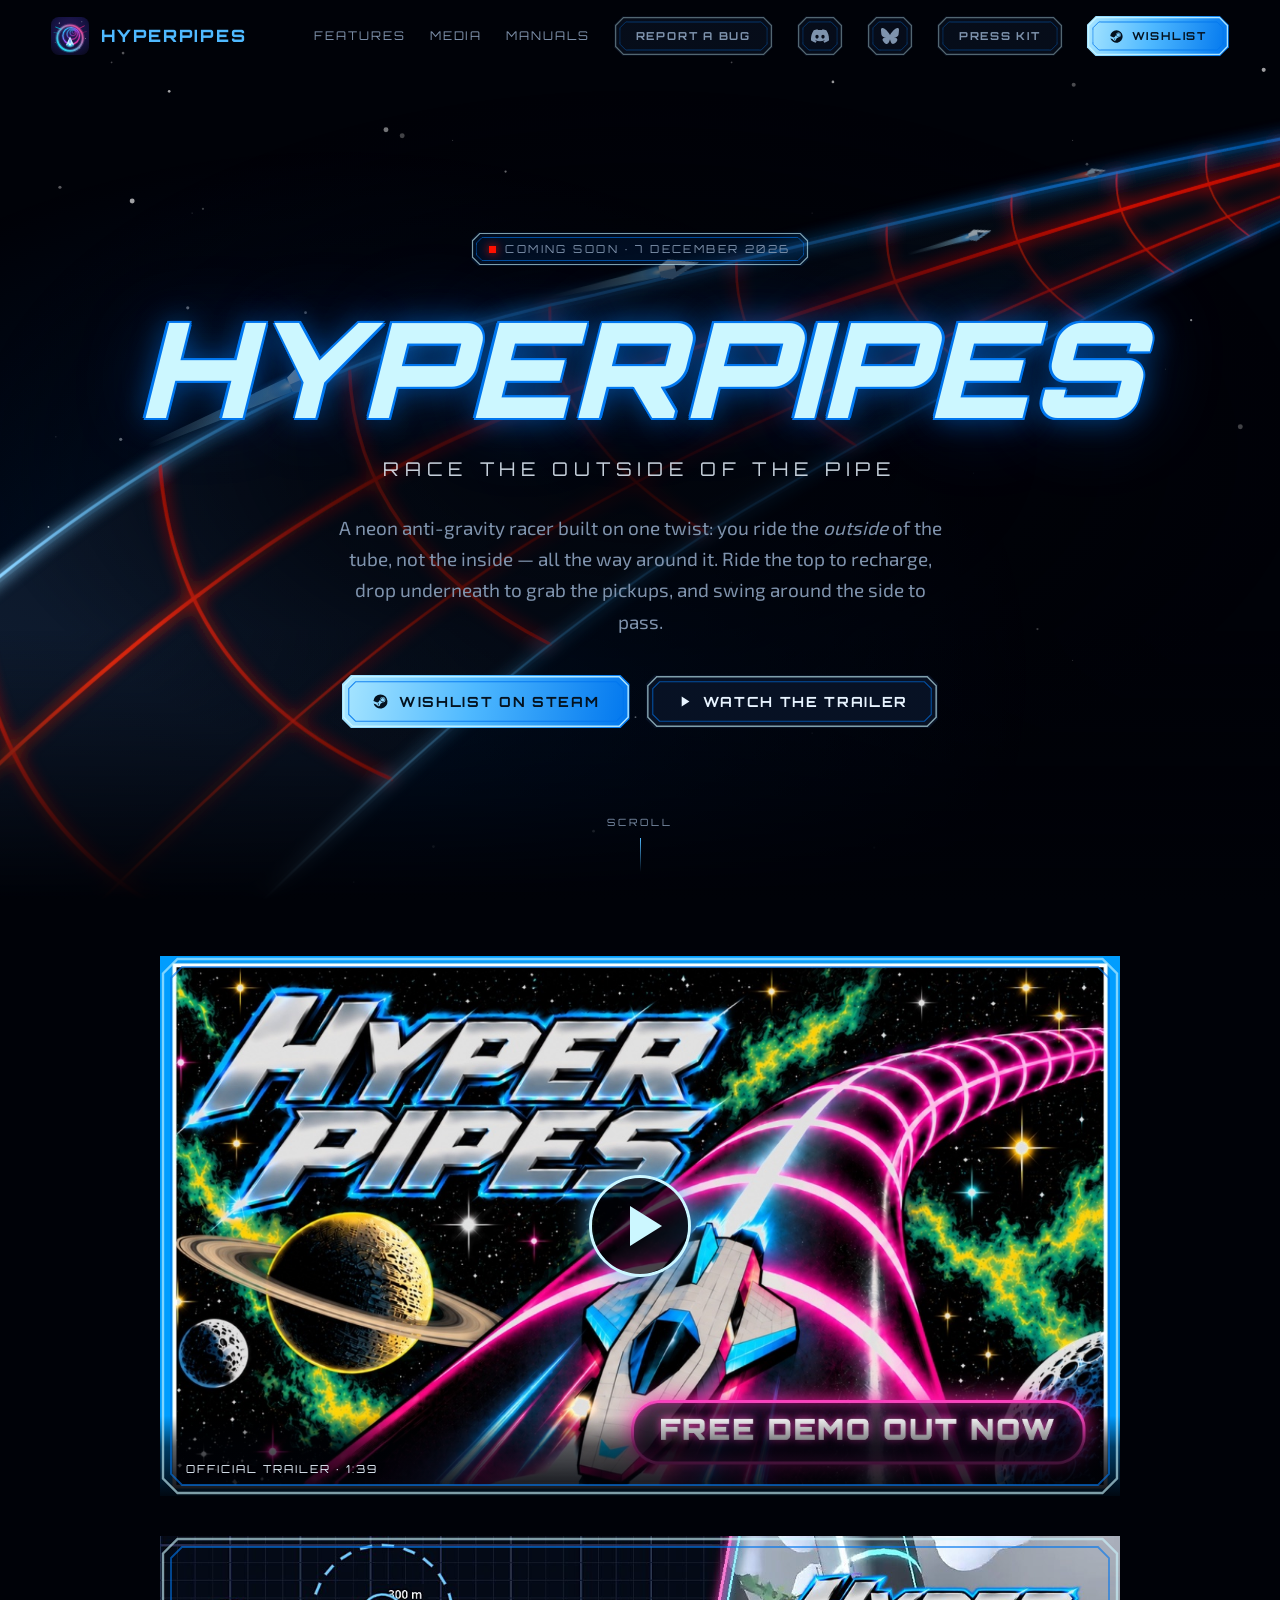
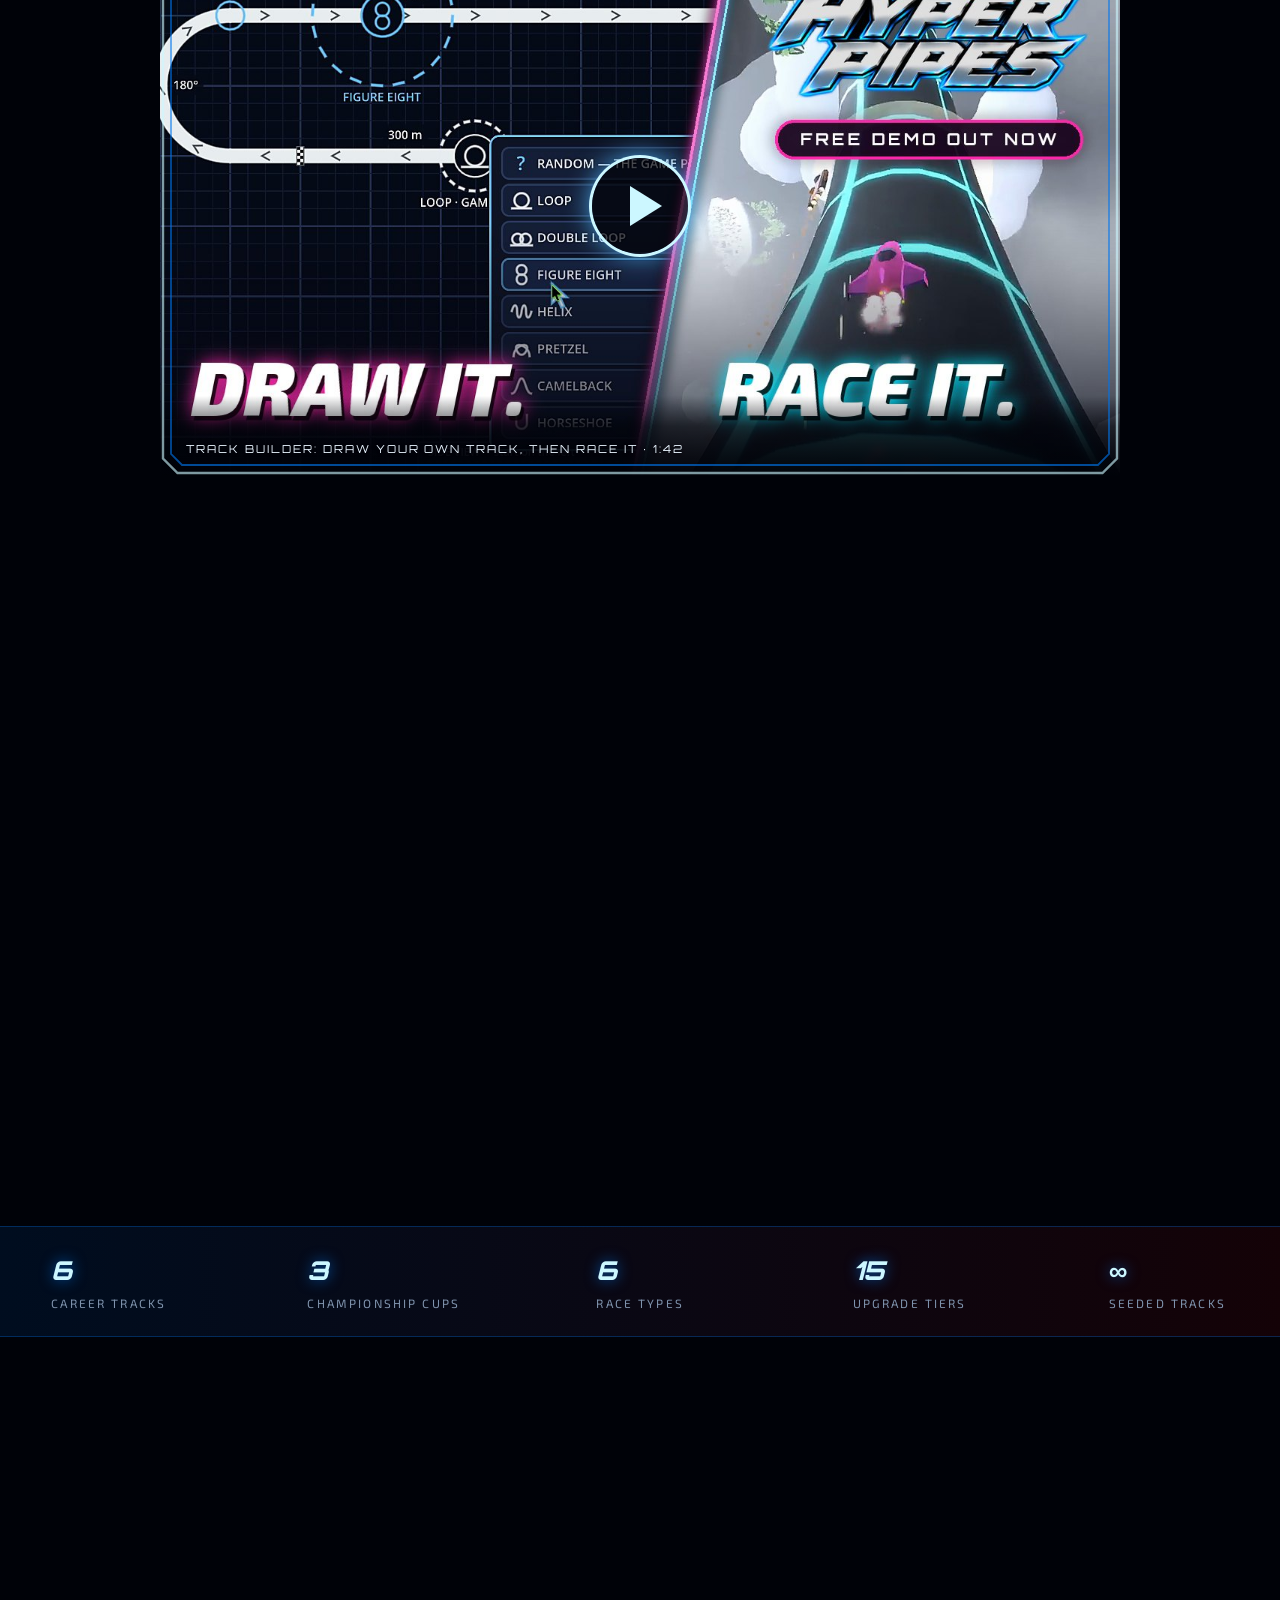
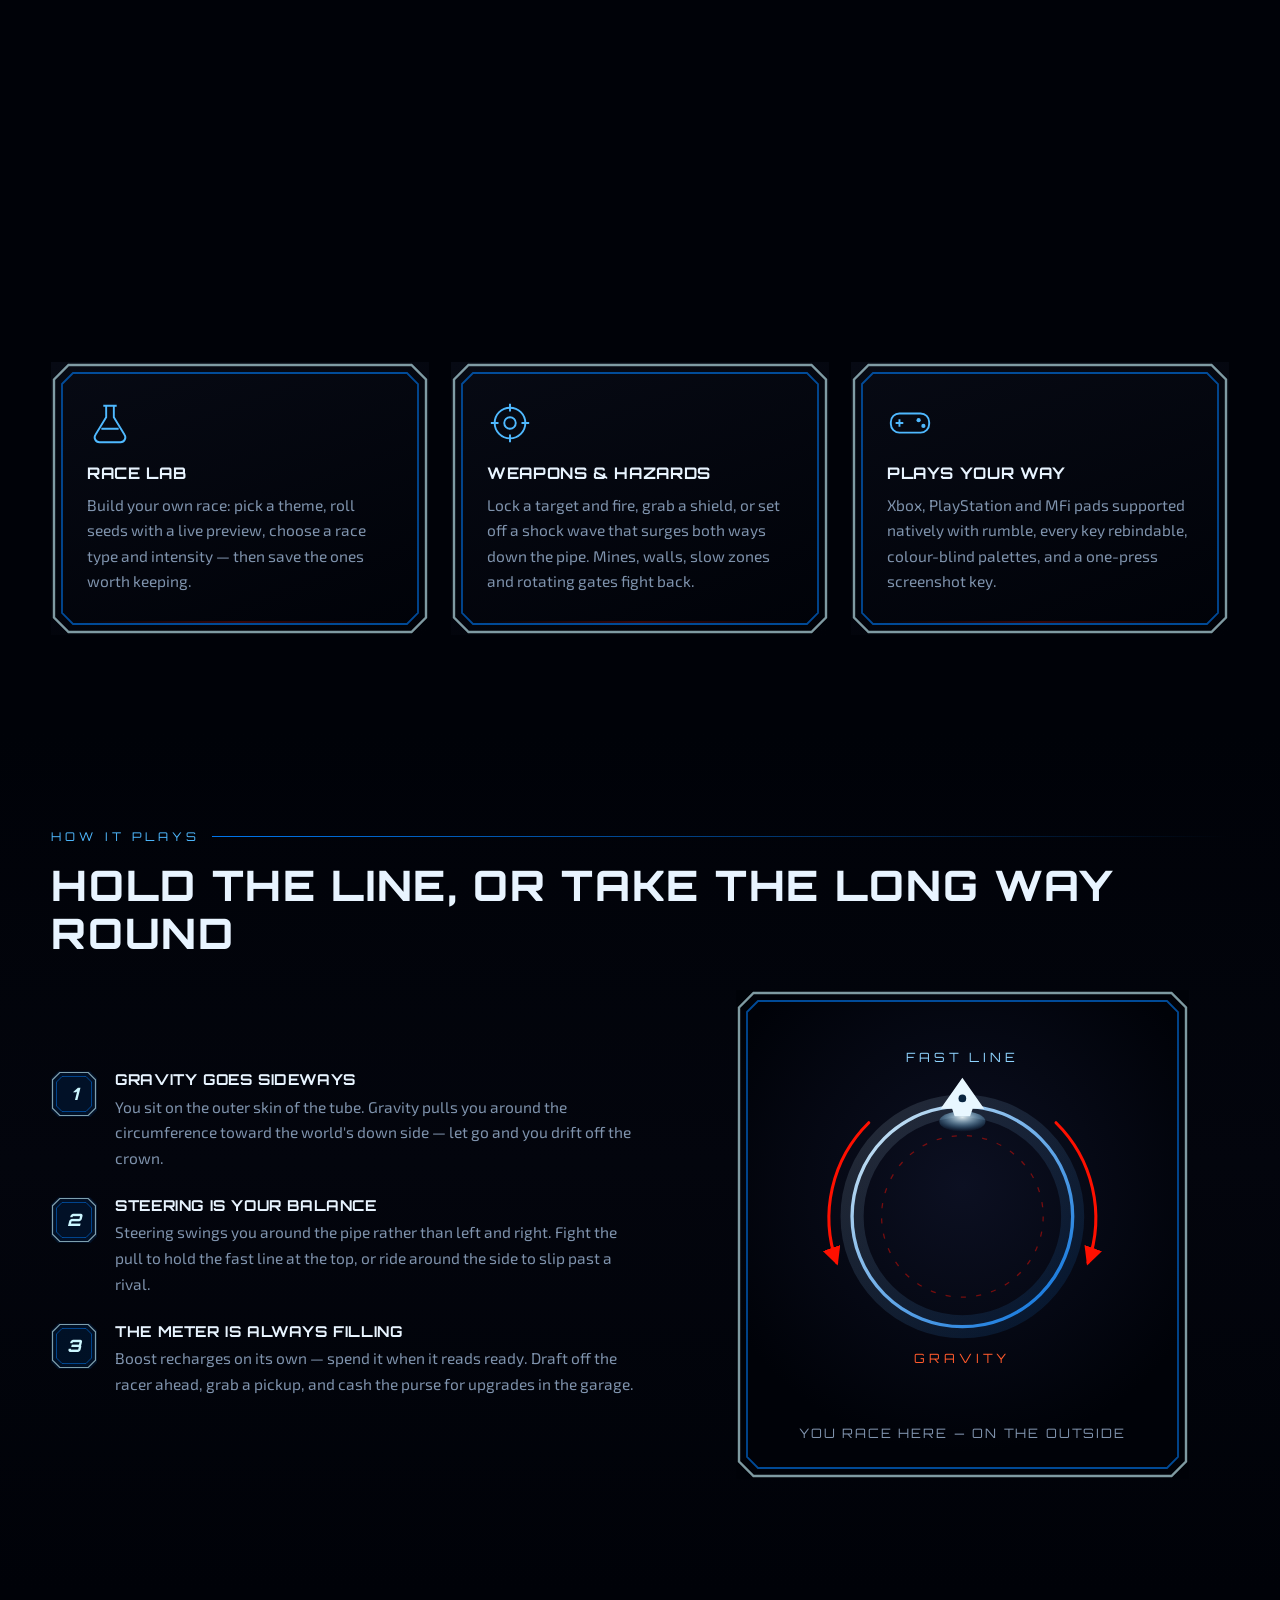
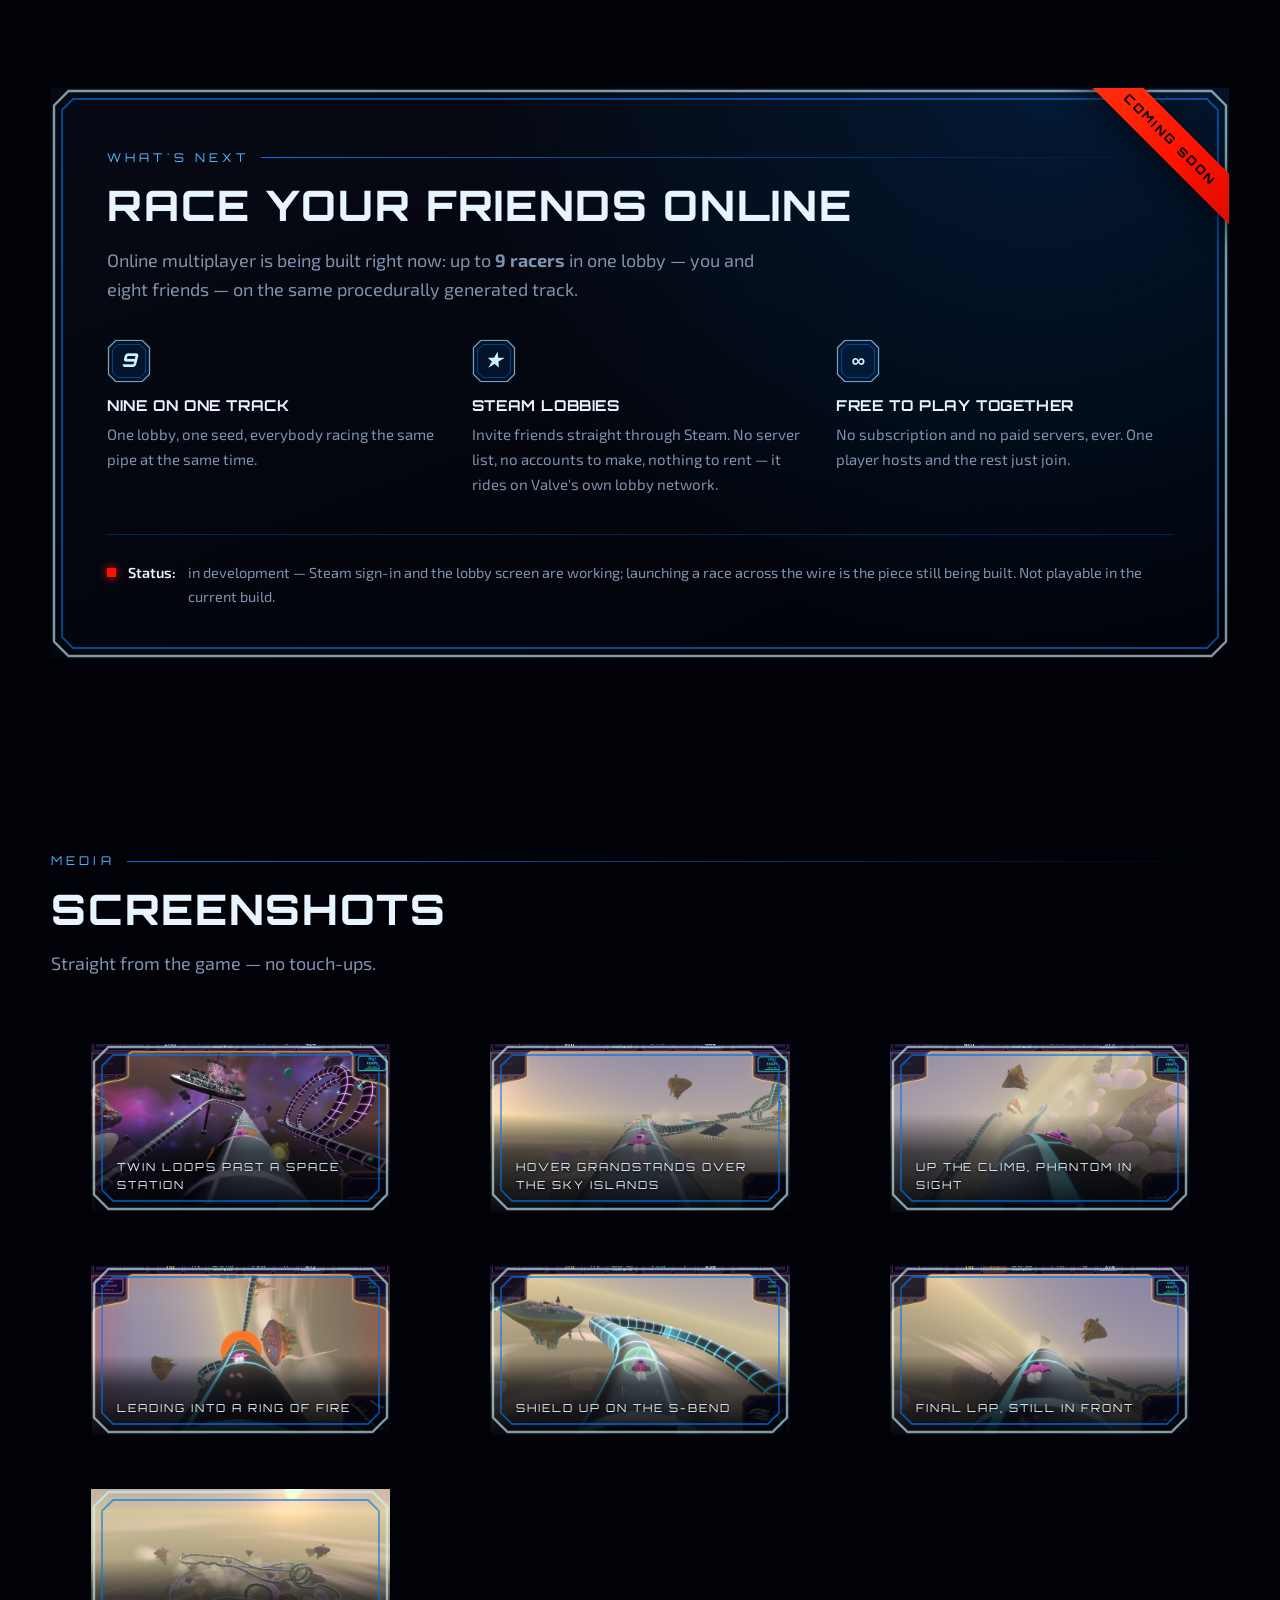
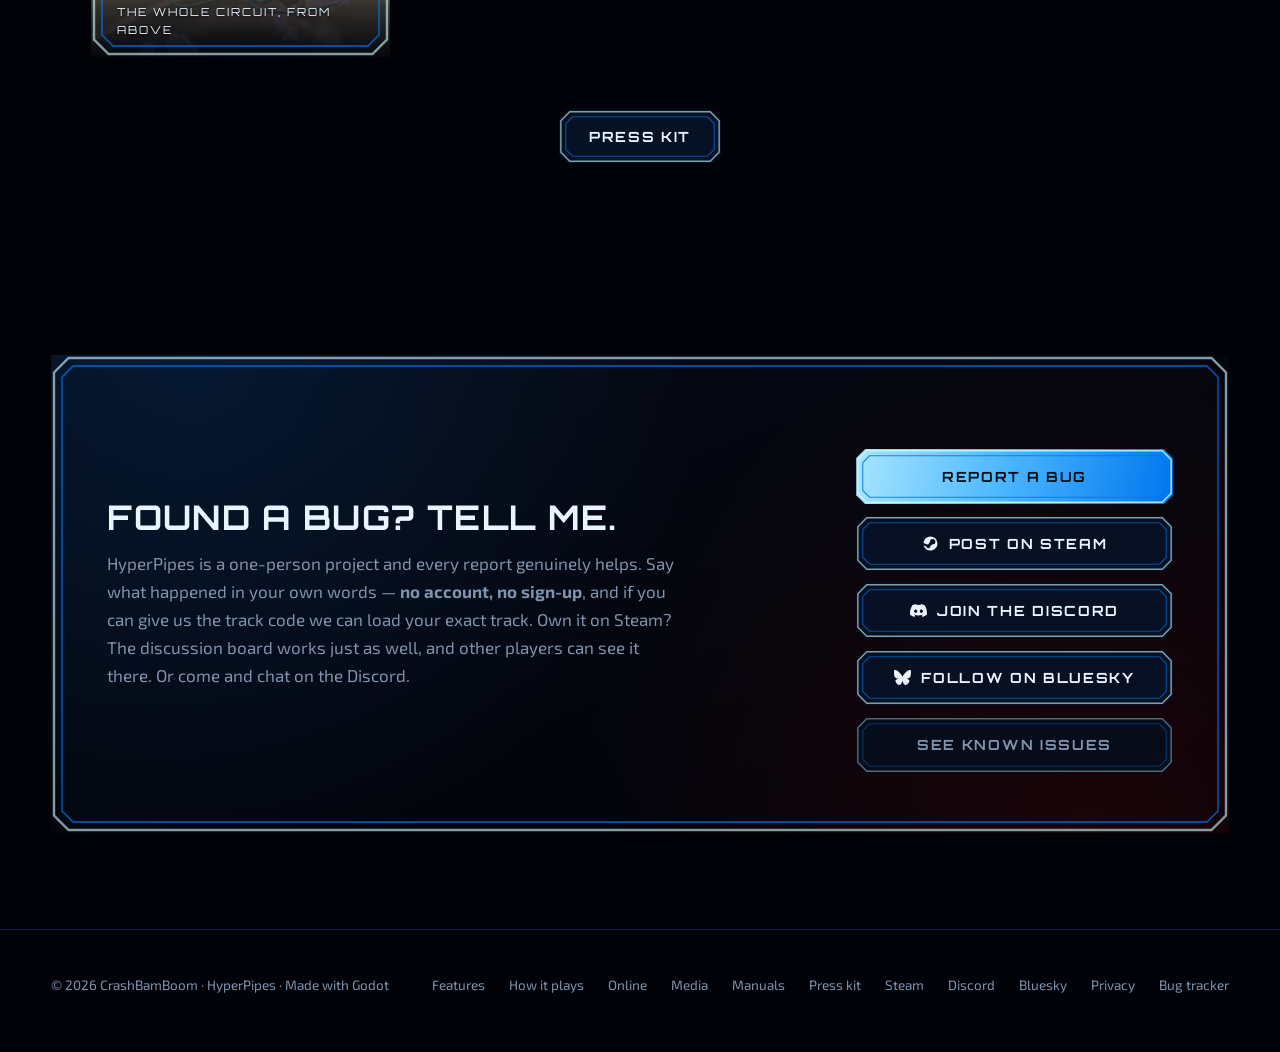
==== commit 22988398: "Bluesky: logo button in the top bar, Follow on Bluesky in the bottom box, footer link Bluesky leaves" ====
--- a/index.html
+++ b/index.html
@@ -52,6 +52,12 @@
         <svg viewBox="0 0 24 24" fill="currentColor" aria-hidden="true"><path d="M20.317 4.37a19.79 19.79 0 0 0-4.885-1.515.074.074 0 0 0-.079.037c-.21.375-.444.865-.608 1.25a18.27 18.27 0 0 0-5.487 0 12.64 12.64 0 0 0-.617-1.25.077.077 0 0 0-.079-.037A19.74 19.74 0 0 0 3.677 4.37a.07.07 0 0 0-.032.027C.533 9.046-.32 13.58.099 18.058a.082.082 0 0 0 .031.056 19.9 19.9 0 0 0 5.993 3.03.078.078 0 0 0 .084-.028c.462-.63.874-1.295 1.226-1.994a.076.076 0 0 0-.042-.106 13.1 13.1 0 0 1-1.872-.892.077.077 0 0 1-.008-.128c.126-.094.252-.192.372-.291a.074.074 0 0 1 .078-.01c3.928 1.793 8.18 1.793 12.062 0a.074.074 0 0 1 .078.009c.12.099.246.198.373.292a.077.077 0 0 1-.006.127 12.3 12.3 0 0 1-1.873.892.077.077 0 0 0-.041.107c.36.698.772 1.362 1.225 1.993a.076.076 0 0 0 .084.028 19.84 19.84 0 0 0 6.002-3.03.077.077 0 0 0 .032-.054c.5-5.177-.838-9.674-3.549-13.66a.061.061 0 0 0-.031-.03ZM8.02 15.331c-1.183 0-2.157-1.086-2.157-2.419 0-1.333.956-2.419 2.157-2.419 1.21 0 2.176 1.095 2.157 2.42 0 1.332-.956 2.418-2.157 2.418Zm7.975 0c-1.183 0-2.157-1.086-2.157-2.419 0-1.333.955-2.419 2.157-2.419 1.21 0 2.176 1.095 2.157 2.42 0 1.332-.946 2.418-2.157 2.418Z"/></svg>
         <span>Discord</span>
       </a>
+      <!-- Bluesky, added 2026-10-13 (his ask: a button at the top and the bottom). The
+           game's account: @hyperpipesgame.bsky.social. Logo-only, like Discord. -->
+      <a class="btn btn-quiet nav-discord nav-bsky" href="https://bsky.app/profile/hyperpipesgame.bsky.social" target="_blank" rel="noopener" aria-label="HyperPipes on Bluesky">
+        <svg viewBox="0 0 24 24" fill="currentColor" aria-hidden="true"><path d="M12 10.8c-1.087-2.114-4.046-6.053-6.798-7.995C2.566.944 1.561 1.266.902 1.565.139 1.908 0 3.08 0 3.768c0 .69.378 5.65.624 6.479.815 2.736 3.713 3.66 6.383 3.364.136-.02.275-.039.415-.056-.138.022-.276.04-.415.056-3.912.58-7.387 2.005-2.83 7.078 5.013 5.19 6.87-1.113 7.823-4.308.953 3.195 2.05 9.271 7.733 4.308 4.267-4.308 1.172-6.498-2.74-7.078a8.741 8.741 0 0 1-.415-.056c.14.017.279.036.415.056 2.67.297 5.568-.628 6.383-3.364.246-.828.624-5.79.624-6.478 0-.69-.139-1.861-.902-2.206-.659-.298-1.664-.62-4.3 1.24C16.046 4.748 13.087 8.687 12 10.8Z"/></svg>
+        <span>Bluesky</span>
+      </a>
       <a class="btn btn-quiet nav-press" href="https://drive.google.com/drive/folders/1Ry3wHKZiWd1DDAEuSRdzZDDoydDtB3-v?usp=sharing" target="_blank" rel="noopener">Press kit</a>
       <a class="btn btn-primary nav-wishlist" href="https://store.steampowered.com/app/5009100/HYPERPIPES/?utm_source=hyperpipesgame&amp;utm_medium=website&amp;utm_campaign=topbar" target="_blank" rel="noopener">
         <svg viewBox="0 0 24 24" fill="currentColor" aria-hidden="true">
@@ -661,7 +667,14 @@
           <svg viewBox="0 0 24 24" fill="currentColor" aria-hidden="true"><path d="M12 2a10 10 0 0 0-9.96 9.2l5.34 2.21a2.82 2.82 0 0 1 1.6-.49l2.37-3.44v-.05a3.76 3.76 0 1 1 3.76 3.76h-.09l-3.38 2.41c0 .07.01.14.01.2a2.83 2.83 0 0 1-5.61.55l-3.8-1.58A10 10 0 1 0 12 2Z"/></svg>
           Post on Steam
         </a>
-        <a class="btn" href="https://discord.gg/yEZxEZgFXS" target="_blank" rel="noopener">Join the Discord</a>
+        <a class="btn" href="https://discord.gg/yEZxEZgFXS" target="_blank" rel="noopener">
+          <svg viewBox="0 0 24 24" fill="currentColor" aria-hidden="true"><path d="M20.317 4.37a19.79 19.79 0 0 0-4.885-1.515.074.074 0 0 0-.079.037c-.21.375-.444.865-.608 1.25a18.27 18.27 0 0 0-5.487 0 12.64 12.64 0 0 0-.617-1.25.077.077 0 0 0-.079-.037A19.74 19.74 0 0 0 3.677 4.37a.07.07 0 0 0-.032.027C.533 9.046-.32 13.58.099 18.058a.082.082 0 0 0 .031.056 19.9 19.9 0 0 0 5.993 3.03.078.078 0 0 0 .084-.028c.462-.63.874-1.295 1.226-1.994a.076.076 0 0 0-.042-.106 13.1 13.1 0 0 1-1.872-.892.077.077 0 0 1-.008-.128c.126-.094.252-.192.372-.291a.074.074 0 0 1 .078-.01c3.928 1.793 8.18 1.793 12.062 0a.074.074 0 0 1 .078.009c.12.099.246.198.373.292a.077.077 0 0 1-.006.127 12.3 12.3 0 0 1-1.873.892.077.077 0 0 0-.041.107c.36.698.772 1.362 1.225 1.993a.076.076 0 0 0 .084.028 19.84 19.84 0 0 0 6.002-3.03.077.077 0 0 0 .032-.054c.5-5.177-.838-9.674-3.549-13.66a.061.061 0 0 0-.031-.03ZM8.02 15.331c-1.183 0-2.157-1.086-2.157-2.419 0-1.333.956-2.419 2.157-2.419 1.21 0 2.176 1.095 2.157 2.42 0 1.332-.956 2.418-2.157 2.418Zm7.975 0c-1.183 0-2.157-1.086-2.157-2.419 0-1.333.955-2.419 2.157-2.419 1.21 0 2.176 1.095 2.157 2.42 0 1.332-.946 2.418-2.157 2.418Z"/></svg>
+          Join the Discord
+        </a>
+        <a class="btn" href="https://bsky.app/profile/hyperpipesgame.bsky.social" target="_blank" rel="noopener">
+          <svg viewBox="0 0 24 24" fill="currentColor" aria-hidden="true"><path d="M12 10.8c-1.087-2.114-4.046-6.053-6.798-7.995C2.566.944 1.561 1.266.902 1.565.139 1.908 0 3.08 0 3.768c0 .69.378 5.65.624 6.479.815 2.736 3.713 3.66 6.383 3.364.136-.02.275-.039.415-.056-.138.022-.276.04-.415.056-3.912.58-7.387 2.005-2.83 7.078 5.013 5.19 6.87-1.113 7.823-4.308.953 3.195 2.05 9.271 7.733 4.308 4.267-4.308 1.172-6.498-2.74-7.078a8.741 8.741 0 0 1-.415-.056c.14.017.279.036.415.056 2.67.297 5.568-.628 6.383-3.364.246-.828.624-5.79.624-6.478 0-.69-.139-1.861-.902-2.206-.659-.298-1.664-.62-4.3 1.24C16.046 4.748 13.087 8.687 12 10.8Z"/></svg>
+          Follow on Bluesky
+        </a>
         <a class="btn btn-quiet" href="https://github.com/CrashBam/hyperpipes-bugs/issues" target="_blank" rel="noopener">See known issues</a>
       </div>
     </div>
@@ -681,6 +694,7 @@
       <a href="https://drive.google.com/drive/folders/1Ry3wHKZiWd1DDAEuSRdzZDDoydDtB3-v?usp=sharing" target="_blank" rel="noopener">Press kit</a>
       <a href="https://store.steampowered.com/app/5009100/?utm_source=hyperpipesgame&amp;utm_medium=website&amp;utm_campaign=footer" target="_blank" rel="noopener">Steam</a>
       <a href="https://discord.gg/yEZxEZgFXS" target="_blank" rel="noopener">Discord</a>
+      <a href="https://bsky.app/profile/hyperpipesgame.bsky.social" target="_blank" rel="noopener">Bluesky</a>
       <a href="privacy/">Privacy</a>
       <a href="https://github.com/CrashBam/hyperpipes-bugs/issues" target="_blank" rel="noopener">Bug tracker</a>
     </nav>
--- a/assets/css/style.css
+++ b/assets/css/style.css
@@ -214,14 +214,17 @@
   letter-spacing: 0.12em;
   text-transform: uppercase;
   color: var(--text);
-  background: rgba(0, 118, 238, 0.07);
+  /* The blue tint now sits on a SOLID dark panel (13 Oct 2026). It was 7% blue and
+     nothing else, so the page's starfield showed through — David saw a "pixel" in the
+     Discord button and asked if it was on purpose. It was a star behind the glass. */
+  background: linear-gradient(rgba(0, 118, 238, 0.07), rgba(0, 118, 238, 0.07)), var(--panel);
   cursor: pointer;
   transition: transform .18s ease, box-shadow .18s ease, background .18s ease;
 }
 .btn:hover {
   color: #fff;
   transform: translateY(-2px);
-  background: rgba(0, 118, 238, 0.18);
+  background: linear-gradient(rgba(0, 118, 238, 0.18), rgba(0, 118, 238, 0.18)), var(--panel);
   box-shadow: 0 8px 30px rgba(0, 118, 238, 0.28);
 }
 .btn:hover::before { opacity: 1; }
@@ -823,11 +826,18 @@
   .nav .btn { padding: 9px 9px; font-size: 9px; letter-spacing: 0.04em; }
 }
 
+/* 13 Oct 2026: on phones under 400 px the Bluesky logo leaves the top bar (measured: 22-35 px
+   too wide at 375-390 px with both logos). It stays in the footer. Discord, the press kit
+   (David, 17 Sept) and the Wishlist stay. */
+@media (max-width: 400px) {
+  .nav .nav-bsky { display: none; }
+}
+
 /* 13 Oct 2026: the smallest phones (320 px) cannot fit four things. The Discord logo goes
    first — it is in the wishlist band, the bug box and the footer; the Wishlist and the
    press kit (David, 17 Sept) stay. */
 @media (max-width: 350px) {
-  .nav .nav-discord { display: none; }
+  .nav .nav-discord { display: none; }  /* Bluesky too: it shares the class */
   .nav { gap: 4px; }
 }
 
@@ -878,7 +888,7 @@
   margin: 22px 0 0;
 }
 .doc-links .btn { --fw: 14px; padding: 11px 20px; font-size: 12px; }
-.btn-quiet { color: var(--muted); background: rgba(0, 118, 238, 0.03); }
+.btn-quiet { color: var(--muted); background: linear-gradient(rgba(0, 118, 238, 0.03), rgba(0, 118, 238, 0.03)), var(--panel); }
 .btn-quiet::before { opacity: .38; }
 
 .foot-note {
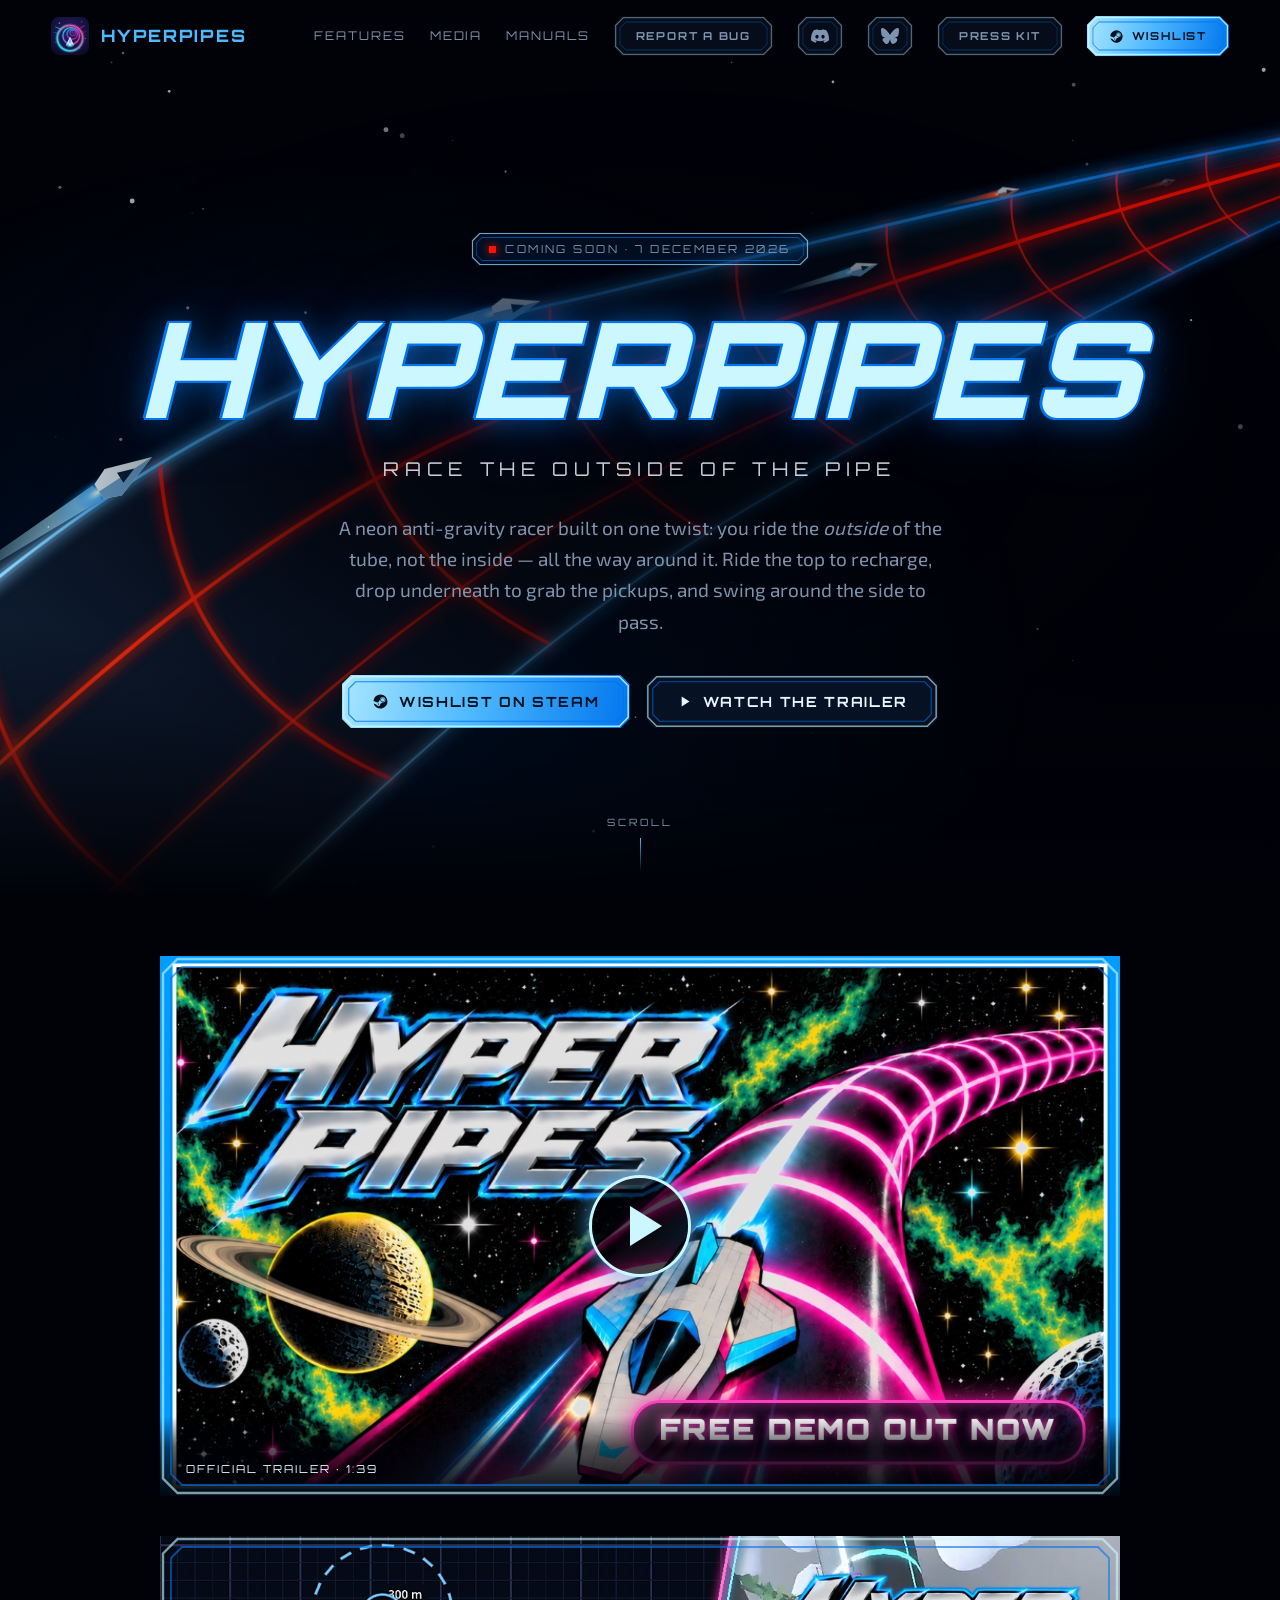
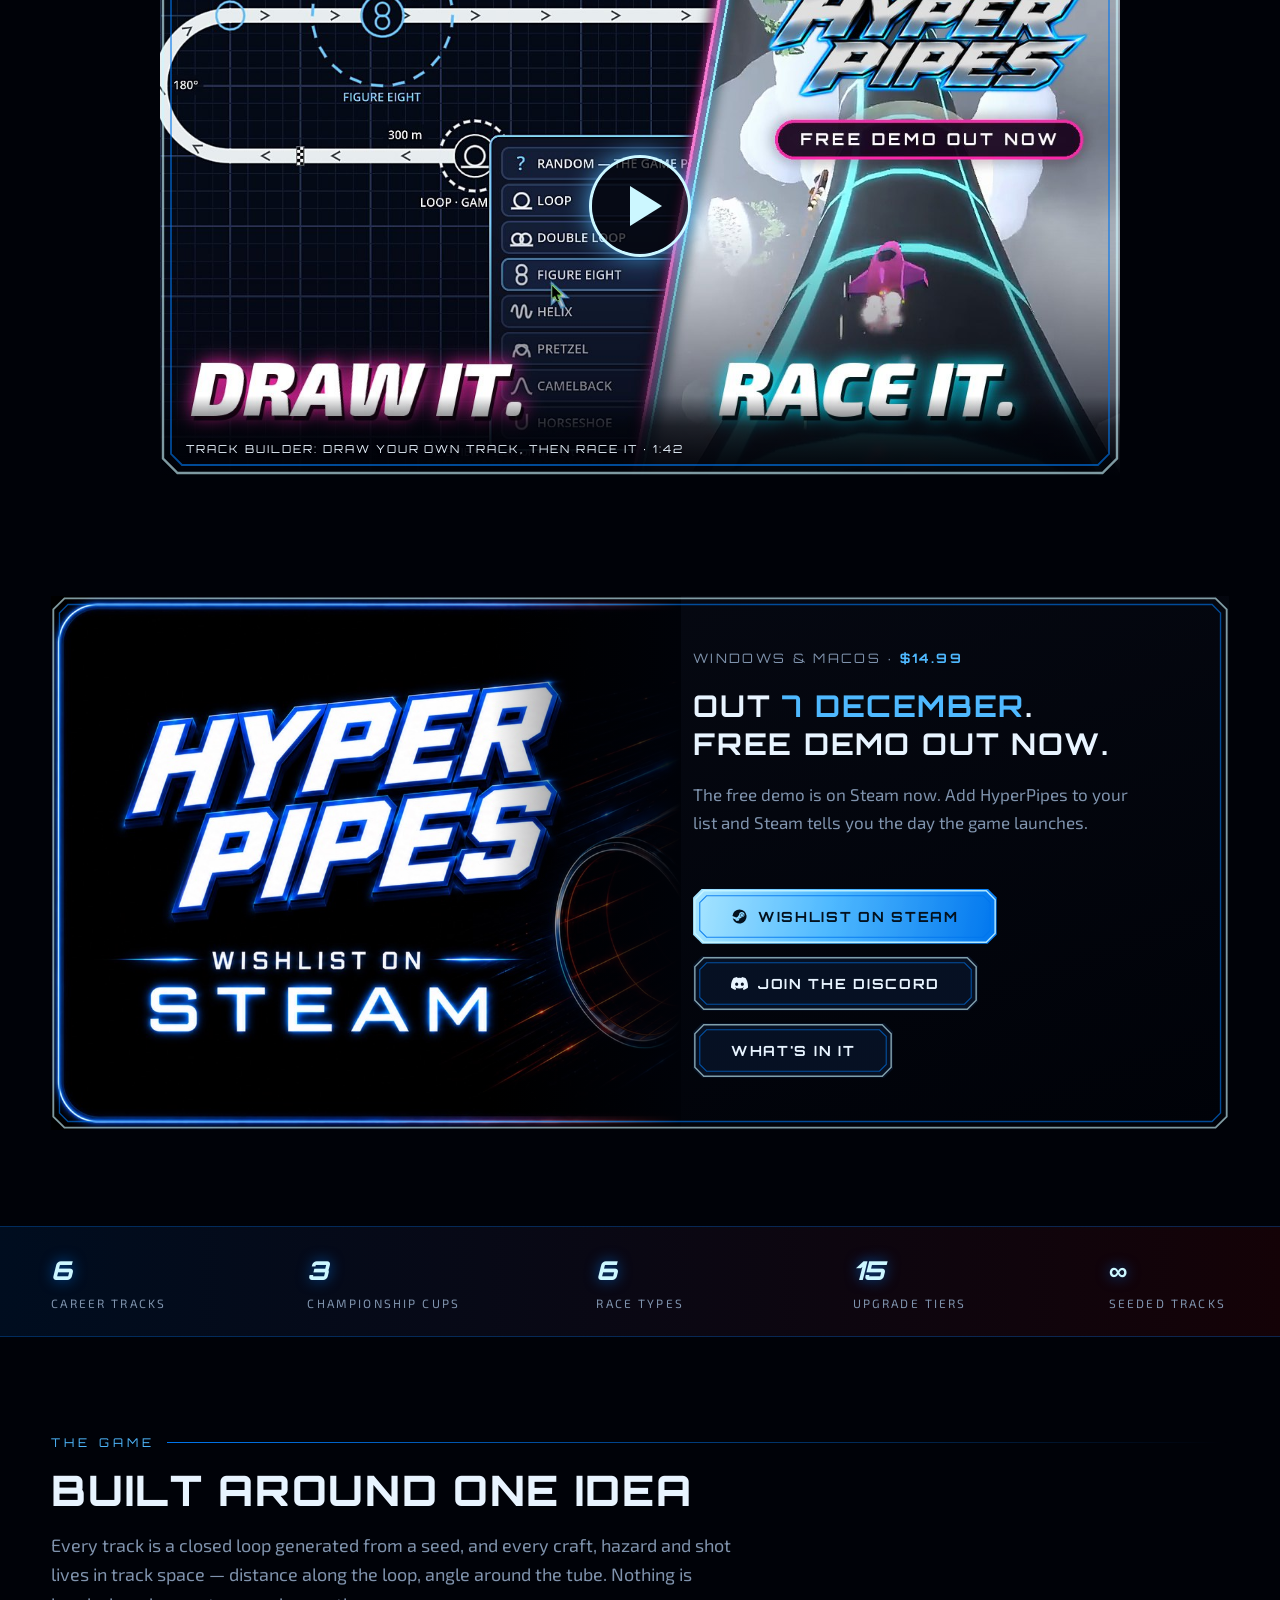
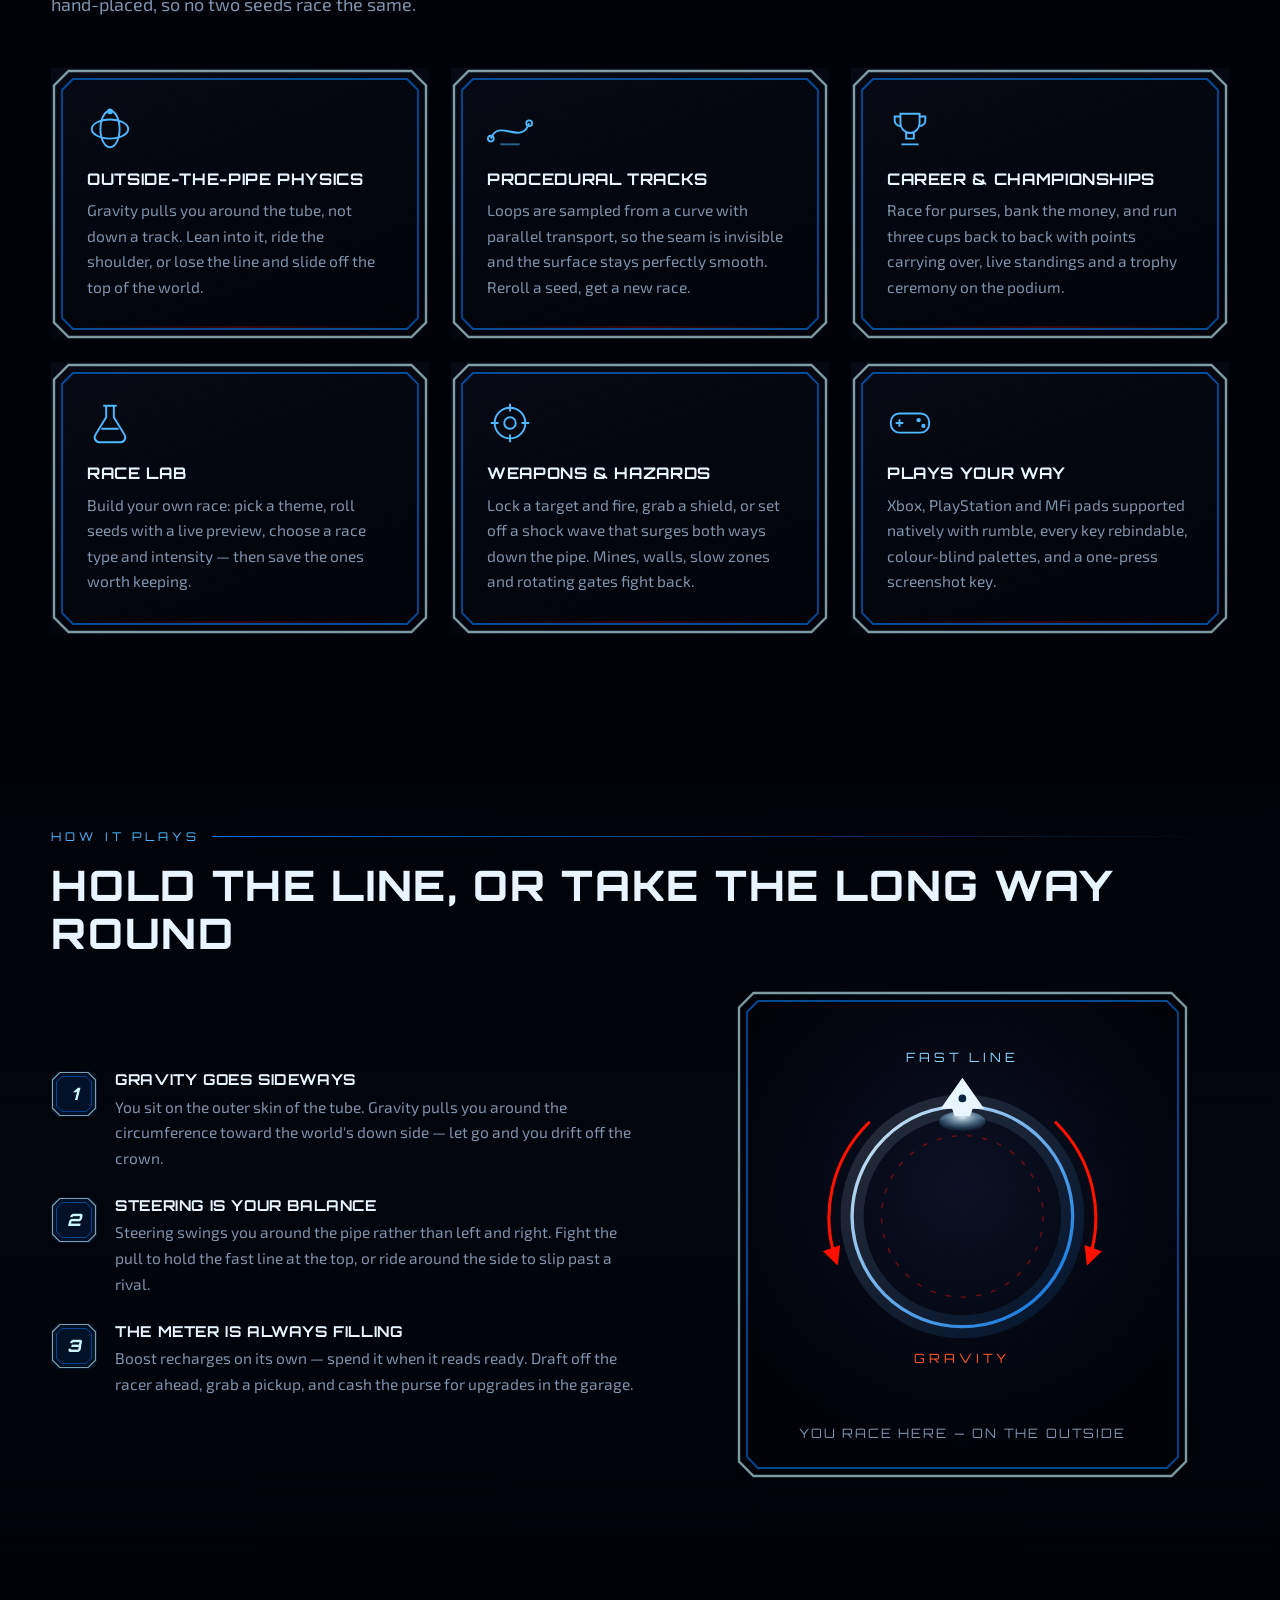
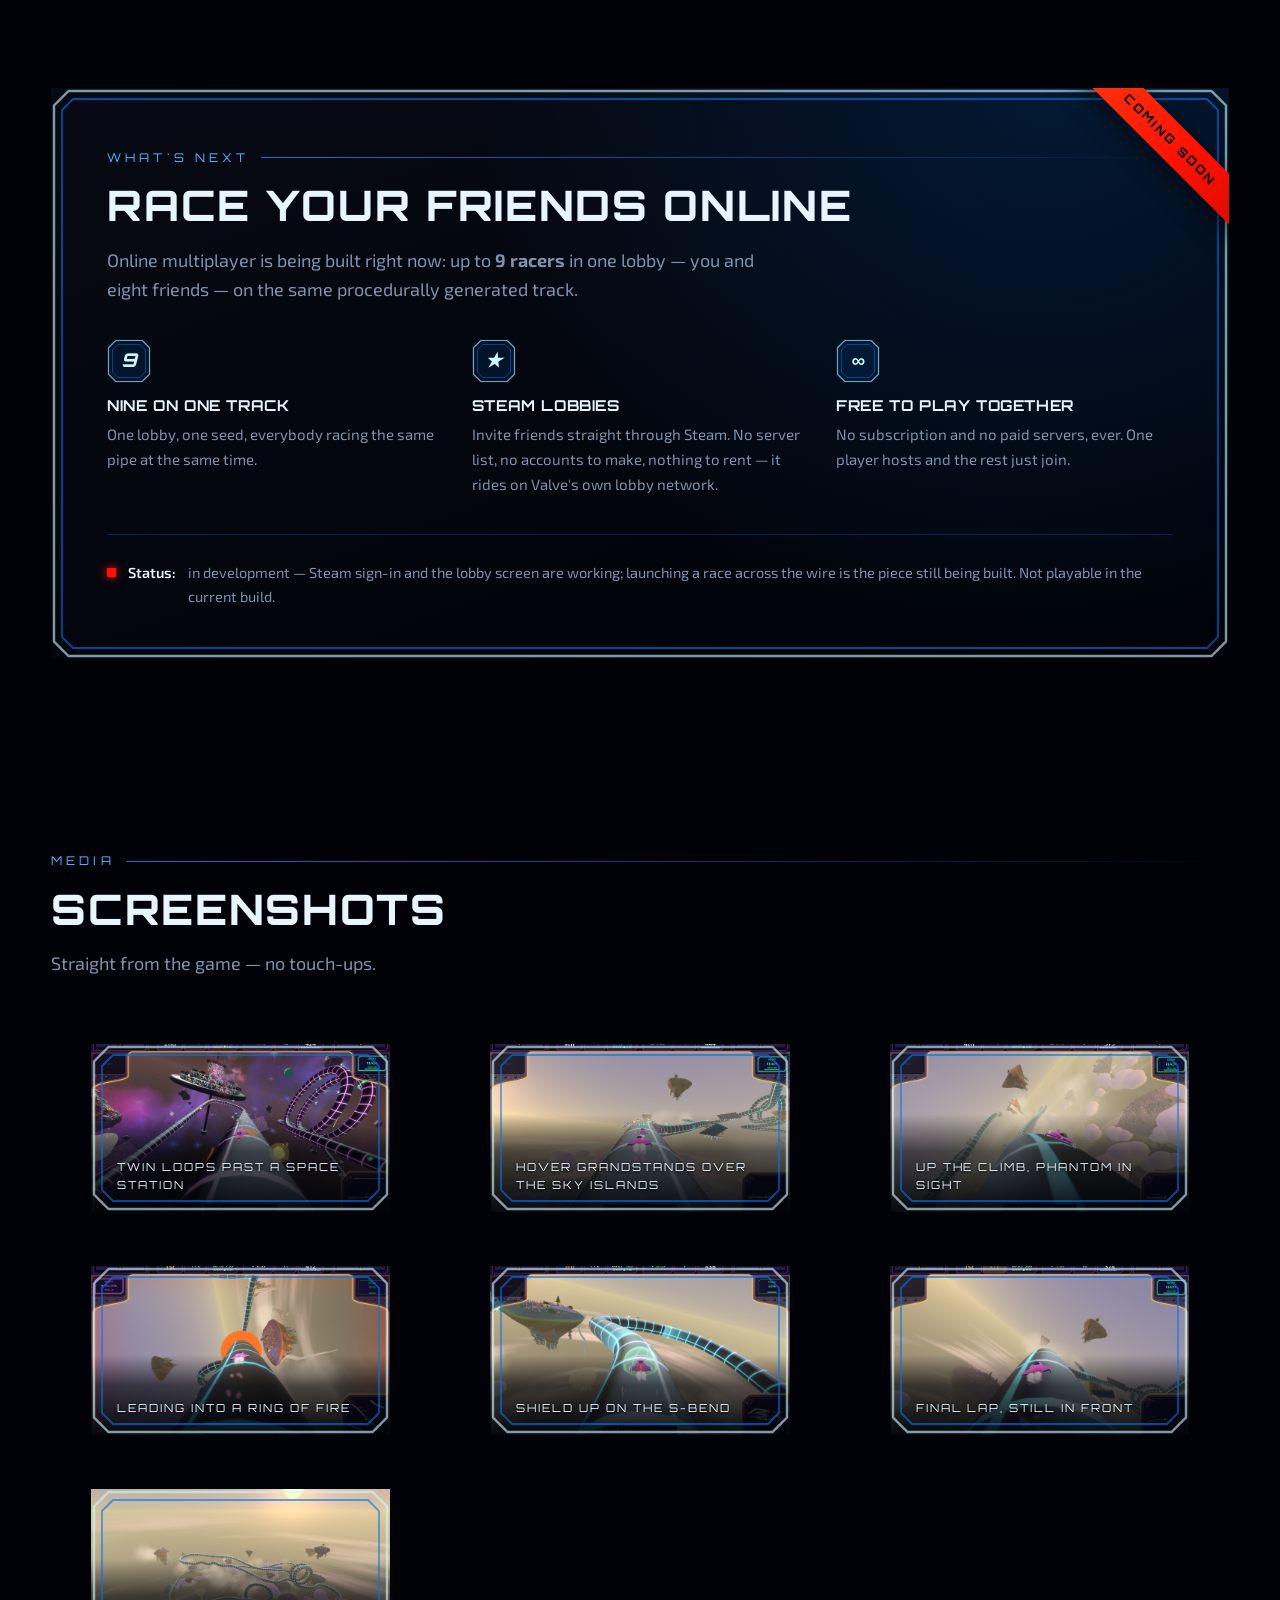
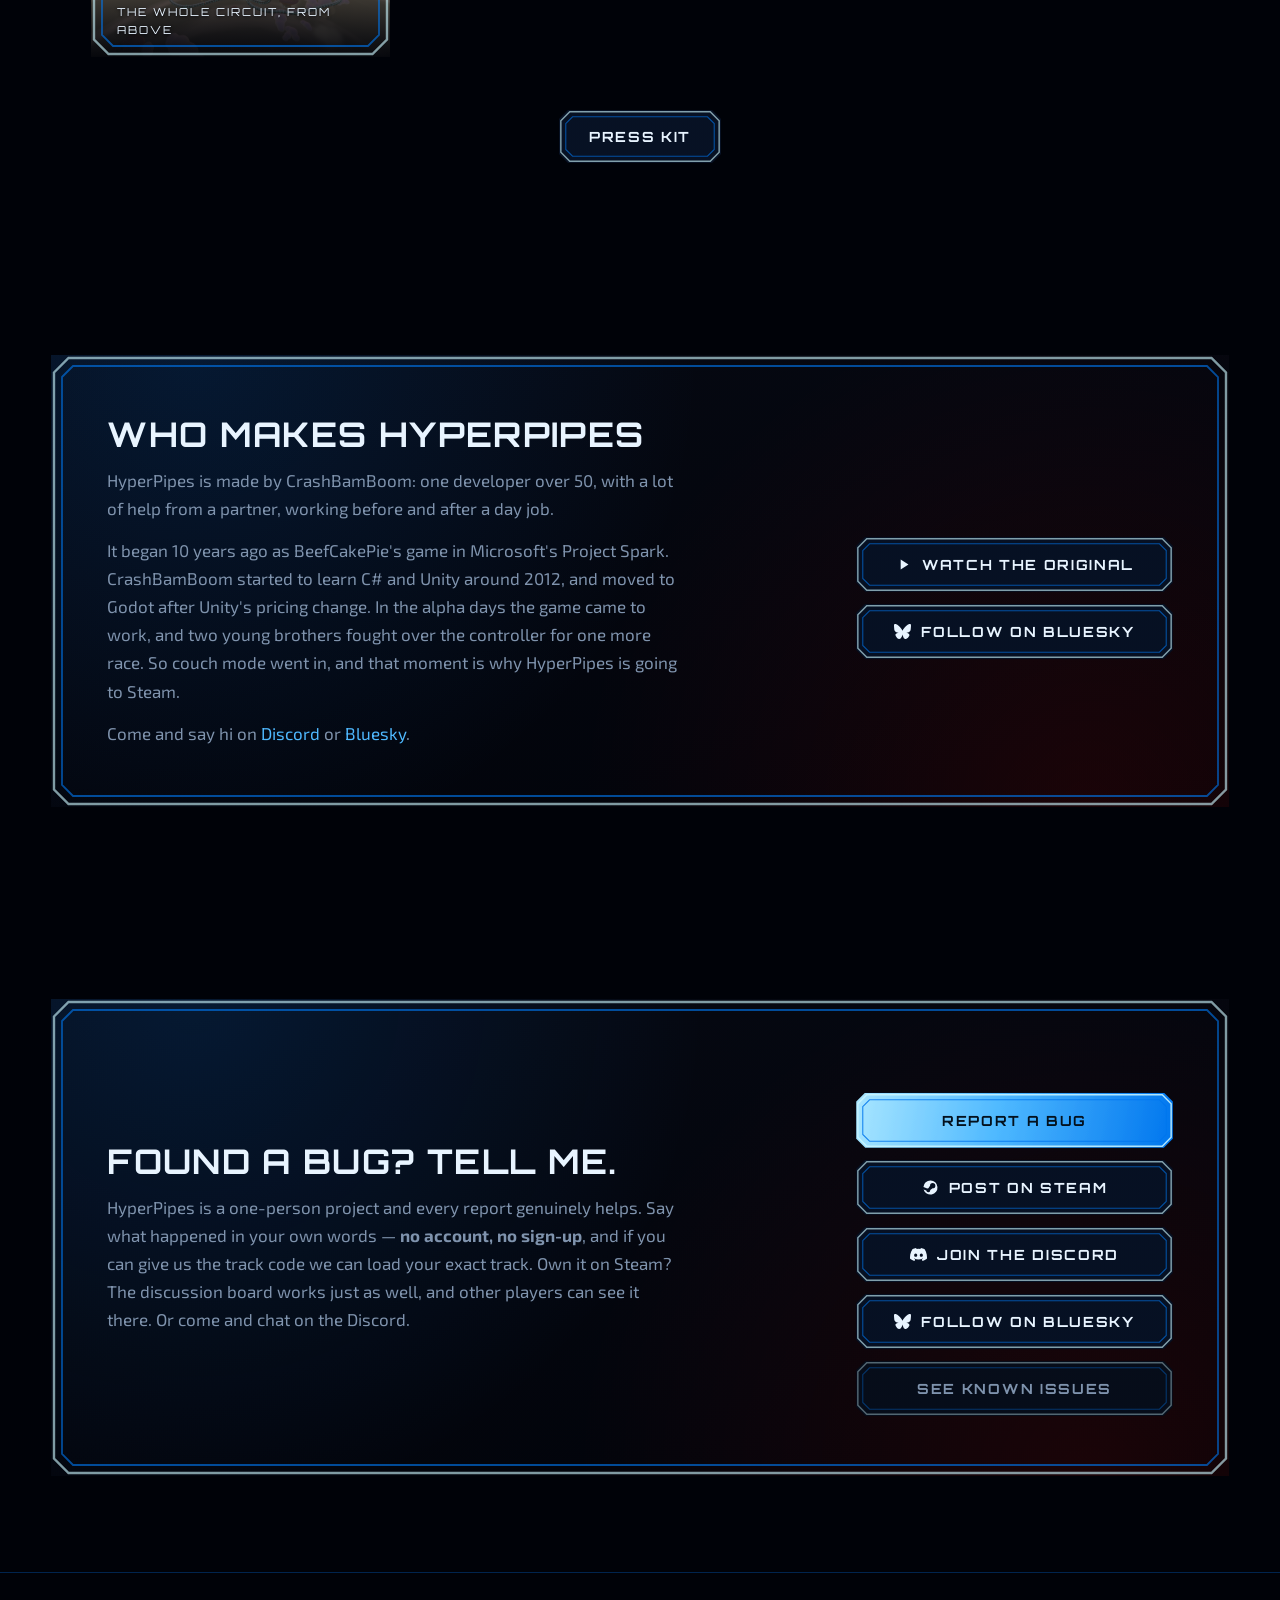
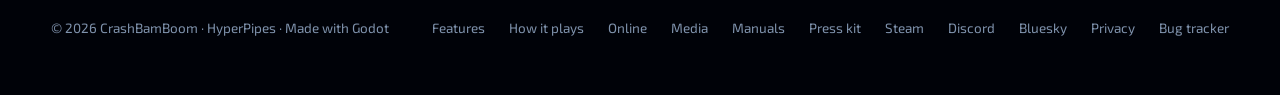
==== commit 694b7b2d: "Who makes HyperPipes: David's story box above the bug box (approved by him) Co-Authored-By: Claude O" ====
--- a/index.html
+++ b/index.html
@@ -648,6 +648,43 @@
 </section>
 
 <!-- ============================================================ bugs ===== -->
+<!-- WHO MAKES HYPERPIPES, 2026-10-13. David's own story, proofread and approved by him
+     ("keep over 50"). Joy, not hardship: say nothing about his job or money — his call. -->
+<section id="story">
+  <div class="shell">
+    <div class="band reveal">
+      <div>
+        <h2>Who makes HyperPipes</h2>
+        <p>
+          HyperPipes is made by CrashBamBoom: one developer over 50, with a lot of help
+          from a partner, working before and after a day job.
+        </p>
+        <p style="margin-top:14px">
+          It began 10 years ago as BeefCakePie's game in Microsoft's Project Spark.
+          CrashBamBoom started to learn C# and Unity around 2012, and moved to Godot after
+          Unity's pricing change. In the alpha days the game came to work, and two young
+          brothers fought over the controller for one more race. So couch mode went in,
+          and that moment is why HyperPipes is going to Steam.
+        </p>
+        <p style="margin-top:14px">
+          Come and say hi on <a href="https://discord.gg/yEZxEZgFXS" target="_blank" rel="noopener">Discord</a>
+          or <a href="https://bsky.app/profile/hyperpipesgame.bsky.social" target="_blank" rel="noopener">Bluesky</a>.
+        </p>
+      </div>
+      <div class="actions">
+        <a class="btn" href="https://youtu.be/9v3kKDjeAQY" target="_blank" rel="noopener">
+          <svg viewBox="0 0 24 24" fill="currentColor" aria-hidden="true"><path d="M8 5v14l11-7z"/></svg>
+          Watch the original
+        </a>
+        <a class="btn" href="https://bsky.app/profile/hyperpipesgame.bsky.social" target="_blank" rel="noopener">
+          <svg viewBox="0 0 24 24" fill="currentColor" aria-hidden="true"><path d="M12 10.8c-1.087-2.114-4.046-6.053-6.798-7.995C2.566.944 1.561 1.266.902 1.565.139 1.908 0 3.08 0 3.768c0 .69.378 5.65.624 6.479.815 2.736 3.713 3.66 6.383 3.364.136-.02.275-.039.415-.056-.138.022-.276.04-.415.056-3.912.58-7.387 2.005-2.83 7.078 5.013 5.19 6.87-1.113 7.823-4.308.953 3.195 2.05 9.271 7.733 4.308 4.267-4.308 1.172-6.498-2.74-7.078a8.741 8.741 0 0 1-.415-.056c.14.017.279.036.415.056 2.67.297 5.568-.628 6.383-3.364.246-.828.624-5.79.624-6.478 0-.69-.139-1.861-.902-2.206-.659-.298-1.664-.62-4.3 1.24C16.046 4.748 13.087 8.687 12 10.8Z"/></svg>
+          Follow on Bluesky
+        </a>
+      </div>
+    </div>
+  </div>
+</section>
+
 <section id="bugs">
   <div class="shell">
     <div class="band reveal">
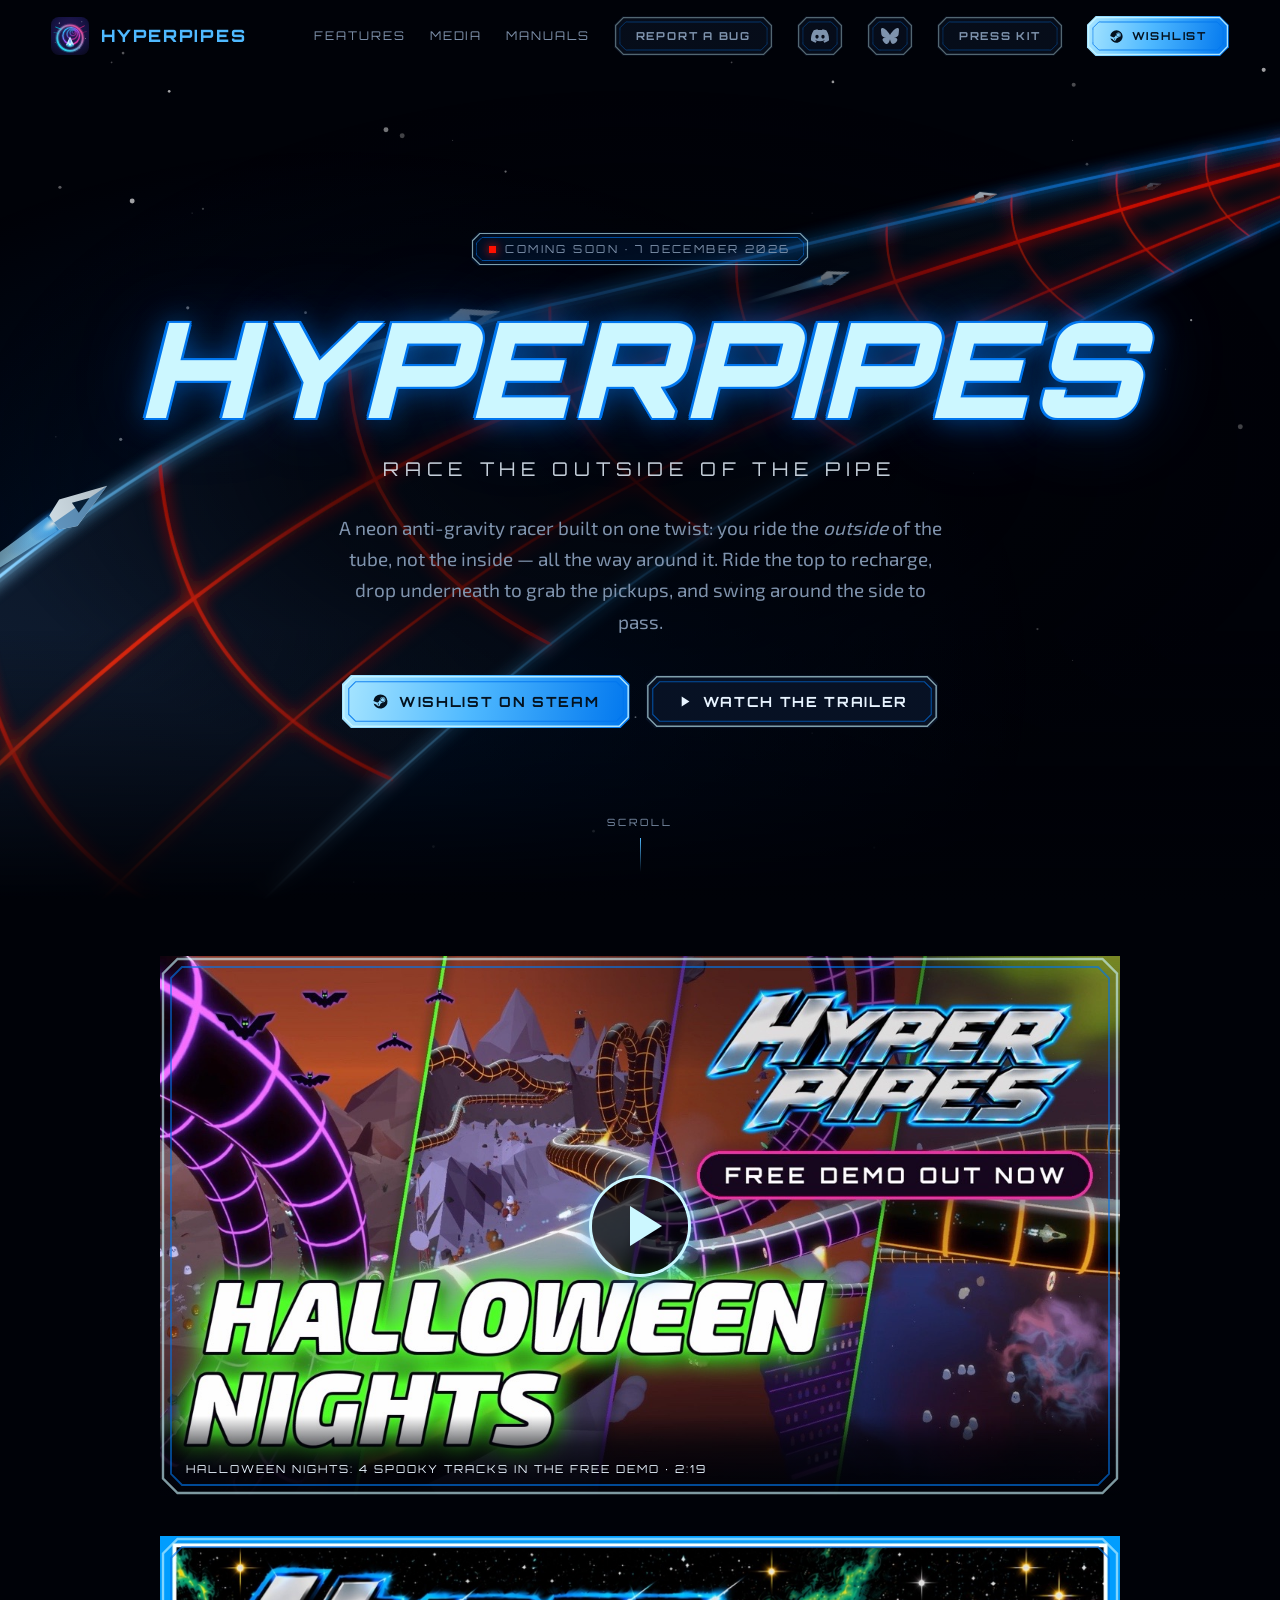
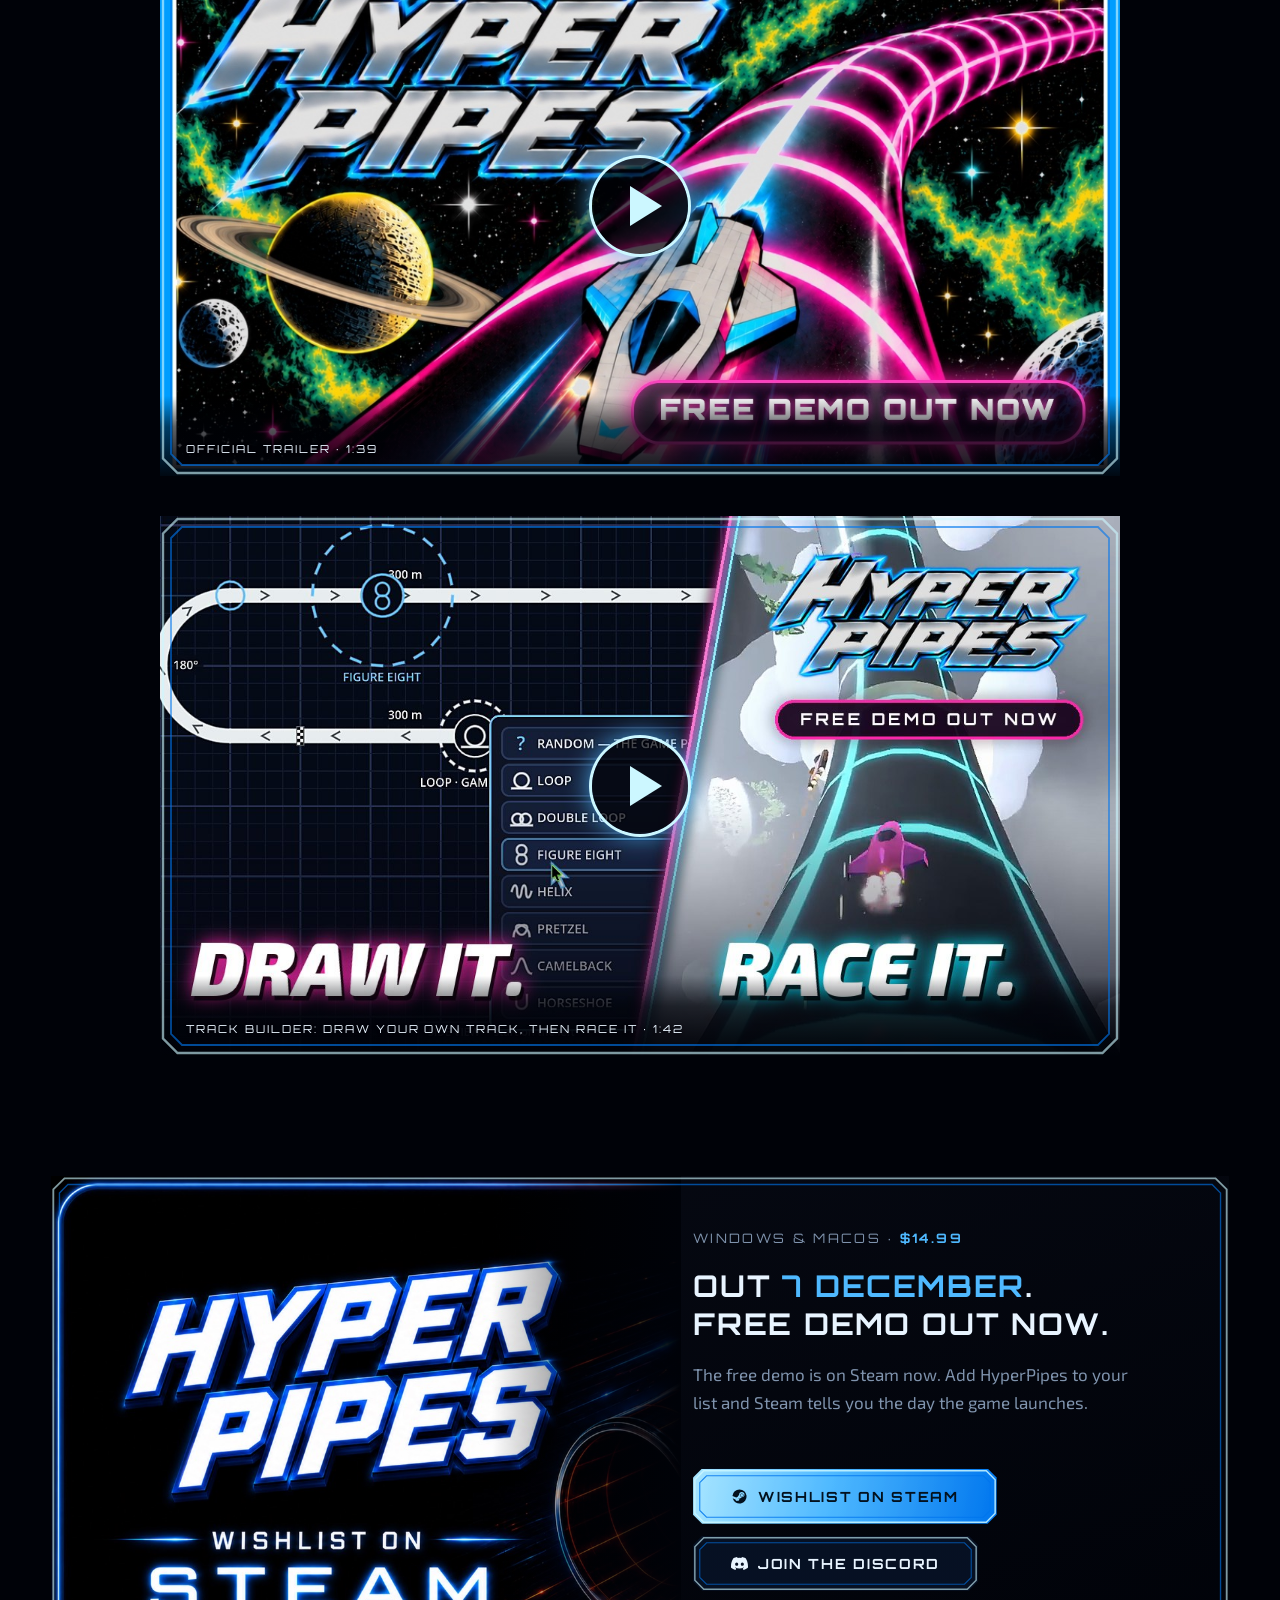
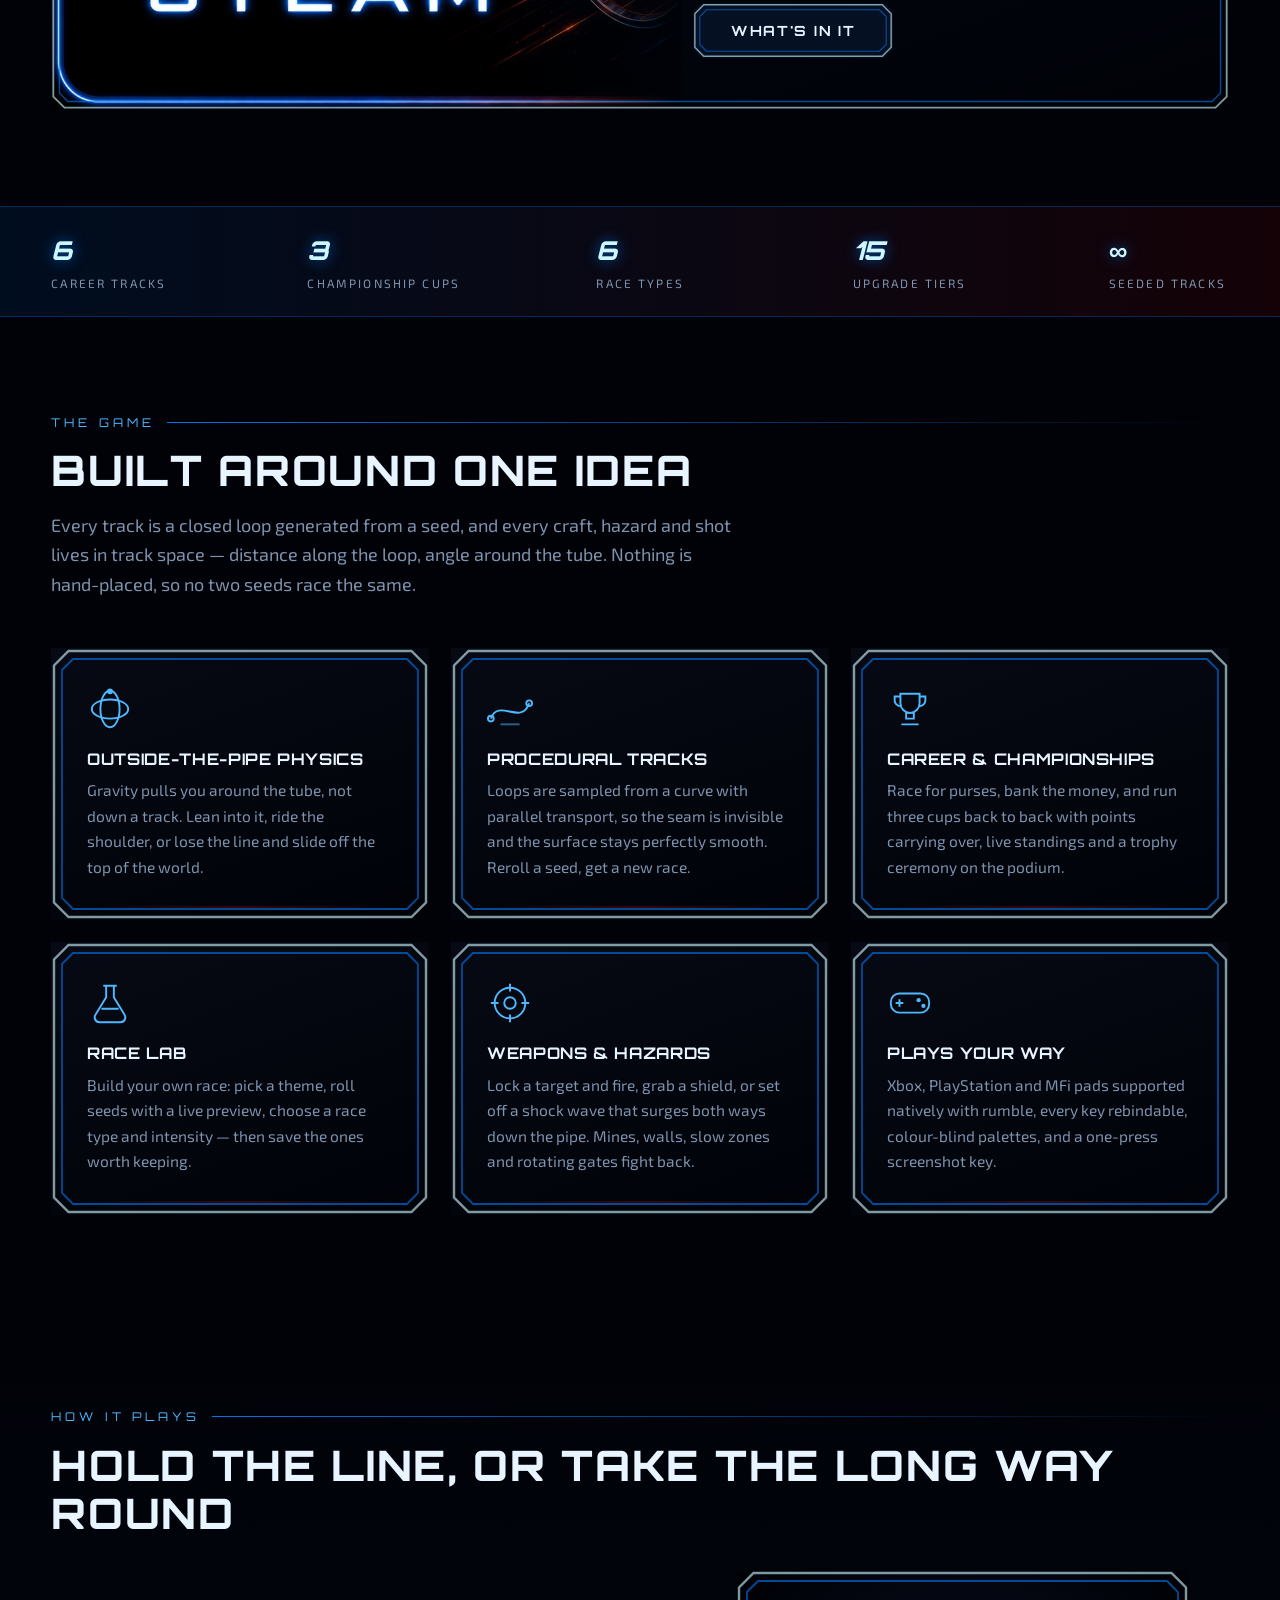
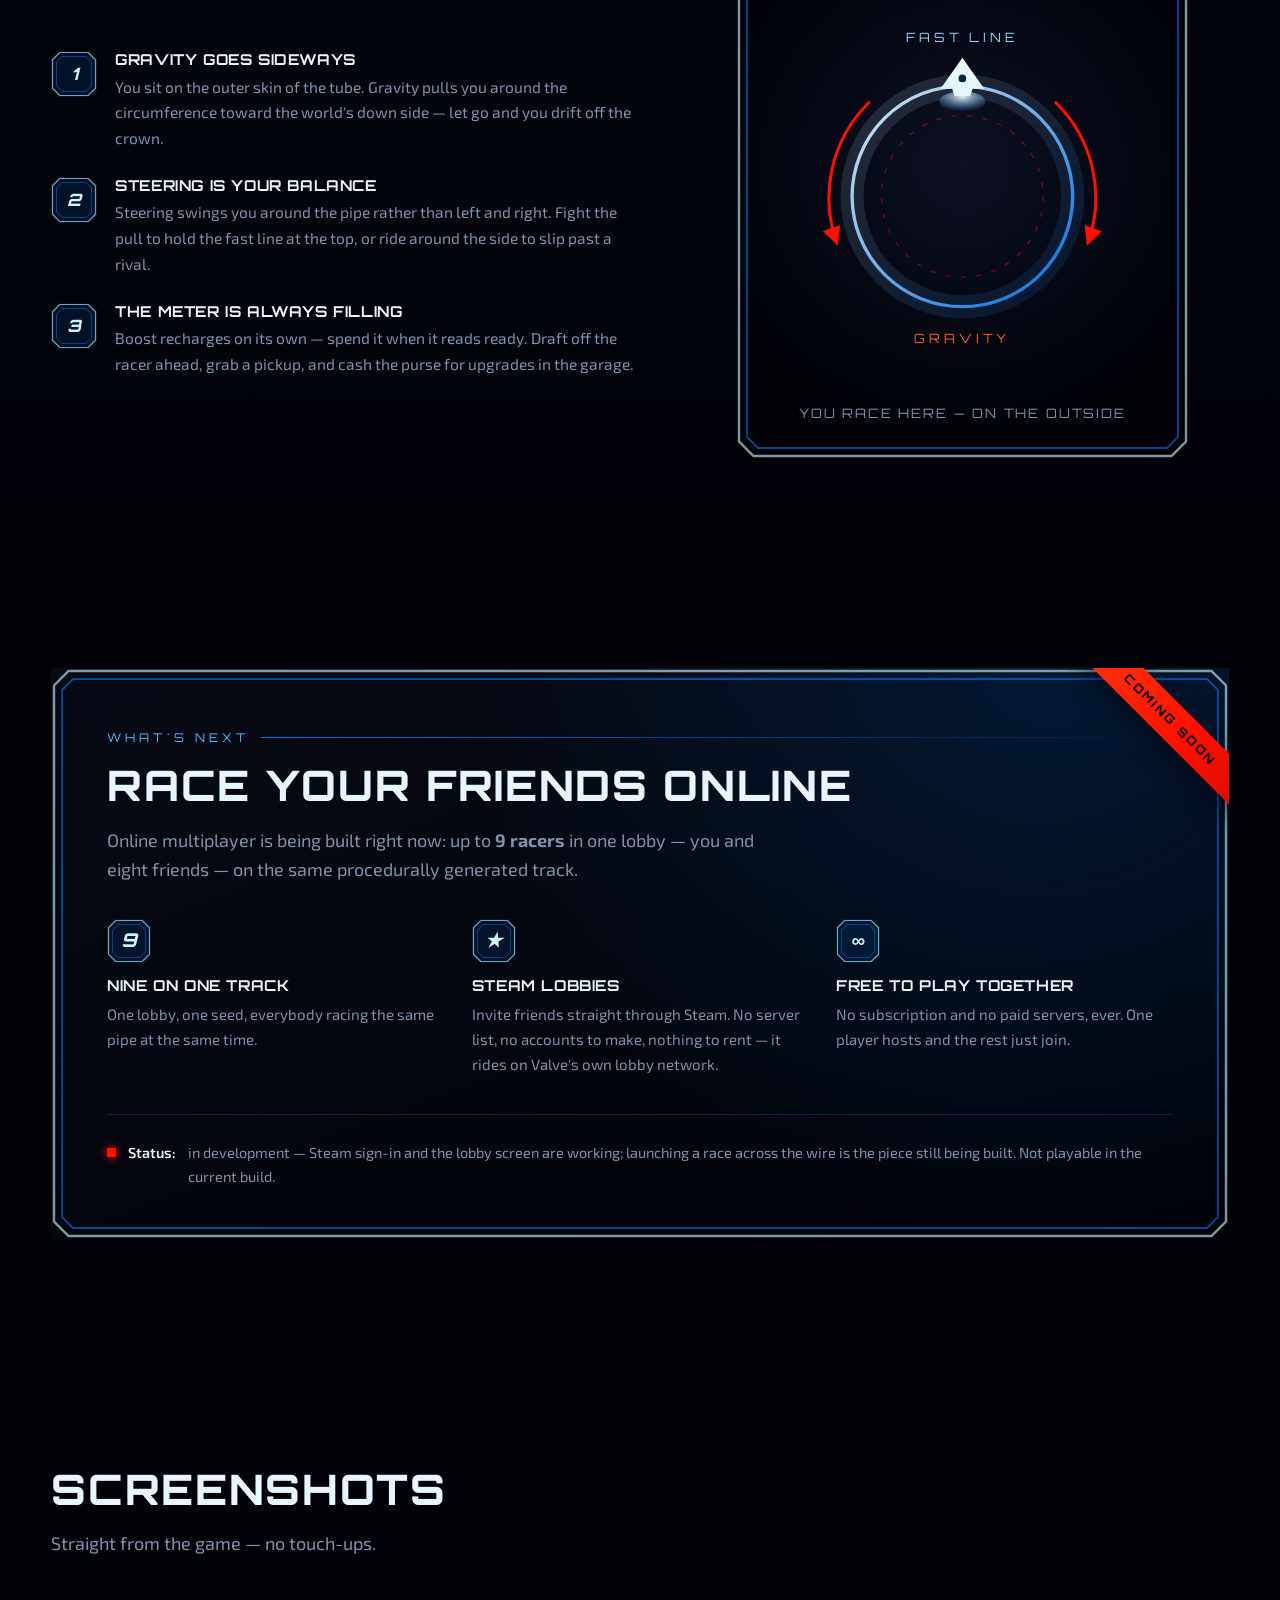
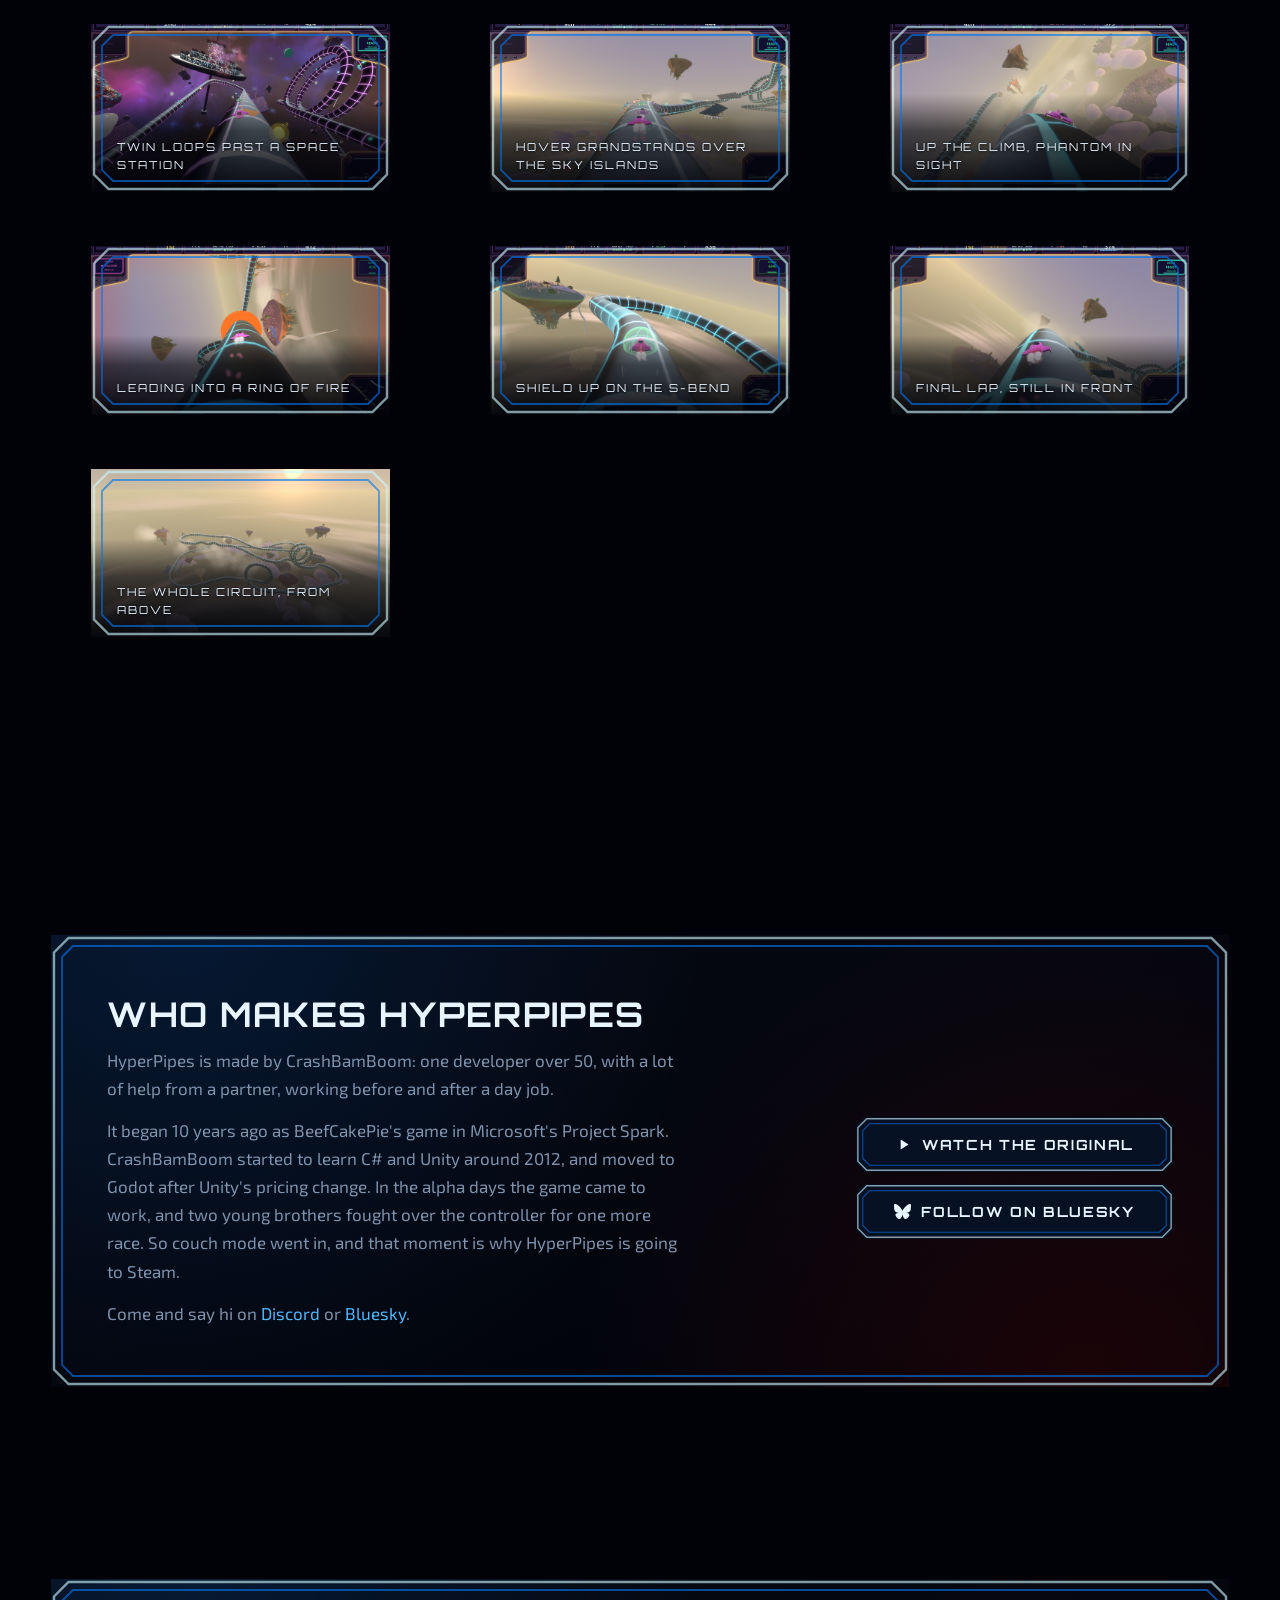
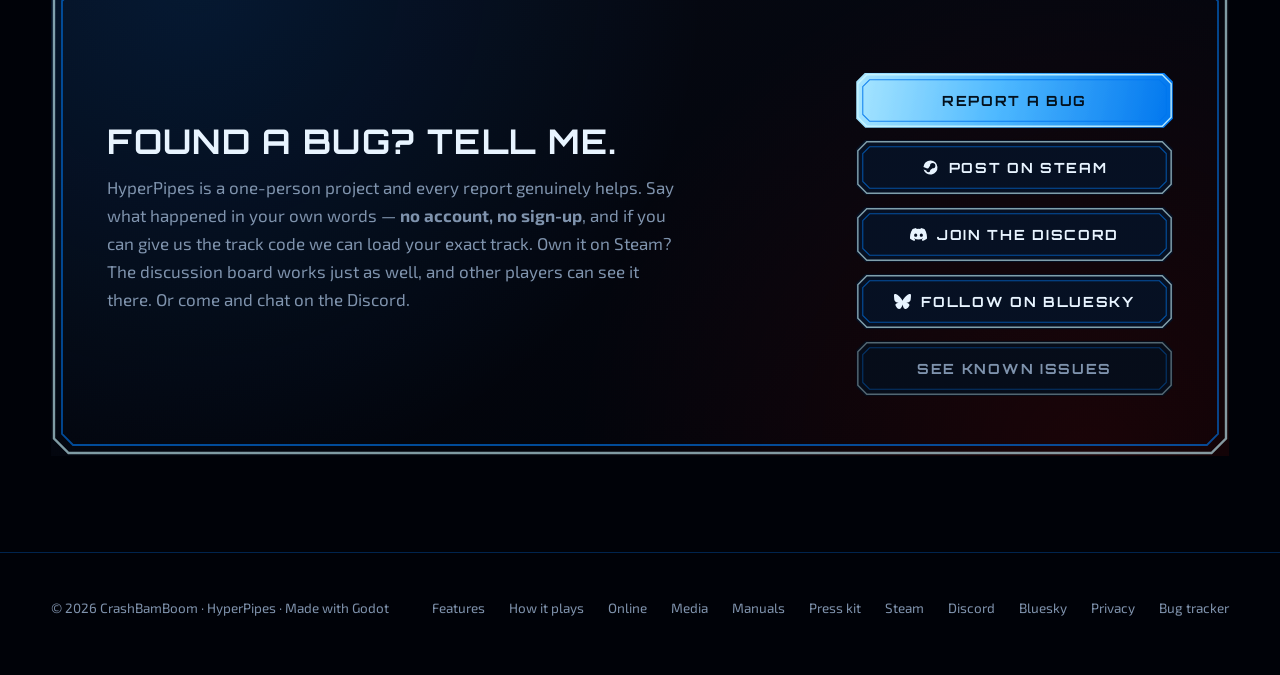
==== commit d3e7b209: "Halloween Nights trailer figure in the trailer section (poster came in cc57f7b) Co-Authored-By: Clau" ====
--- a/index.html
+++ b/index.html
@@ -351,6 +351,16 @@
      near the top, so the browser needs the poster at once. -->
 <section id="trailer" class="trailer-section">
   <div class="shell">
+    <!-- Added 2026-10-19 (Next Fest day 1): the HALLOWEEN NIGHTS trailer, first while the
+         event runs (the 4 event tracks are October-only in the game and the demo). After
+         Halloween, move it below the builder video, or remove it. -->
+    <figure class="shot trailer reveal">
+      <button class="trailer-play" type="button" data-yt="Ph9iUA7PvpQ" aria-label="Play the HyperPipes Halloween Nights trailer">
+        <img src="screenshots/halloween-poster.jpg" alt="HyperPipes Halloween Nights: four spooky tracks in the free demo">
+        <span class="trailer-icon" aria-hidden="true"></span>
+      </button>
+      <figcaption>Halloween Nights: 4 spooky tracks in the free demo &middot; 2:19</figcaption>
+    </figure>
     <figure class="shot trailer reveal">
       <button class="trailer-play" type="button" data-yt="Iig3eYApoR4" aria-label="Play the HyperPipes trailer">
         <img src="screenshots/trailer-poster.jpg" alt="HyperPipes trailer">
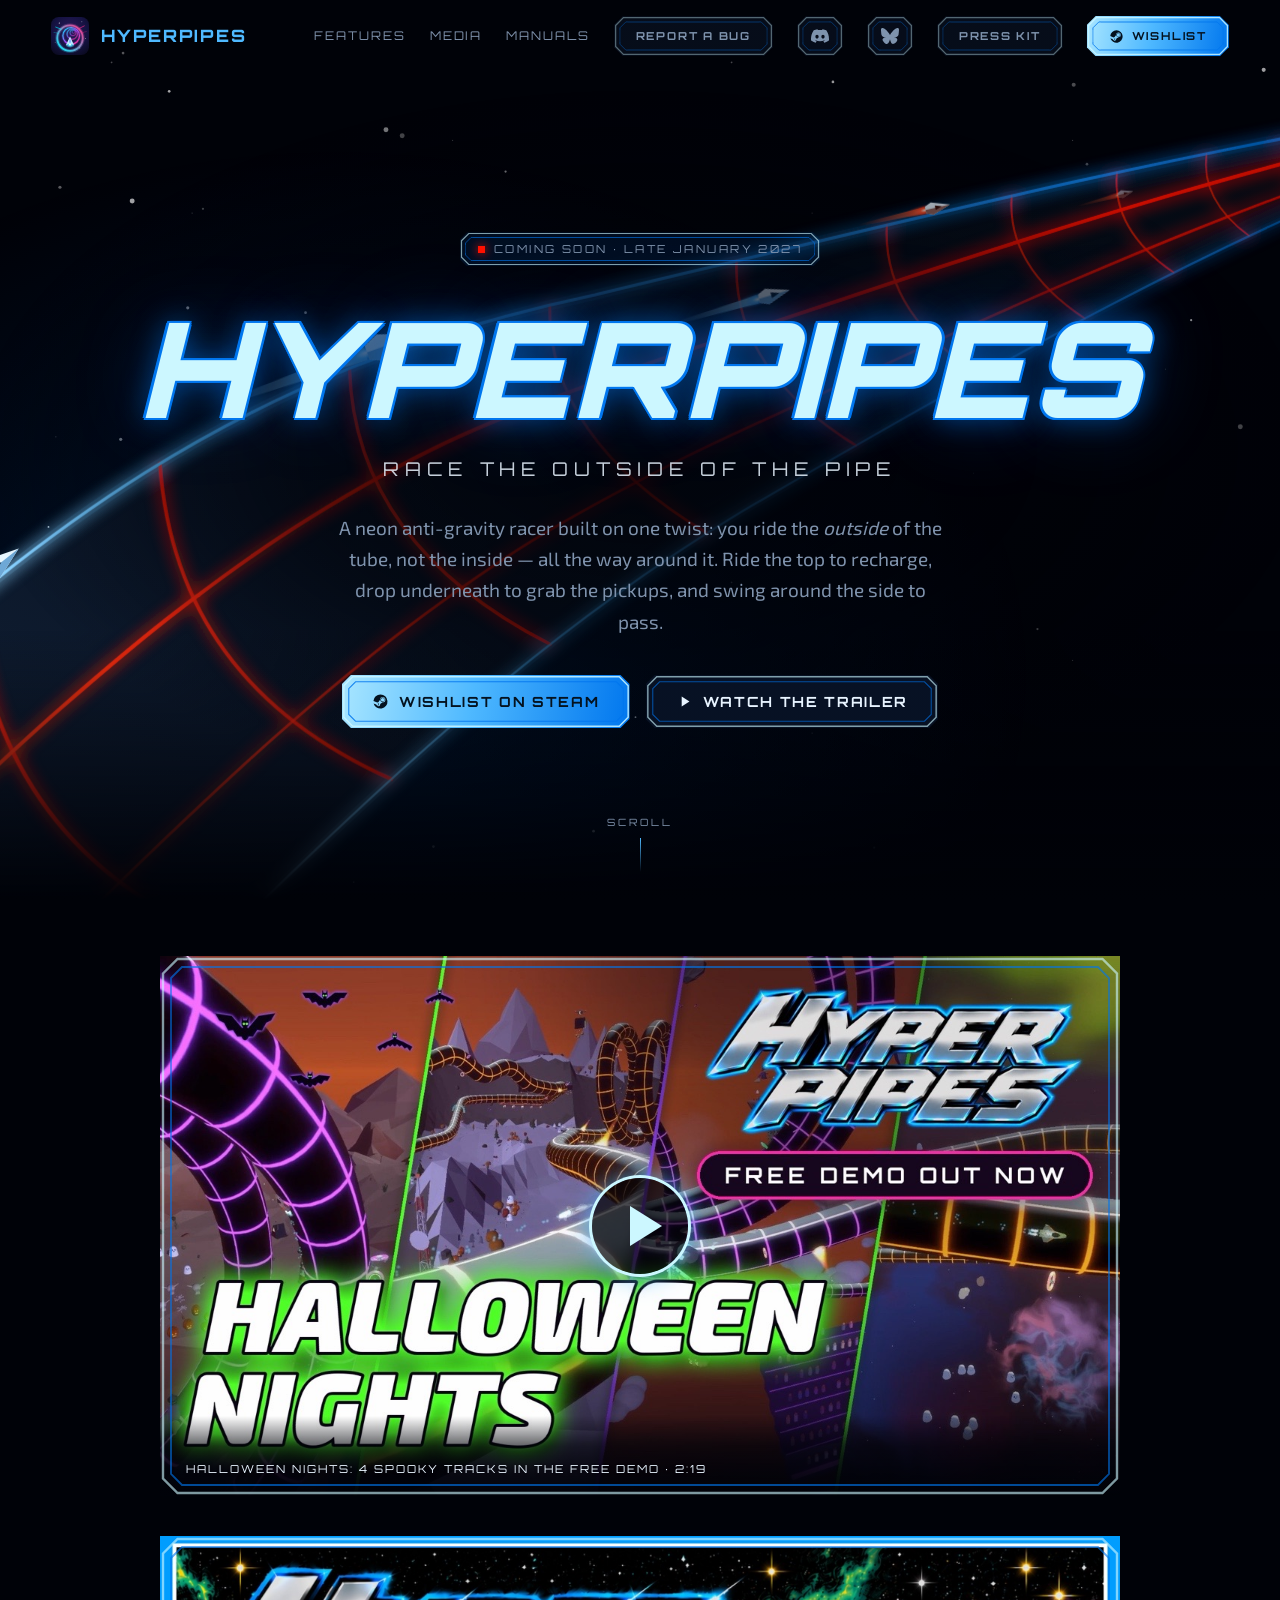
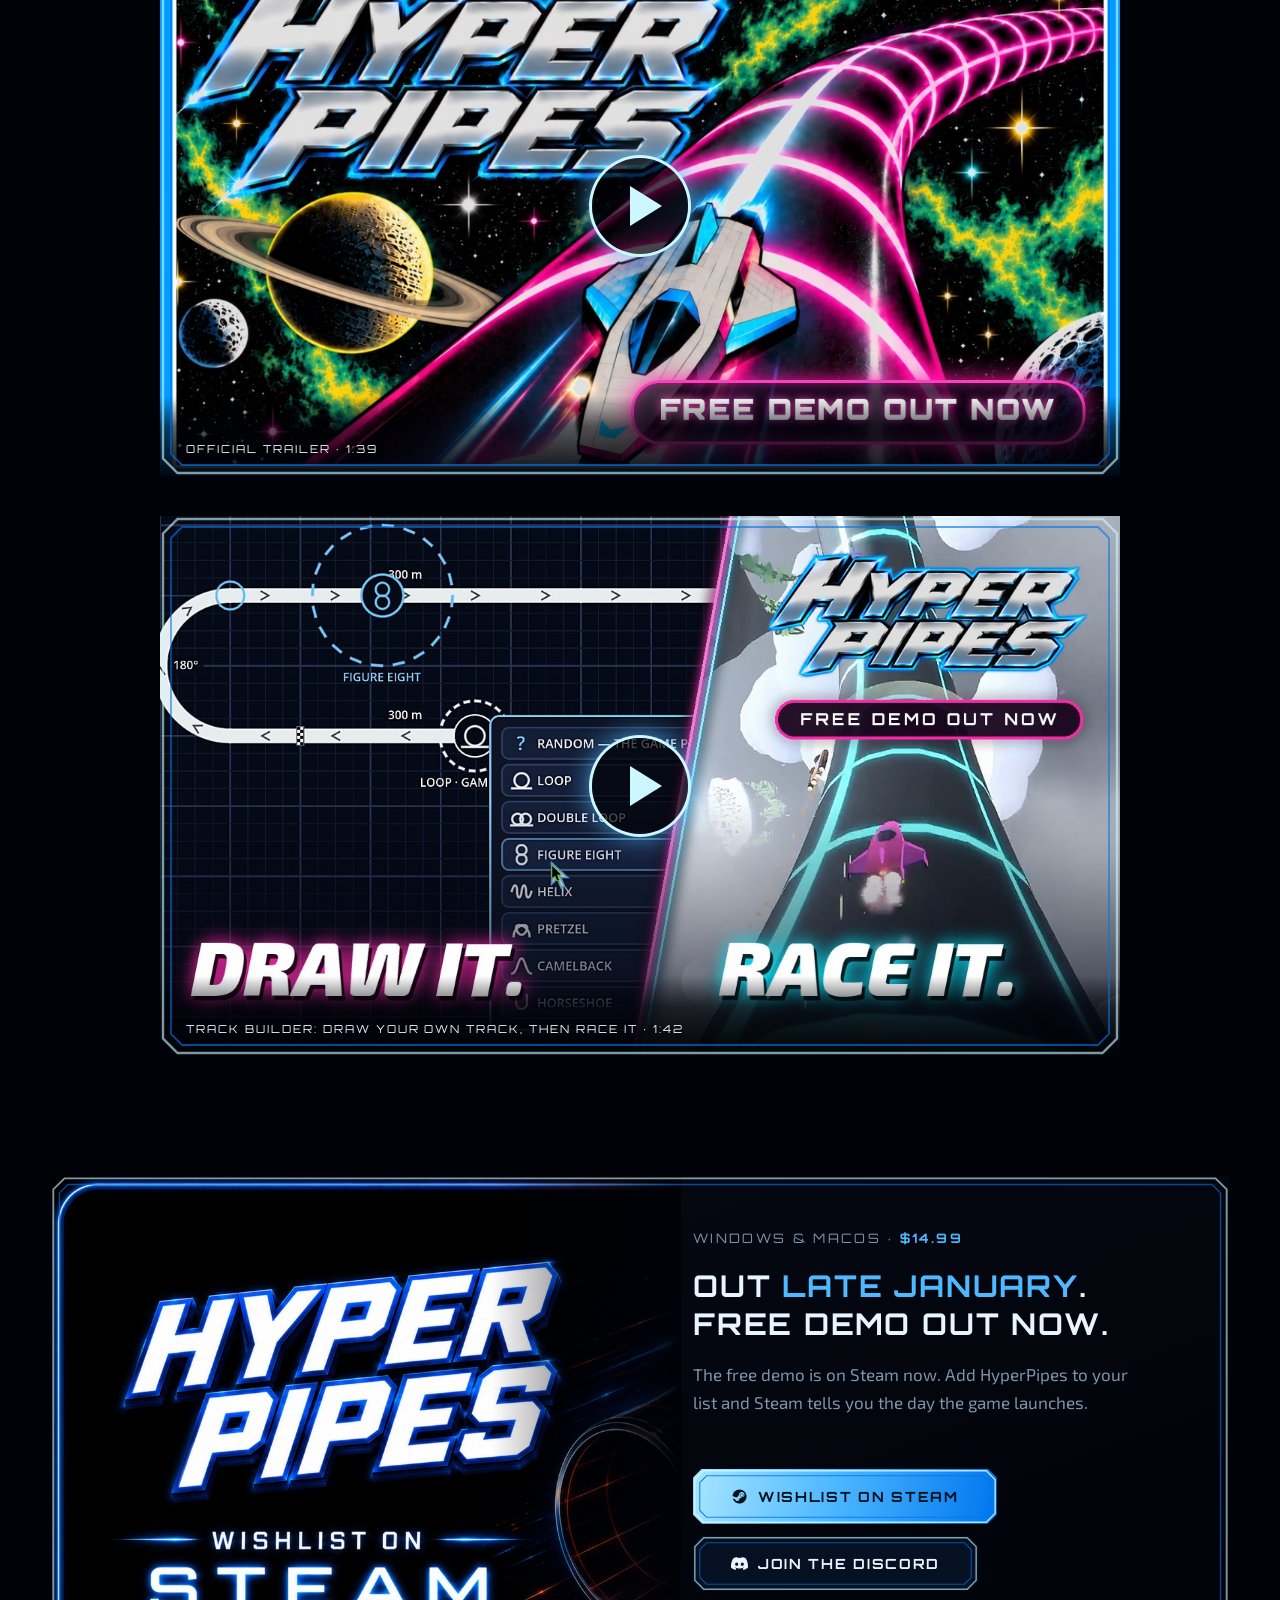
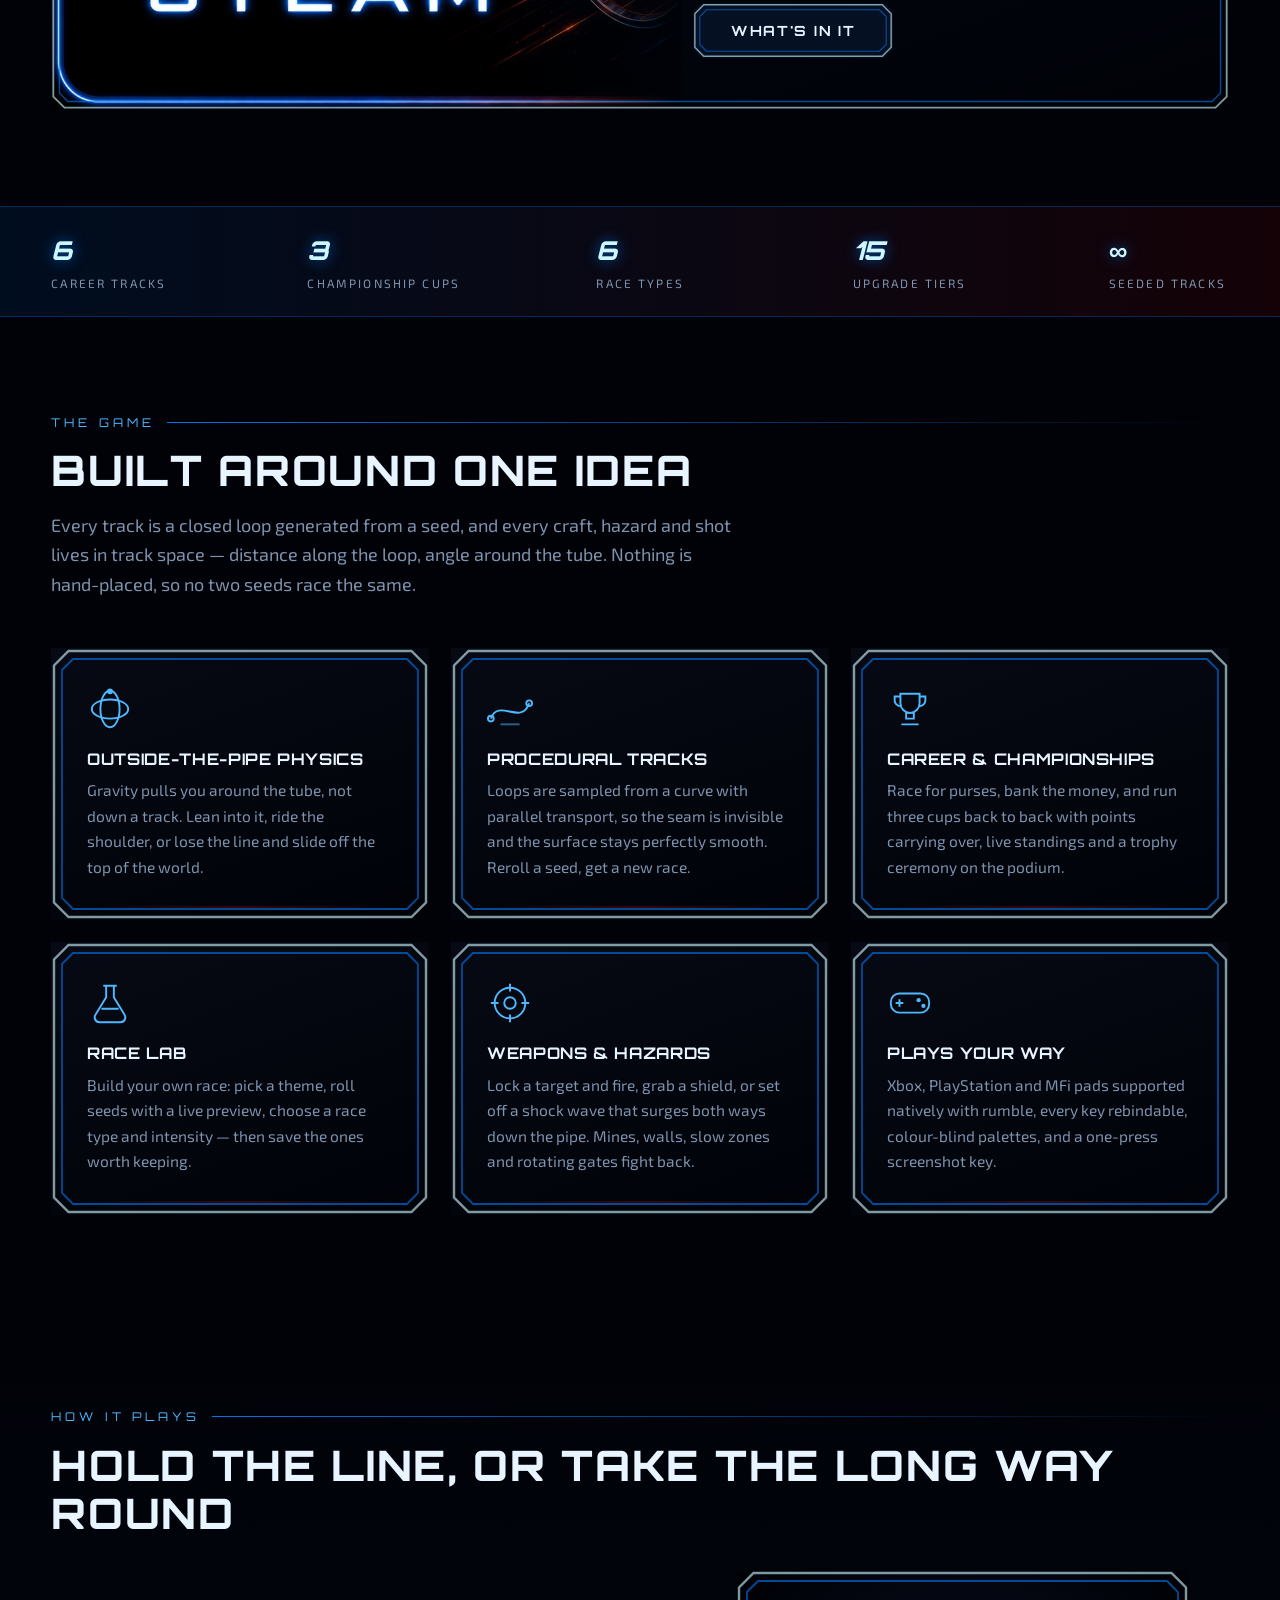
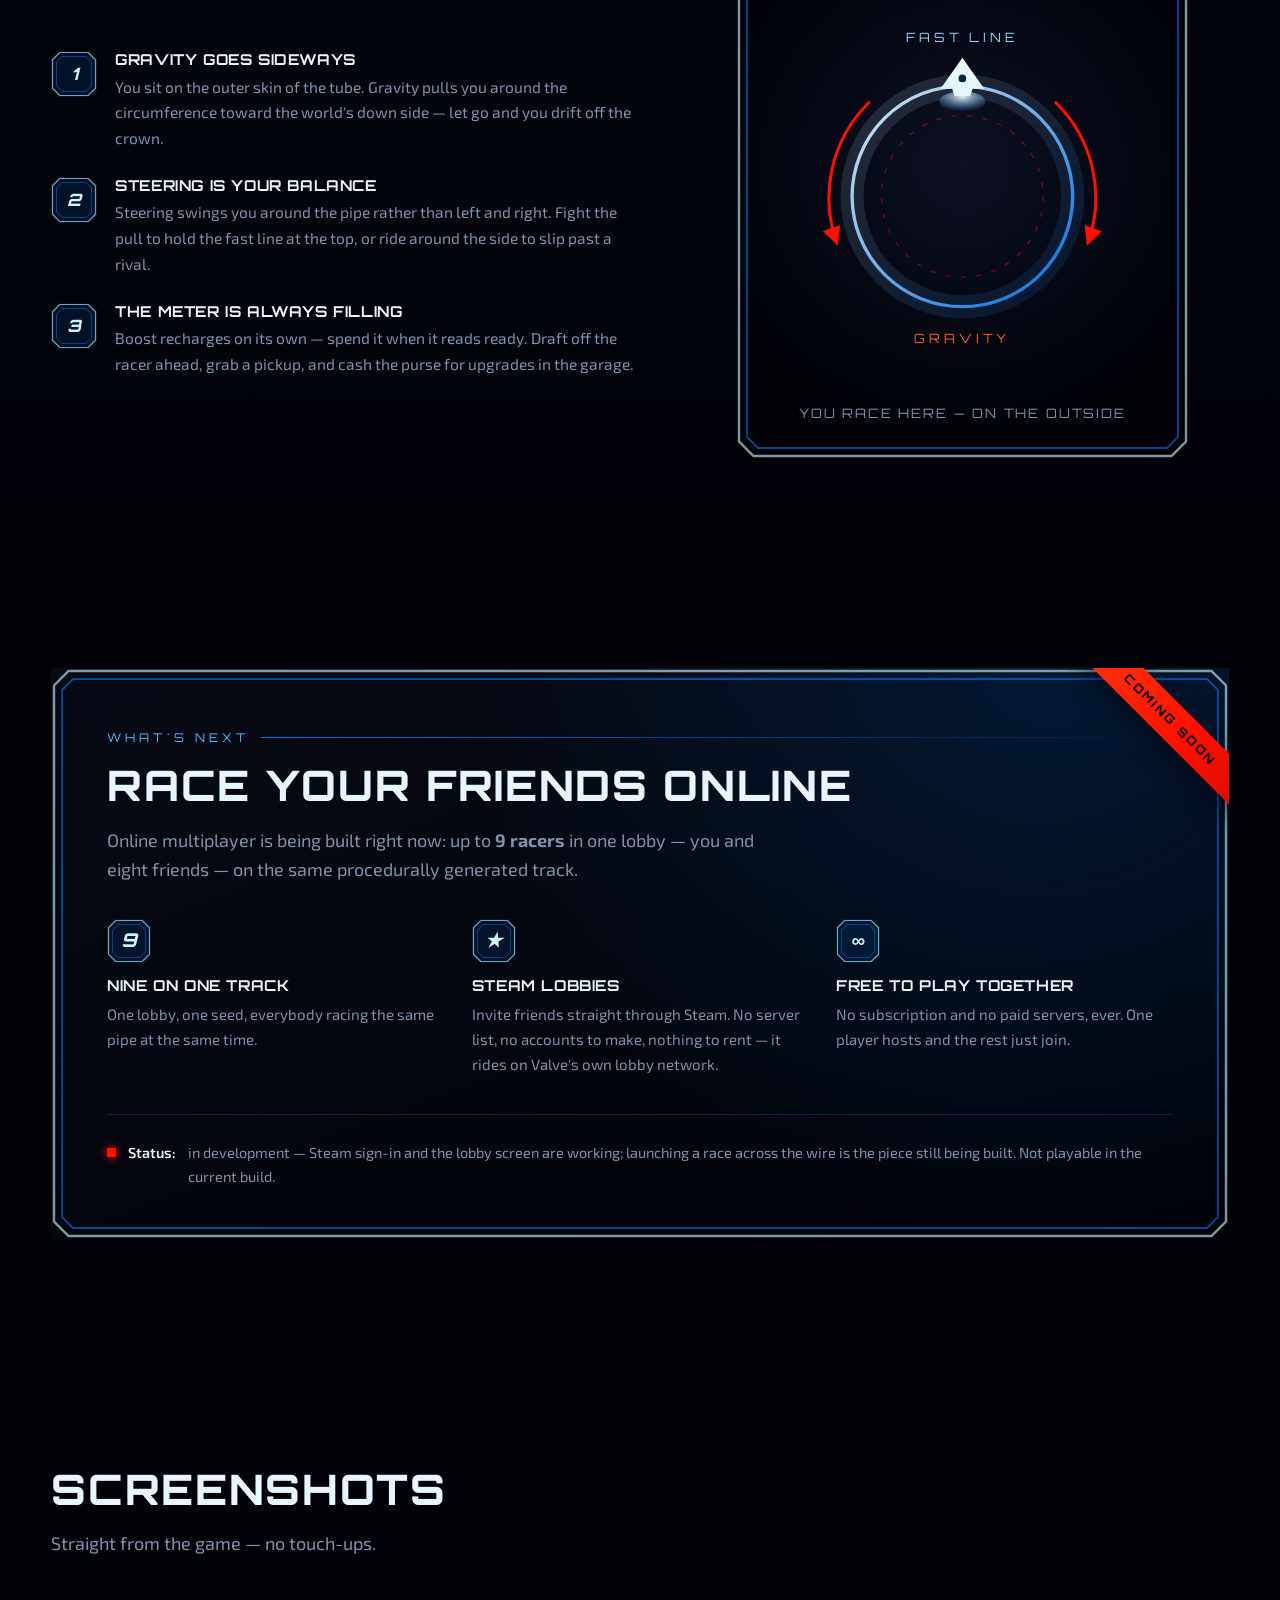
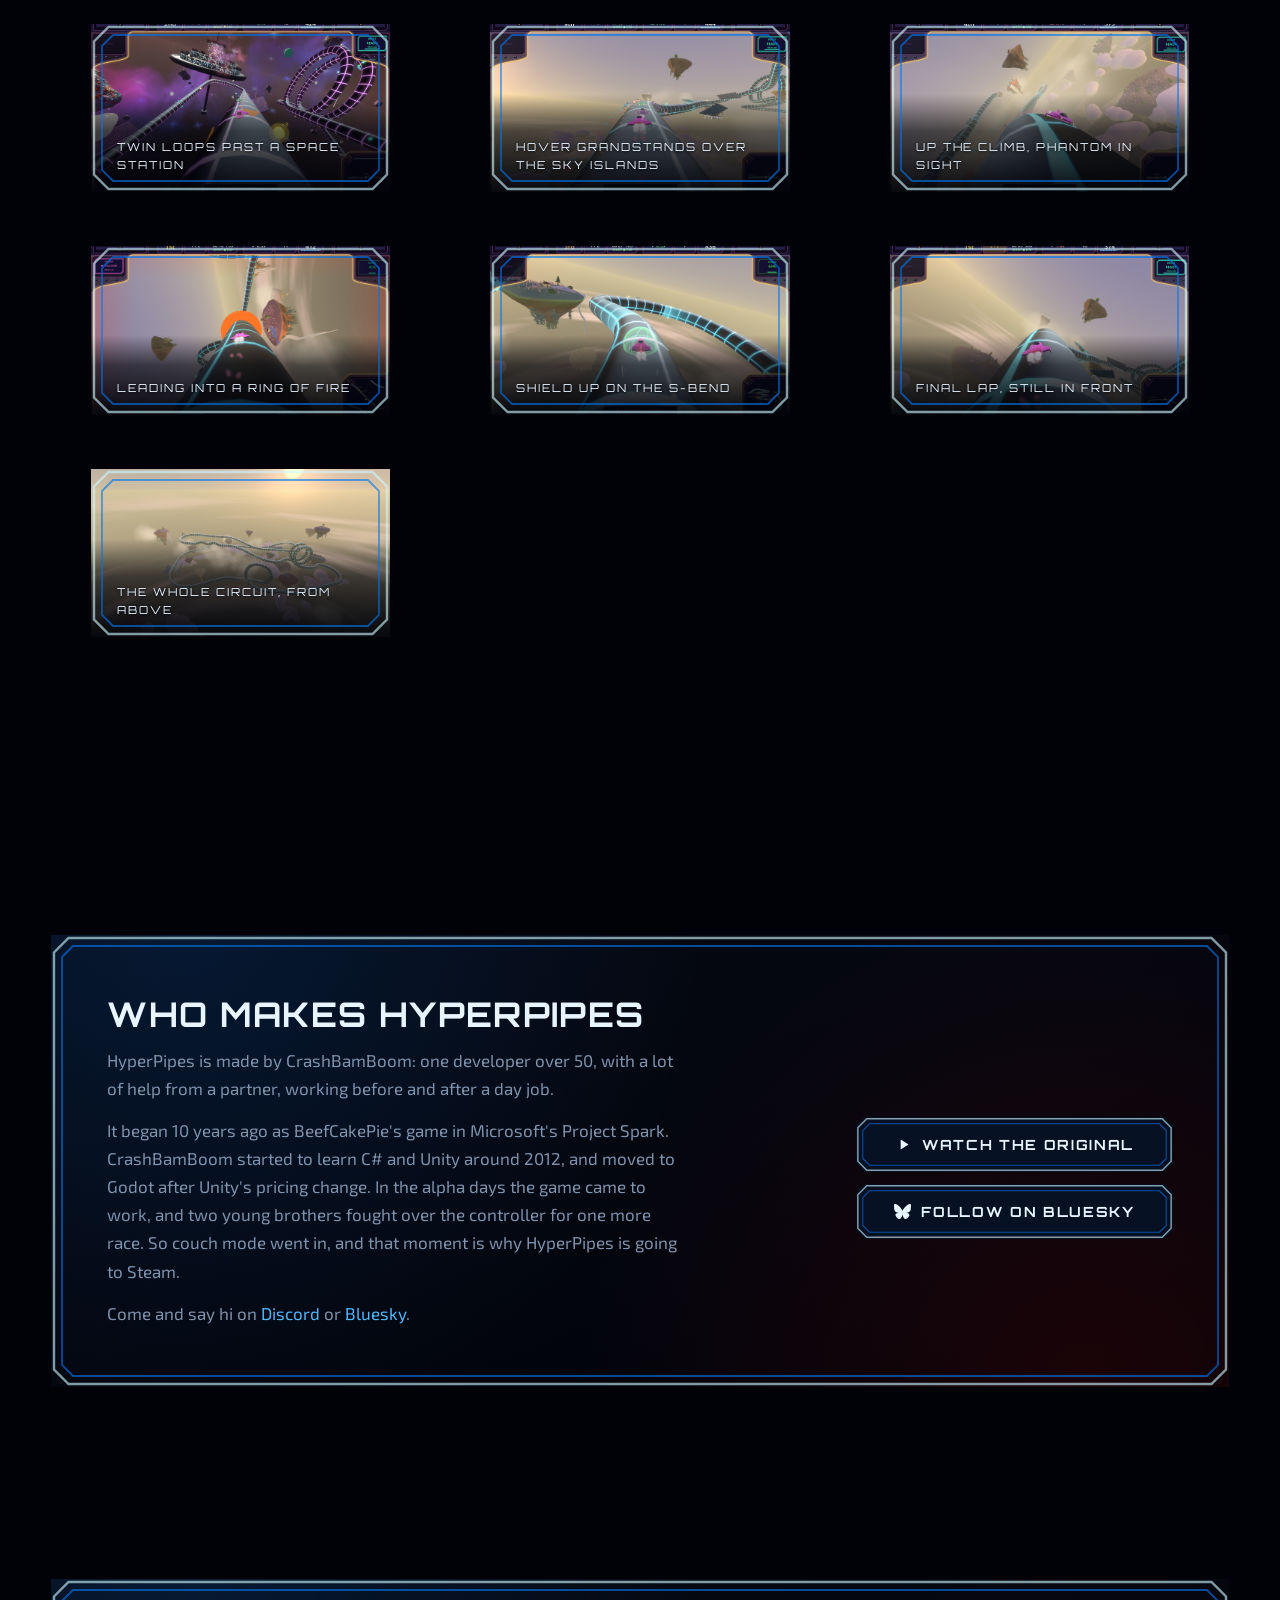
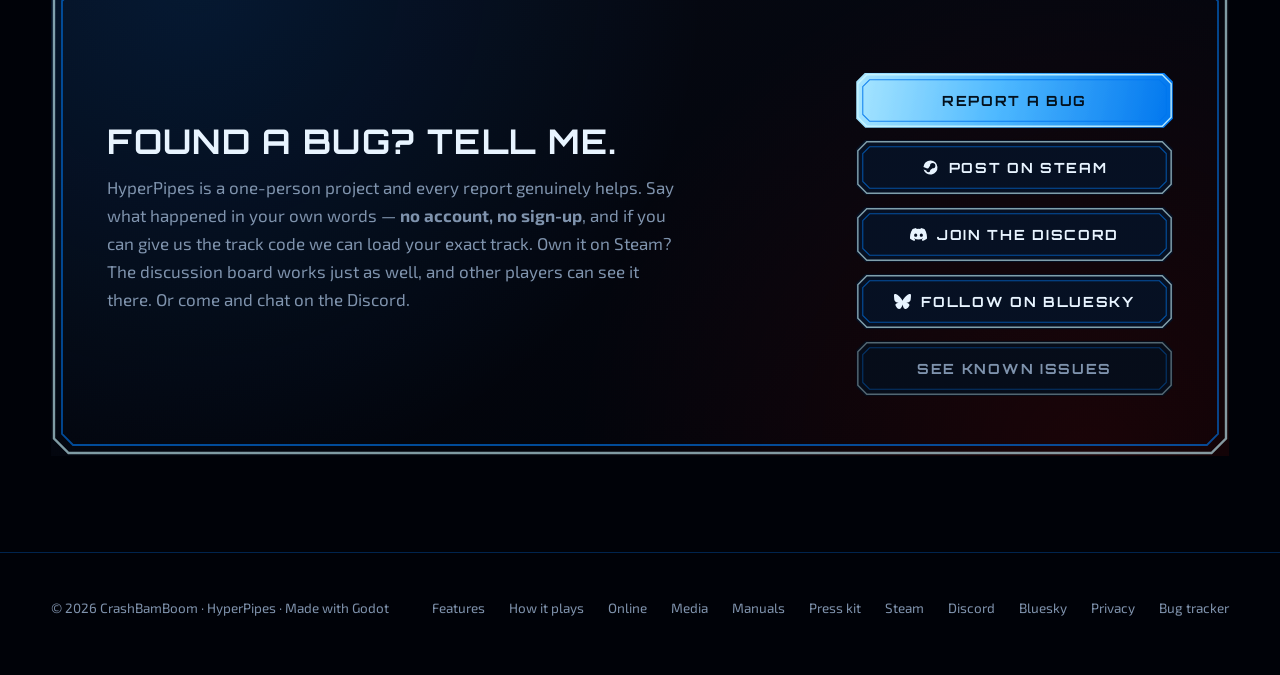
==== commit c227aed0: "Release moved: late January 2027 (was 7 December) Co-Authored-By: Claude Opus 5.5 <noreply@anthropic" ====
--- a/index.html
+++ b/index.html
@@ -307,7 +307,7 @@
   </div>
 
   <div class="hero-inner shell">
-    <span class="badge"><span class="dot"></span> Coming soon &middot; 7 December 2026</span>
+    <span class="badge"><span class="dot"></span> Coming soon &middot; late January 2027</span>
     <h1>HyperPipes</h1>
     <p class="tagline">Race the outside of the pipe</p>
     <p class="pitch">
@@ -401,7 +401,7 @@
         <!-- The art already shouts WISHLIST ON STEAM, so the copy says the two
              things the art cannot: the date, and that a demo lands first. The
              word "wishlist" appears once more, on the button, and nowhere else. -->
-        <h2>Out <em>7 December</em>.<br>Free demo out now.</h2>
+        <h2>Out <em>late January</em>.<br>Free demo out now.</h2>
         <p>
           The free demo is on Steam now. Add HyperPipes to your list and Steam
           tells you the day the game launches.
